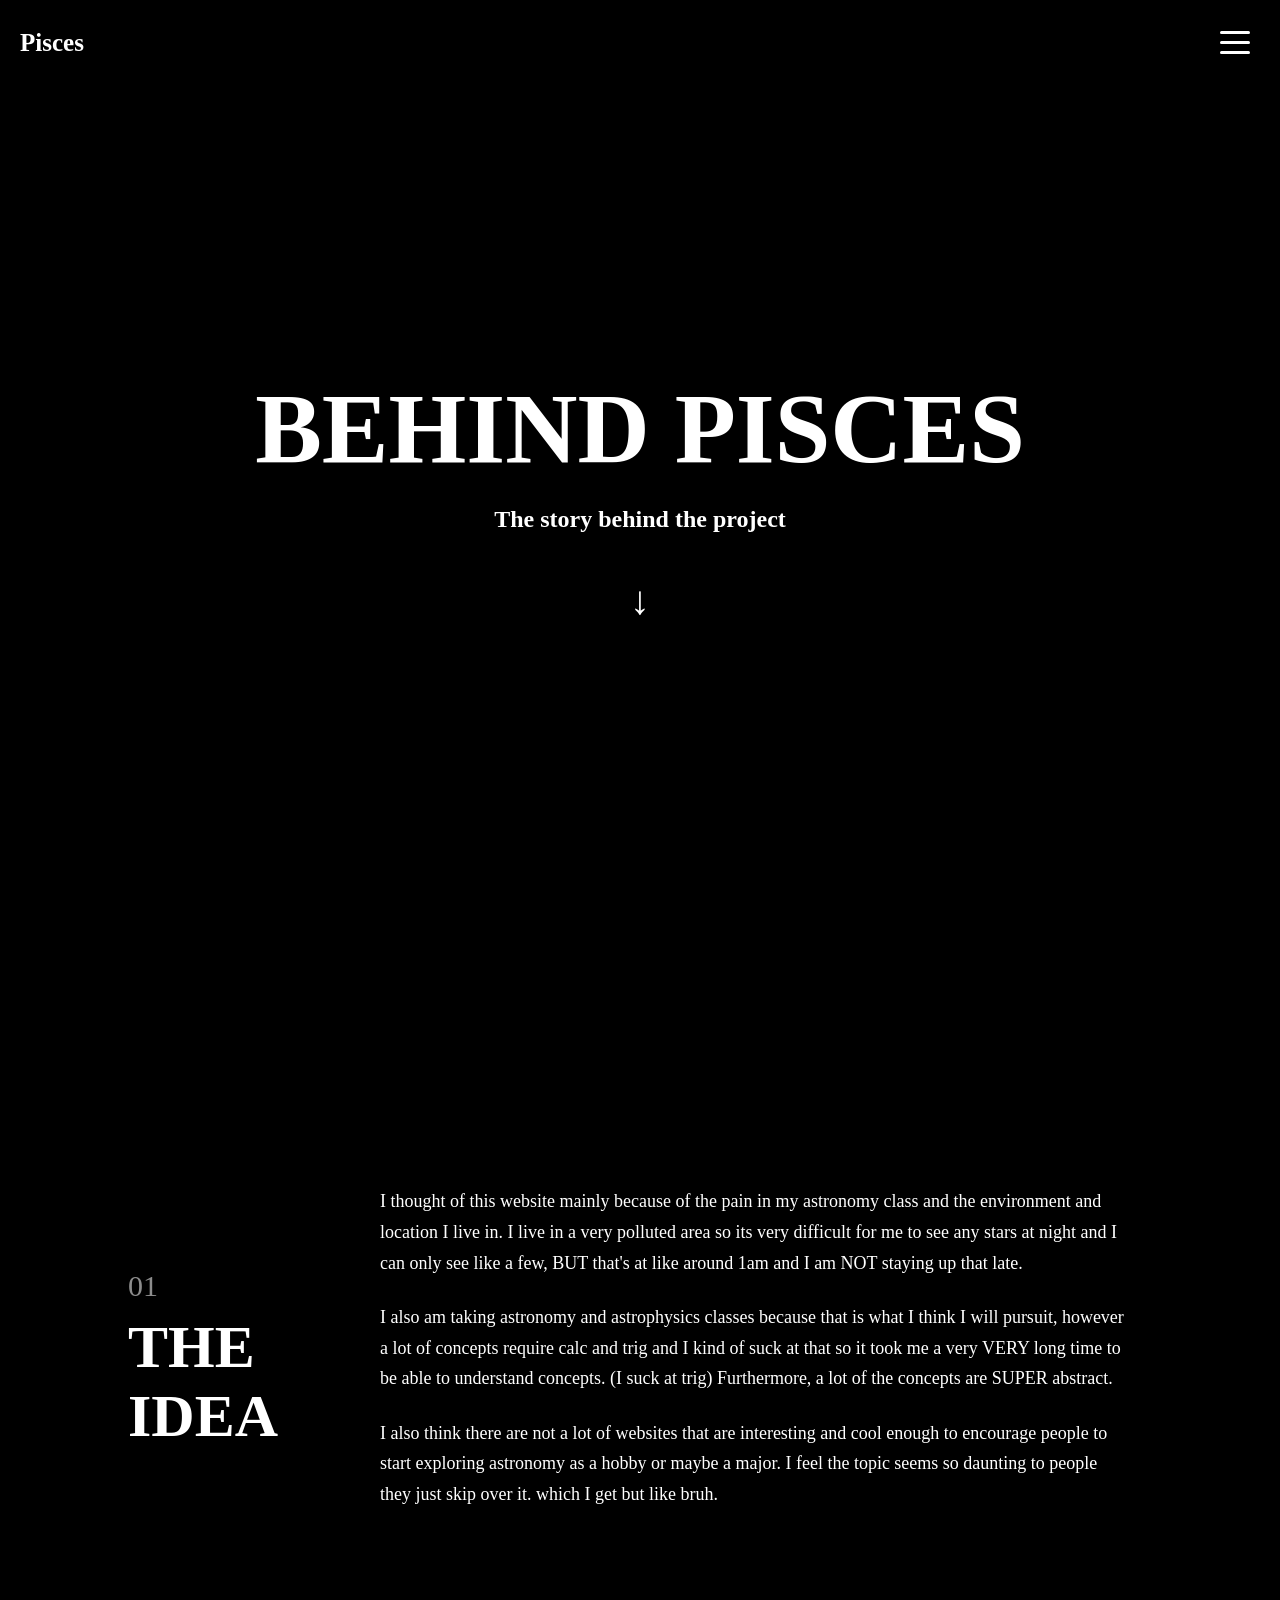
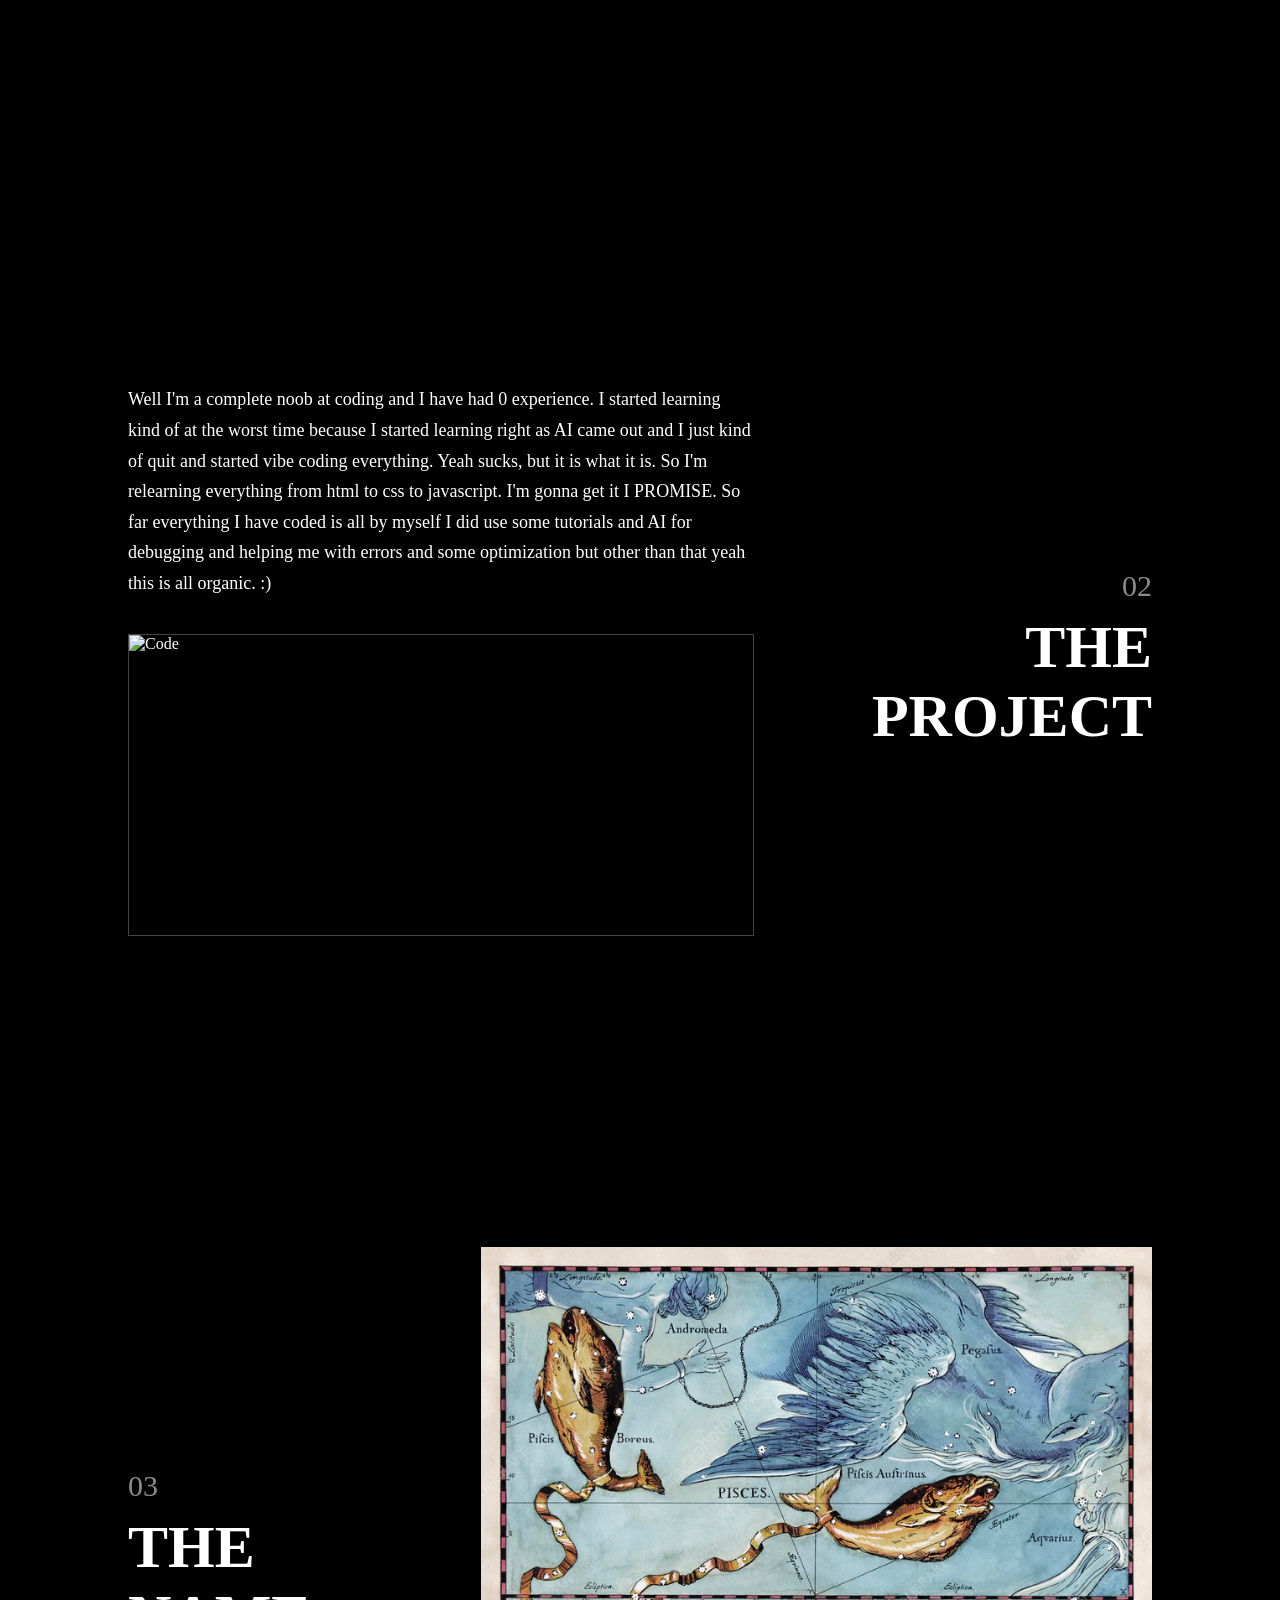
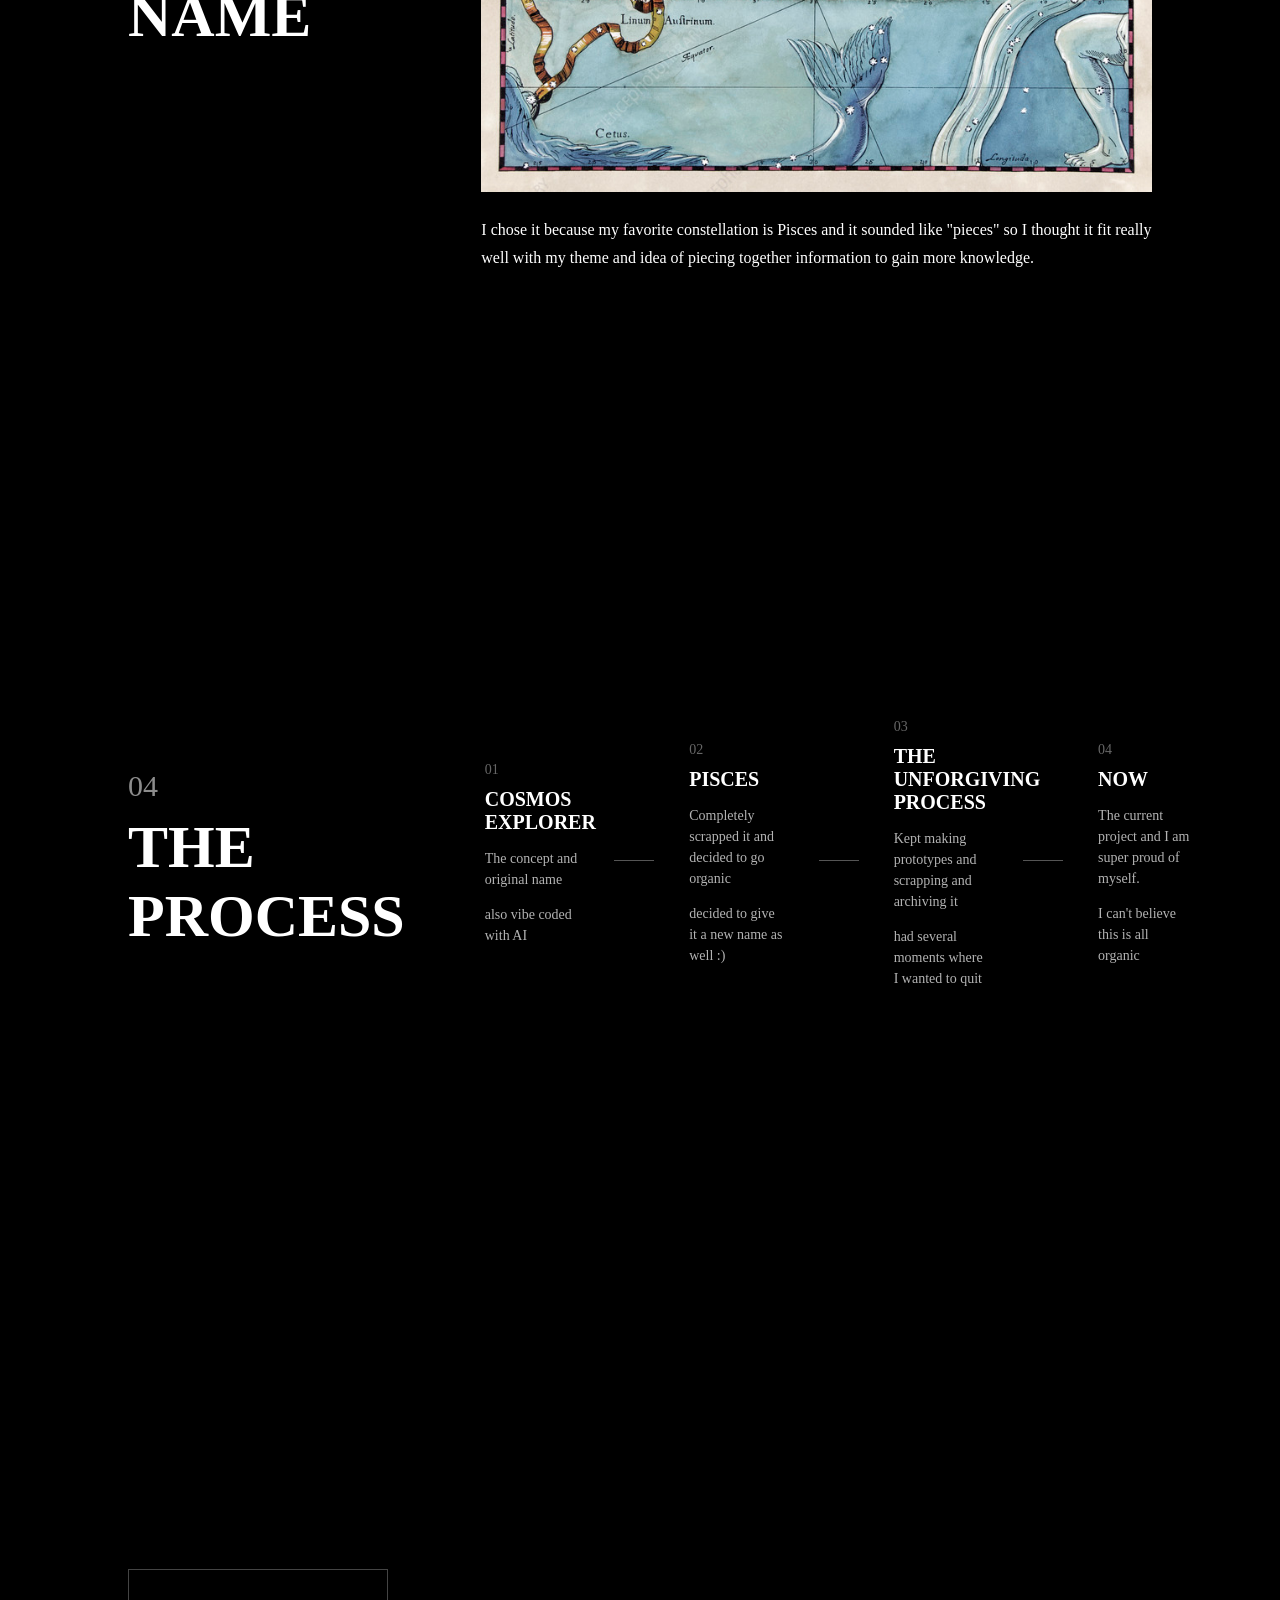
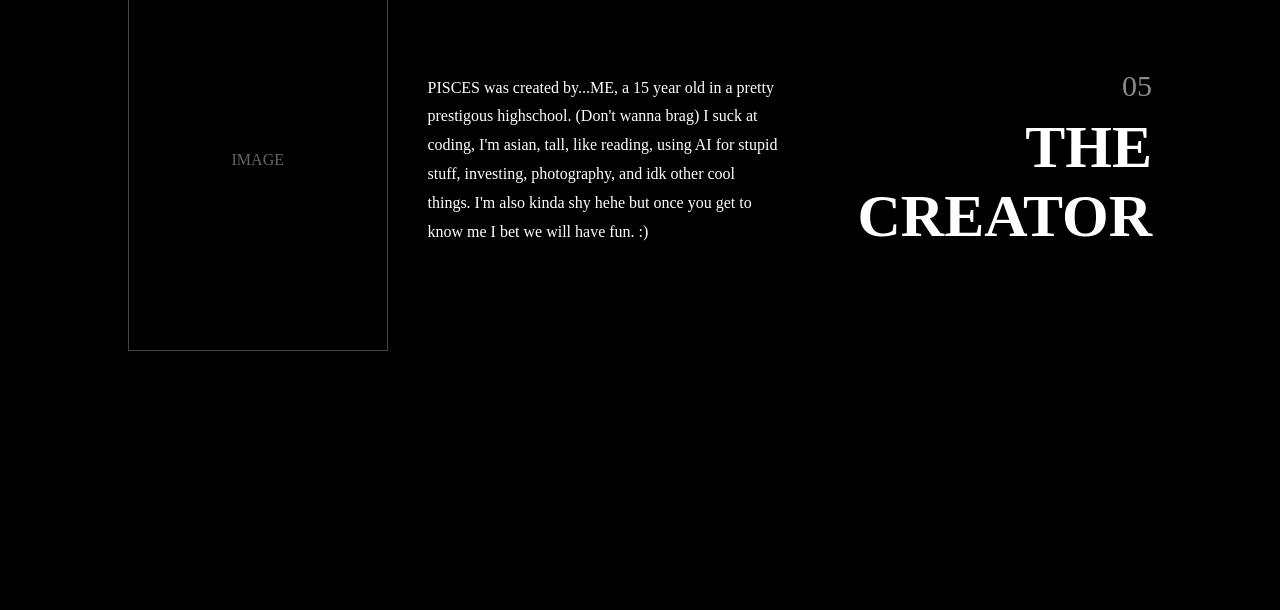
==== about.html @ 4884189d "Fixed formatting and deleted tabs in off screen menu in hamburger that dont work. ALso fixed the way" ====
<!DOCTYPE html>
<html lang="en">
<head>
    <meta charset="UTF-8">
    <title>Behind Pisces | Pisces</title>
    <link rel="stylesheet" href="style.css">
</head>
<body>
    <section>
        <div class="navbar">
            <div class="Pisces">
                <h1>Pisces</h1>
            </div>
            <div class="off-screen-menu">
                <ul>
                    <li>
                        <span>01</span>
                        <a href="index.html">Home</a>
                    </li>
                    <li>
                        <span>02</span>
                        <a href="#planets">Planets</a>
                    </li>
                    <li>
                        <span>03</span>
                        <a href="about.html">Behind Pisces</a>
                    </li>
                </ul>
            </div>
            <div class="hamburger">
                <span></span>
                <span></span>
                <span></span>
            </div>
        </div>
    </section>
    <section>
        <div class="hero">
            <h1>BEHIND PISCES</h1>
            <h2>The story behind the project</h2>
            <a href="#idea" class="down-arrow">↓</a>
        </div>
    </section>
    <section class="about-section" id="idea">
        <div class="section-title">
            <span>01</span>
            <h2>THE IDEA</h2>
        </div>

        <div class="section-text idea-text">
            <p>I thought of this website mainly because of the pain in my astronomy class and the environment
                and location I live in. I live in a very polluted area so its very difficult for me to see any stars at night and
                I can only see like a few, BUT that's at like around 1am and I am NOT staying up that late.
            </p>
            <p>I also am taking astronomy and astrophysics classes because that is what I think I will pursuit,
                however a lot of concepts require calc and trig and I kind of suck at that so it took me a very VERY long time to be able to understand concepts.
                (I suck at trig) Furthermore, a lot of the concepts are SUPER abstract.
            </p>
            <p>I also think there are not a lot of websites that are interesting and cool enough to encourage people to start exploring astronomy
                as a hobby or maybe a major. I feel the topic seems so daunting to people they just skip over it. which I get but like bruh.
            </p>
        </div>
    </section>

    <section class="about-section project-about-section" id="project">

        <div class="project-about-content">

            <p>
                Well I'm a complete noob at coding and I have had 0 experience. I started learning kind of
                at the worst time because I started learning right as AI came out and I just kind of quit
                and started vibe coding everything. Yeah sucks, but it is what it is. So I'm relearning everything
                from html to css to javascript. I'm gonna get it I PROMISE. So far everything I have coded is all by myself
                I did use some tutorials and AI for debugging and helping me with errors and some optimization but other than that
                yeah this is all organic. :)
            </p>

            <div class="project-about-image">
                <img src="images/code.png" alt="Code">
            </div>

        </div>

        <div class="section-title">
            <span>02</span>
            <h2>THE<br>PROJECT</h2>
        </div>

    </section>

    <section class="about-section project-section" id="project">

        <div class="section-title">
            <span>03</span>
            <h2>THE<br>NAME</h2>
        </div>

        <div class="project-content">
            <div class="project-about-image2">
                <img src="images/pisces.jpg" alt="Pisces">
            </div>

            <p>
                I chose it because my favorite constellation is Pisces and it sounded like "pieces"
                so I thought it fit really well with my theme and idea of piecing together information
                to gain more knowledge.
            </p>
        </div>

    </section>

    <section class="about-section process-section" id="process">

        <div class="section-title">
            <span>04</span>
            <h2>THE<br>PROCESS</h2>
        </div>

        <div class="process-timeline">

            <div class="process-step">
                <span>01</span>
                <h3>COSMOS EXPLORER</h3>
                <p>The concept and original name</p>
                <p>also vibe coded with AI</p>
            </div>

            <div class="process-line"></div>

            <div class="process-step">
                <span>02</span>
                <h3>PISCES</h3>
                <p>Completely scrapped it and decided to go organic</p>
                <p>decided to give it a new name as well :)</p>
            </div>

            <div class="process-line"></div>

            <div class="process-step">
                <span>03</span>
                <h3>THE UNFORGIVING PROCESS</h3>
                <p>Kept making prototypes and scrapping and archiving it</p>
                <p>had several moments where I wanted to quit</p>
            </div>

            <div class="process-line"></div>

            <div class="process-step">
                <span>04</span>
                <h3>NOW</h3>
                <p>The current project and I am super proud of myself.</p>
                <p>I can't believe this is all organic</p>
            </div>

        </div>

    </section>

    <section class="about-section creator-section" id="creator">

        <div class="creator-content">

            <div class="creator-image">
                <p>IMAGE</p>
            </div>

            <div class="creator-text">
                <p>
                    PISCES was created by...ME, a 15 year old in a pretty prestigous highschool. (Don't wanna brag)
                    I suck at coding, I'm asian, tall, like reading, using AI for stupid stuff, investing, photography,
                    and idk other cool things. I'm also kinda shy hehe but once you get to know me I bet we will have fun. :)
                </p>
            </div>

        </div>

        <div class="section-title">
            <span>05</span>
            <h2>THE<br>CREATOR</h2>
        </div>

    </section>


    <script src="script.js"></script>
</body>
</html>
---- style.css ----
body {
    margin: 0;
    text-align: center;
    background: #000000;
    font-family: Papyrus, fantasy;
    color: #FFFFFF;
}

.planets {
    min-height: 100vh;
    padding: 80px 40px;
}
.planet-card {
    background-color: #000000;
    width: 300px;
    border: 5px solid #FFFFFF;
    padding: 5px;
    margin: 10px auto;
    height: 500px;
}
.planet-card img {
    width: 100%;
    height: 70%;
}

.grid-container {
    display: grid;
    grid-template-columns: repeat(auto-fit, minmax(300px, 1fr));
    gap: 20px;
    padding: 20px;
}

.navbar {
    display: flex;
    justify-content: space-between;
    align-items: center;
    margin: 5px;
    background-color: #000000;
    height: 75px;
    padding: 0 15px;

}

.navbar h1 {
    font-size: 25px;
}

.hero {
    min-height: calc(100vh - 75px);
    display: flex;
    flex-direction: column;
    justify-content: center;
}

.hero h1 {
    font-size: 100px;
    margin: 0;
}

.hero p {
}

html {
    scroll-behavior: smooth;
}

.down-arrow {
    font-size: 40px;
    color: white;
    text-decoration: none;
    margin-top: 25px;
    animation: bounce 1.5s infinite;
}

@keyframes bounce {
    0%, 100% {
        transform: translateY(0);
    }
    50% {
        transform: translateY(12px);
    }
}

.hamburger {
    width: 50px;
    height: 50px;
    display: flex;
    flex-direction: column;
    justify-content: center;
    align-items: center;
    gap: 7px;
    cursor: pointer;
    z-index: 20;
}

.hamburger span {
    width: 30px;
    height: 3px;
    background-color: white;
    border-radius: 25px;
    transition: 0.3s ease;
}

.hamburger.active span:nth-child(1) {
    transform: translateY(10px) rotate(45deg);
}

.hamburger.active span:nth-child(2) {
    opacity: 0;
}

.hamburger.active span:nth-child(3) {
    transform: translateY(-10px) rotate(-45deg);
}
.off-screen-menu {
    background-color: #171922;
    height: 100vh;
    width: 400px;
    position: fixed;
    top: 0;
    right: -400px;
    display: flex;
    align-items: center;
    justify-content: center;
    transition: right 0.4s ease;
    z-index: 10;
}

.off-screen-menu ul {
    list-style: none;
    padding: 0;
    margin: 0;
    width: 80%;
    display: flex;
    flex-direction: column;
    gap: 30px;
    text-align: left;
}

.off-screen-menu li {
    font-size: 24px;
    display: flex;
    align-items: center;
    gap: 25px;
}

.off-screen-menu li span {
    font-size: 14px;
    opacity: 0.5;
}
.off-screen-menu.active {
    right: 0;
}

.about-hero {
    min-height: calc(100vh - 75px);

    display: flex;
    flex-direction: column;
    justify-content: center;
    align-items: center;
}

.about-hero h1 {
    font-size: 100px;
    line-height: 0.9;
    margin: 0;
}

.about-hero p {
    margin-top: 30px;
}

.about-section {
    min-height: 100vh;
    display: grid;
    grid-template-columns: 0.5fr 3fr;
    align-items: center;
    padding: 0 10%;
}

.section-title {
    text-align: left;
}

.section-title span {
    font-size: 30px;
    opacity: 0.55;
}

.section-title h2 {
    font-size: 60px;
    margin: 10px 0 0;
}

.idea-text {
    max-width: 750px;
    width: 100%;
    text-align: left;
    justify-self: center;
    transform: translateX(40px);
}

.idea-text p {
    font-size: 18px;
    line-height: 1.7;
    margin: 0 0 24px;
}

.name-section .section-title {
    text-align: right;
}

.project-section {
    column-gap: 170px;
}

.project-about-section {
    grid-template-columns: 1.8fr 0.8fr;
    column-gap: 120px;
}

.project-about-section .section-title {
    text-align: right;
}

.project-about-content {
    max-width: 750px;
    justify-self: center;
    text-align: left;
}

.project-about-content > p {
    font-size: 18px;
    line-height: 1.7;
    margin: 0 0 35px;
}

.project-about-image {
    width: 100%;
    height: 300px;
    border: 1px solid #444;

    display: flex;
    justify-content: center;
    align-items: center;
}

.project-about-image p {
    opacity: 0.4;
}

.project-about-image img {
    width: 100%;
    height: 100%;
    object-fit: cover;
}

.project-about-image2 img {
    width: 100%;
    height: 100%;
    object-fit: cover;
}

.project-content {
    display: flex;
    flex-direction: column;
    align-items: flex-start;
    gap: 20px;
    text-align: left;
}

.project-image {
    width: 700px;
    max-width: 100%;
    height: 360px;
    border: 1px solid #444;

    display: flex;
    justify-content: center;
    align-items: center;
}

.project-image p {
    opacity: 0.4;
}

.project-content > p {
    margin: 0;
    line-height: 1.8;
    max-width: 700px;
}

.process-section {
    column-gap: 80px;
}

.process-timeline {
    display: flex;
    align-items: center;
    width: 100%;
    gap: 10px;
}

.process-step {
    flex: 1;
    min-width: 0;
    text-align: left;
}

.process-step span {
    font-size: 14px;
    opacity: 0.4;
}

.process-step h3 {
    font-size: 20px;
    margin: 10px 0;
}

.process-step p {
    font-size: 14px;
    opacity: 0.7;
    line-height: 1.5;
}

.process-line {
    width: 40px;
    height: 1px;
    background-color: #555;
    flex-shrink: 0;
    margin: 0 25px;
}

.creator-section {
    grid-template-columns: 3fr 0.7fr;
    column-gap: 80px;
}

.creator-section .section-title {
    text-align: right;
}

.creator-content {
    display: flex;
    align-items: center;
    gap: 40px;
}

.creator-image {
    width: 280px;
    height: 380px;
    border: 1px solid #444;

    display: flex;
    justify-content: center;
    align-items: center;
}

.creator-image p {
    opacity: 0.4;
}

.creator-text {
    max-width: 350px;
    text-align: left;
    line-height: 1.8;
}
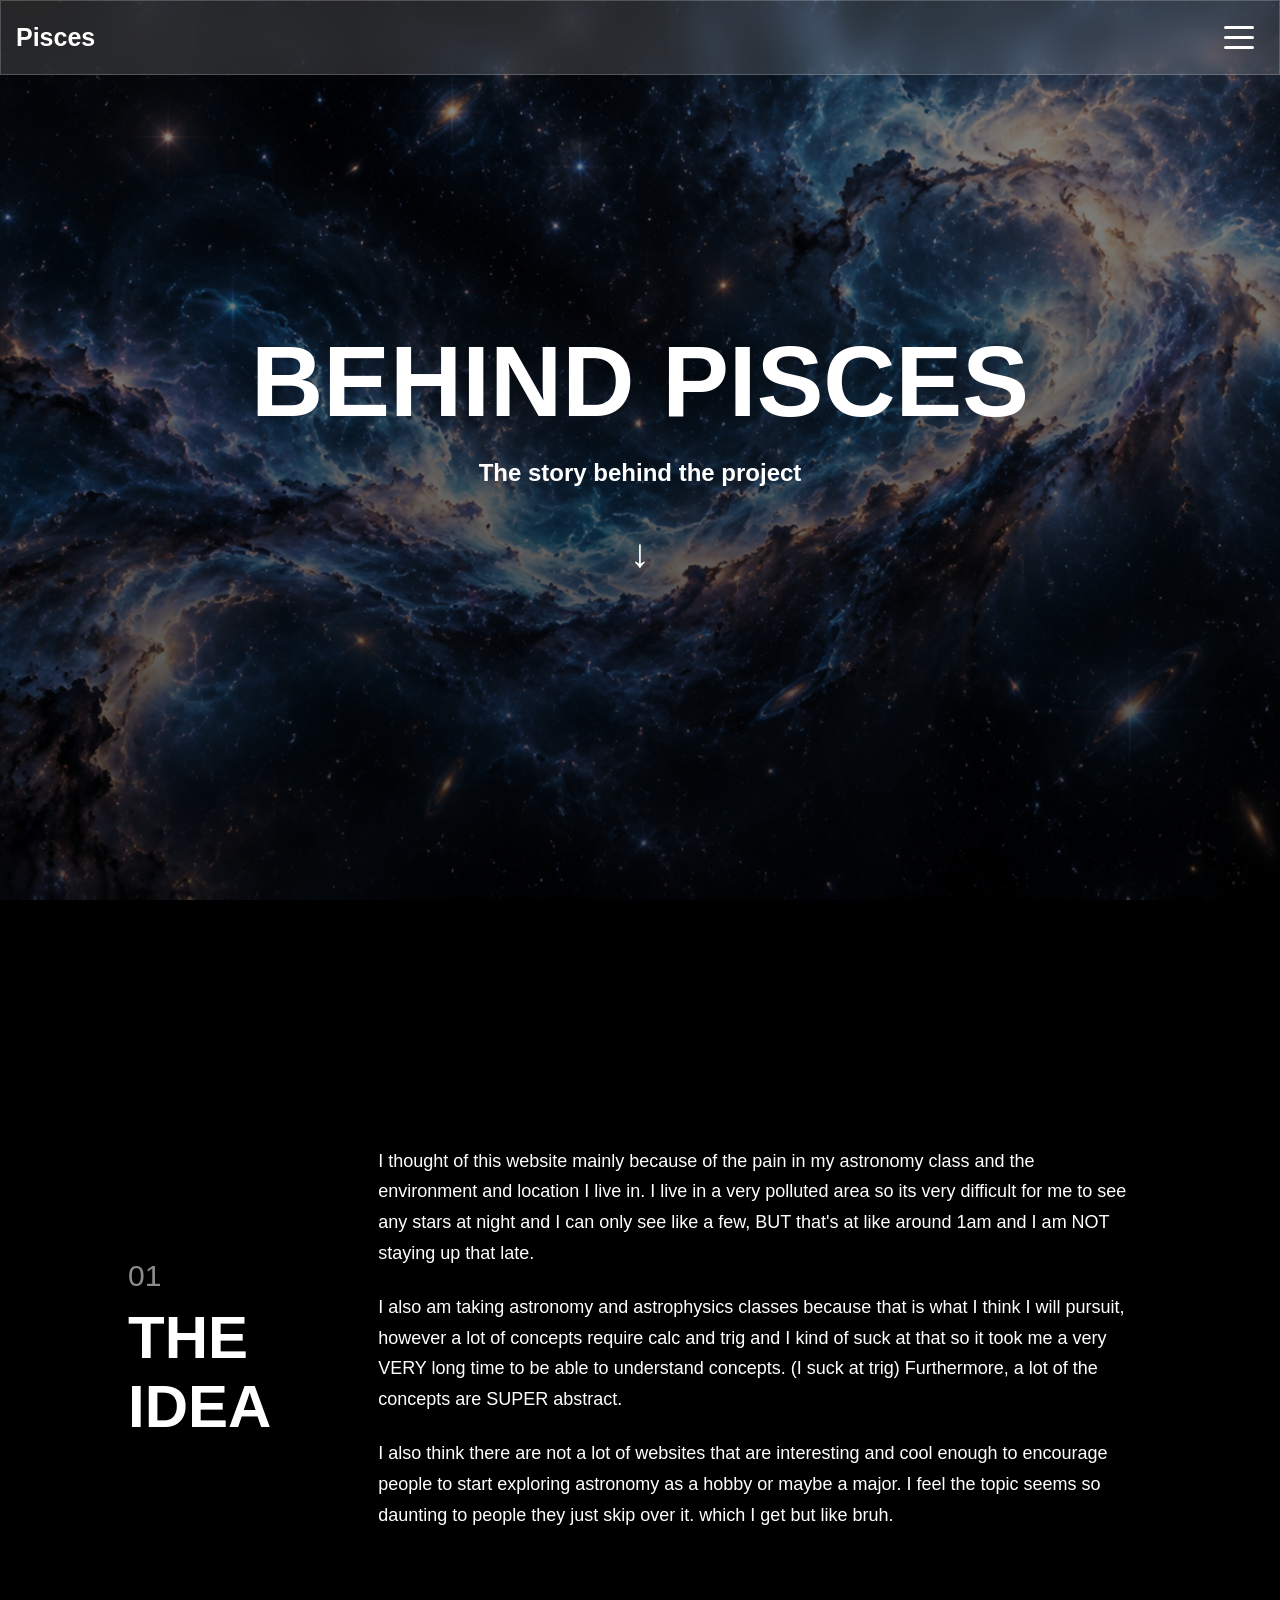
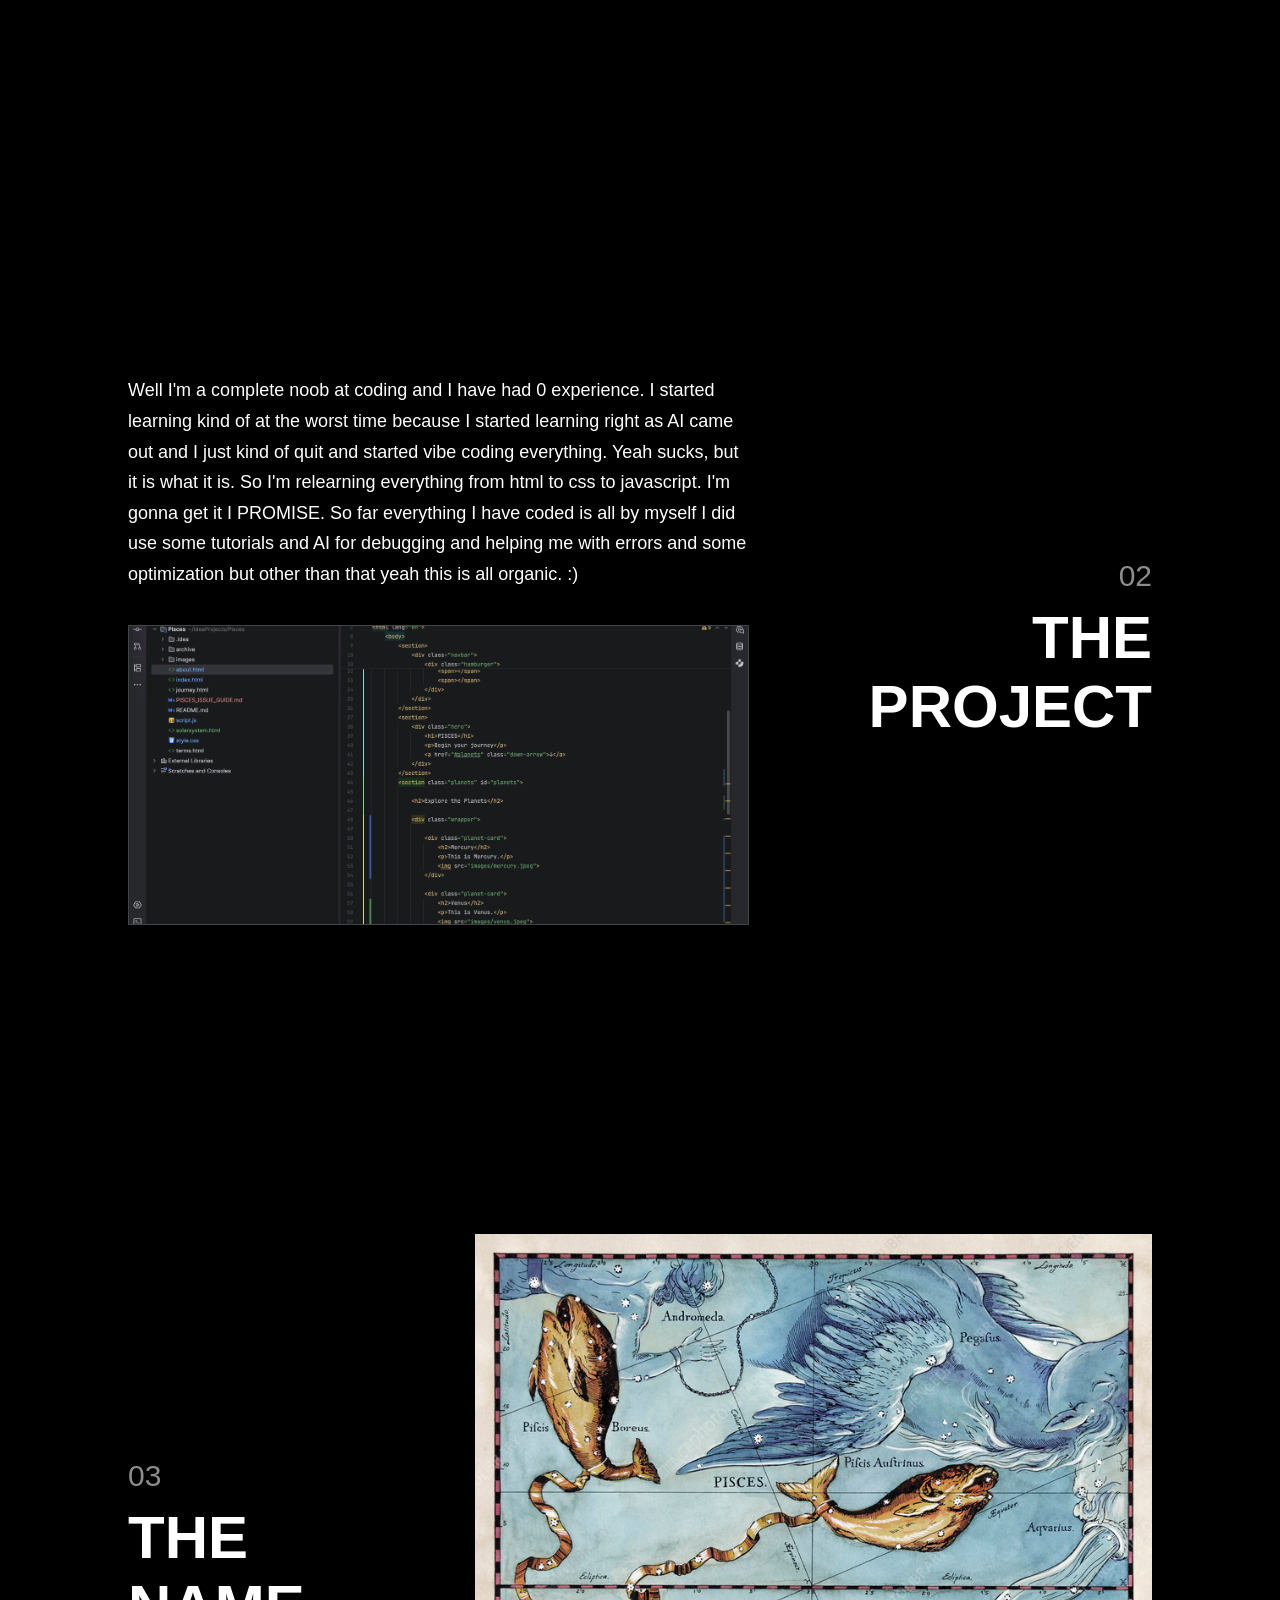
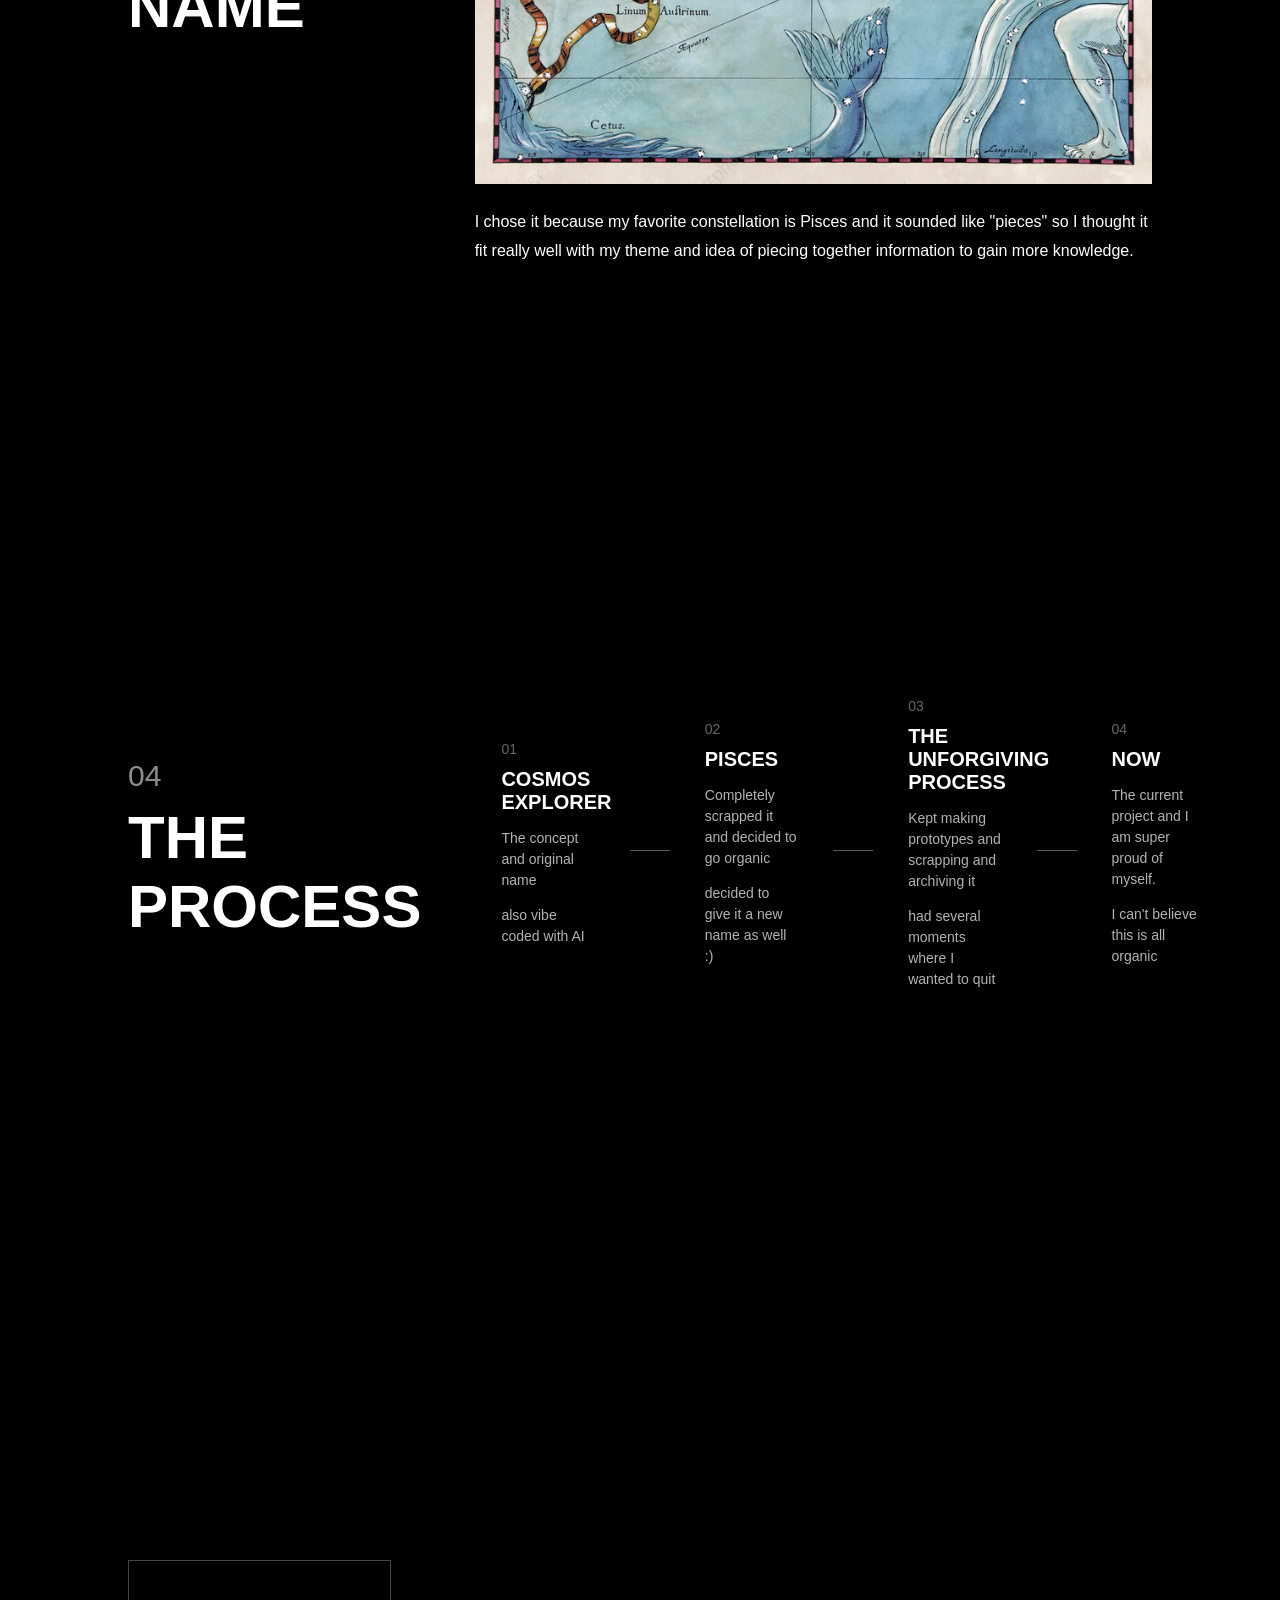
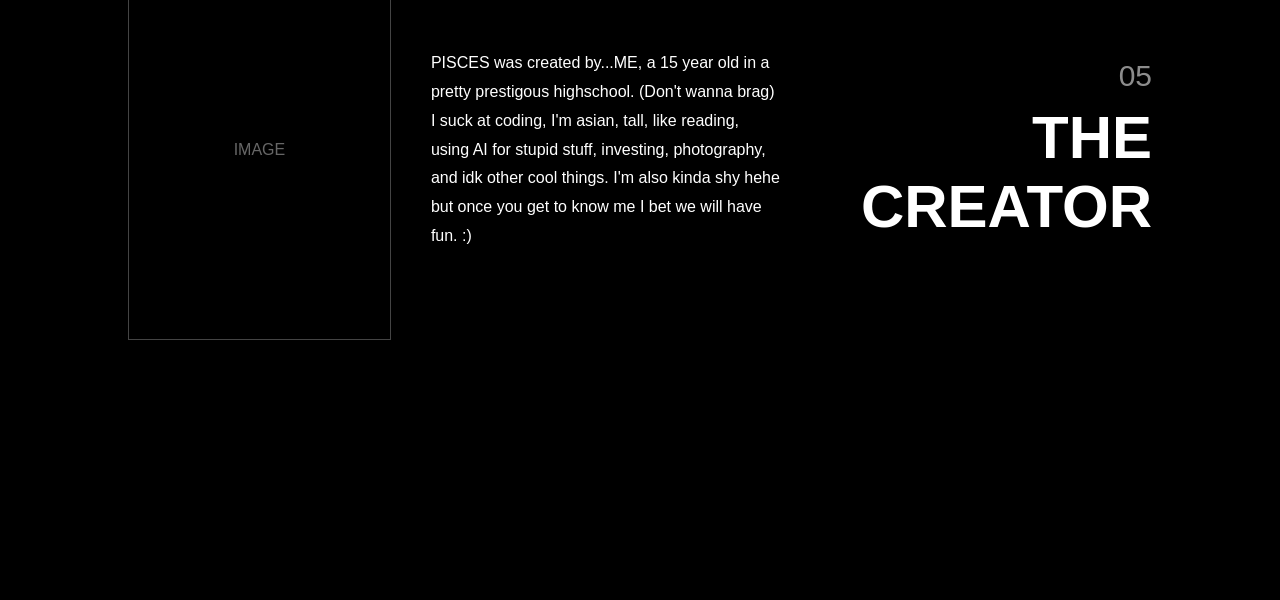
==== commit 478badf2: "Made hamburger background white, ummm oh yeah i made instead for the planet cards instead of listnin" ====
--- a/about.html
+++ b/about.html
@@ -2,10 +2,12 @@
 <html lang="en">
 <head>
     <meta charset="UTF-8">
+    <meta name="viewport" content="width=device-width, initial-scale=1.0">
     <title>Behind Pisces | Pisces</title>
     <link rel="stylesheet" href="style.css">
 </head>
 <body>
+    <!-- Navigation -->
     <section>
         <div class="navbar">
             <div class="Pisces">
@@ -19,7 +21,7 @@
                     </li>
                     <li>
                         <span>02</span>
-                        <a href="#planets">Planets</a>
+                        <a href="index.html#planets">Planets</a>
                     </li>
                     <li>
                         <span>03</span>
@@ -27,13 +29,14 @@
                     </li>
                 </ul>
             </div>
-            <div class="hamburger">
+            <button class="hamburger" type="button" aria-label="Open menu" aria-expanded="false">
                 <span></span>
                 <span></span>
                 <span></span>
-            </div>
+            </button>
         </div>
     </section>
+    <!-- Hero -->
     <section>
         <div class="hero">
             <h1>BEHIND PISCES</h1>
@@ -41,6 +44,7 @@
             <a href="#idea" class="down-arrow">↓</a>
         </div>
     </section>
+    <!-- The Idea -->
     <section class="about-section" id="idea">
         <div class="section-title">
             <span>01</span>
@@ -62,6 +66,7 @@
         </div>
     </section>
 
+    <!-- The Project -->
     <section class="about-section project-about-section" id="project">
 
         <div class="project-about-content">
@@ -88,7 +93,8 @@
 
     </section>
 
-    <section class="about-section project-section" id="project">
+    <!-- The Name -->
+    <section class="about-section project-section" id="project-name">
 
         <div class="section-title">
             <span>03</span>
@@ -109,6 +115,7 @@
 
     </section>
 
+    <!-- The Process -->
     <section class="about-section process-section" id="process">
 
         <div class="section-title">
@@ -156,6 +163,7 @@
 
     </section>
 
+    <!-- The Creator -->
     <section class="about-section creator-section" id="creator">
 
         <div class="creator-content">
--- a/style.css
+++ b/style.css
@@ -1,85 +1,49 @@
+/* =========================
+   Base
+   ========================= */
+
+* {
+    box-sizing: border-box;
+}
+
+html {
+    scroll-behavior: smooth;
+}
 
 body {
     margin: 0;
     text-align: center;
     background: #000000;
-    font-family: Papyrus, fantasy;
-    color: #FFFFFF;
-}
-
-.planets {
-    min-height: 100vh;
-    padding: 80px 40px;
-}
-.planet-card {
-    background-color: #000000;
-    width: 300px;
-    border: 5px solid #FFFFFF;
-    padding: 5px;
-    margin: 10px auto;
-    height: 500px;
-}
-.planet-card img {
-    width: 100%;
-    height: 70%;
-}
-
-.grid-container {
-    display: grid;
-    grid-template-columns: repeat(auto-fit, minmax(300px, 1fr));
-    gap: 20px;
-    padding: 20px;
-}
+    font-family: SansSerif, sans-serif;
+    color: #ffffff;
+    overflow-x: hidden;
+}
+
+/* =========================
+   Navigation
+   ========================= */
 
 .navbar {
     display: flex;
     justify-content: space-between;
     align-items: center;
-    margin: 5px;
-    background-color: #000000;
     height: 75px;
     padding: 0 15px;
 
+    color: #ffffff;
+    background: rgba(255, 255, 255, 0.15);
+    backdrop-filter: blur(12px);
+    border: 1px solid rgba(255, 255, 255, 0.2);
+
+    position: absolute;
+    top: 0;
+    left: 0;
+    width: 100%;
+    box-sizing: border-box;
 }
 
 .navbar h1 {
     font-size: 25px;
-}
-
-.hero {
-    min-height: calc(100vh - 75px);
-    display: flex;
-    flex-direction: column;
-    justify-content: center;
-}
-
-.hero h1 {
-    font-size: 100px;
-    margin: 0;
-}
-
-.hero p {
-}
-
-html {
-    scroll-behavior: smooth;
-}
-
-.down-arrow {
-    font-size: 40px;
-    color: white;
-    text-decoration: none;
-    margin-top: 25px;
-    animation: bounce 1.5s infinite;
-}
-
-@keyframes bounce {
-    0%, 100% {
-        transform: translateY(0);
-    }
-    50% {
-        transform: translateY(12px);
-    }
 }
 
 .hamburger {
@@ -92,6 +56,10 @@
     gap: 7px;
     cursor: pointer;
     z-index: 20;
+
+    border: none;
+    background: transparent;
+    padding: 0;
 }
 
 .hamburger span {
@@ -113,6 +81,7 @@
 .hamburger.active span:nth-child(3) {
     transform: translateY(-10px) rotate(-45deg);
 }
+
 .off-screen-menu {
     background-color: #171922;
     height: 100vh;
@@ -125,6 +94,7 @@
     justify-content: center;
     transition: right 0.4s ease;
     z-index: 10;
+    visibility: hidden;
 }
 
 .off-screen-menu ul {
@@ -149,8 +119,58 @@
     font-size: 14px;
     opacity: 0.5;
 }
+
 .off-screen-menu.active {
     right: 0;
+    visibility: visible;
+}
+
+/* =========================
+   Hero
+   ========================= */
+
+.hero {
+    min-height: 100vh;
+
+    background-image:
+            linear-gradient(
+                    rgba(0, 0, 0, 0.45),
+                    rgba(0, 0, 0, 0.70)
+            ),
+            url("images/heroimage.png");
+
+    background-size: cover;
+    background-position: center;
+    background-repeat: no-repeat;
+
+    display: flex;
+    flex-direction: column;
+    justify-content: center;
+    align-items: center;
+
+    color: white;
+}
+
+.hero h1 {
+    font-size: 100px;
+    margin: 0;
+}
+
+.down-arrow {
+    font-size: 40px;
+    color: white;
+    text-decoration: none;
+    margin-top: 25px;
+    animation: bounce 1.5s infinite;
+}
+
+@keyframes bounce {
+    0%, 100% {
+        transform: translateY(0);
+    }
+    50% {
+        transform: translateY(12px);
+    }
 }
 
 .about-hero {
@@ -171,6 +191,170 @@
 .about-hero p {
     margin-top: 30px;
 }
+
+/* =========================
+   News/Articles
+   ======================== */
+
+.news-section {
+    margin-top: 100px;
+    min-height: 100vh;
+    margin-bottom: 30px;
+}
+
+.featured-card {
+    display: flex;
+    flex-direction: column; 
+    background: #ffffff;
+    border: 1px solid #e2e8f0;
+    border-radius: 12px;
+    overflow: hidden;
+    box-shadow: 0 4px 20px rgba(0, 0, 0, 0.05);
+    max-width: 1200px;
+    margin: 2rem auto;
+}
+
+.card-image {
+    flex: 1;
+    min-height: 250px;
+}
+
+.card-image img {
+    width: 100%;
+    height: 100%;
+    object-fit: cover; 
+}
+
+.card-content {
+    flex: 1;
+    padding: 2rem;
+    display: flex;
+    flex-direction: column;
+    justify-content: center;
+}
+
+.card-badge {
+    align-self: flex-start;
+    background-color: #3182ce;
+    color: #ffffff;
+    font-size: 0.75rem;
+    text-transform: uppercase;
+    font-weight: bold;
+    padding: 0.25rem 0.75rem;
+    border-radius: 20px;
+    margin-bottom: 1rem;
+}
+
+.card-title {
+    margin: 0 0 1rem 0;
+    font-size: 1.75rem;
+}
+
+.card-link {
+    color: #1a202c;
+    text-decoration: none;
+}
+
+.card-link:hover {
+    color: #3182ce;
+}
+
+.card-excerpt {
+    color: #4a5568;
+    line-height: 1.6;
+    margin-bottom: 1.5rem;
+}
+
+.card-meta {
+    display: flex;
+    justify-content: space-between;
+    font-size: 0.875rem;
+    color: #718096;
+    border-top: 1px solid #edf2f7;
+    padding-top: 1rem;
+}
+
+@media (min-width: 768px) {
+    .featured-card {
+        flex-direction: row; 
+    }
+}
+
+.source-attribution {
+    font-weight: 500;
+}
+
+.source-attribution a {
+    color: #4a5568; 
+    text-decoration: underline;
+    text-decoration-color: #cbd5e0;
+}
+
+.source-attribution a:hover {
+    color: #3182ce; 
+    text-decoration-color: #3182ce;
+}
+
+/* =========================
+   Planets
+   ========================= */
+.planets-title {
+    text-align: center;
+    margin-bottom: 5rem;
+}
+
+.planets {
+    min-height: 100vh;
+    padding: 80px 40px;
+    overflow: hidden;
+}
+
+.planet-card {
+    background-color: #000000;
+    width: 350px;
+    border: 5px solid #FFFFFF;
+    padding: 5px;
+    margin: 10px auto;
+    height: 400px;
+    cursor: pointer;
+    transition: transform 0.3s ease;
+    flex-shrink: 0;
+}
+.planet-card:hover {
+    transform: scale(1.05);
+}
+
+.planet-card img {
+    width: 100%;
+    height: 70%;
+}
+
+.planet-track {
+    display: flex;
+    flex-direction: row;
+    gap: 2rem;
+    animation: scroll 20s linear infinite;
+}
+@keyframes scroll {
+    0% {
+        transform: translateX(0);
+    }
+    100% {
+        transform: translateX(-300%);
+    }
+}
+
+.planet-track > div {
+    border: 2px solid #ffffff;
+    border-radius: 30px;
+    background-color: #ffffff;
+    padding: 2rem;
+    color: #000000;
+}
+
+/* =========================
+   About sections
+   ========================= */
 
 .about-section {
     min-height: 100vh;
@@ -291,6 +475,10 @@
     line-height: 1.8;
     max-width: 700px;
 }
+
+/* =========================
+   Process timeline
+   ========================= */
 
 .process-section {
     column-gap: 80px;
@@ -333,6 +521,10 @@
     margin: 0 25px;
 }
 
+/* =========================
+   Creator
+   ========================= */
+
 .creator-section {
     grid-template-columns: 3fr 0.7fr;
     column-gap: 80px;
@@ -366,4 +558,23 @@
     max-width: 350px;
     text-align: left;
     line-height: 1.8;
-}+}
+
+/* =========================
+   Accessibility
+   ========================= */
+
+@media (prefers-reduced-motion: reduce) {
+    html {
+        scroll-behavior: auto !important;
+    }
+
+    .down-arrow {
+        animation: none;
+    }
+
+    .hamburger span,
+    .off-screen-menu {
+        transition: none;
+    }
+}
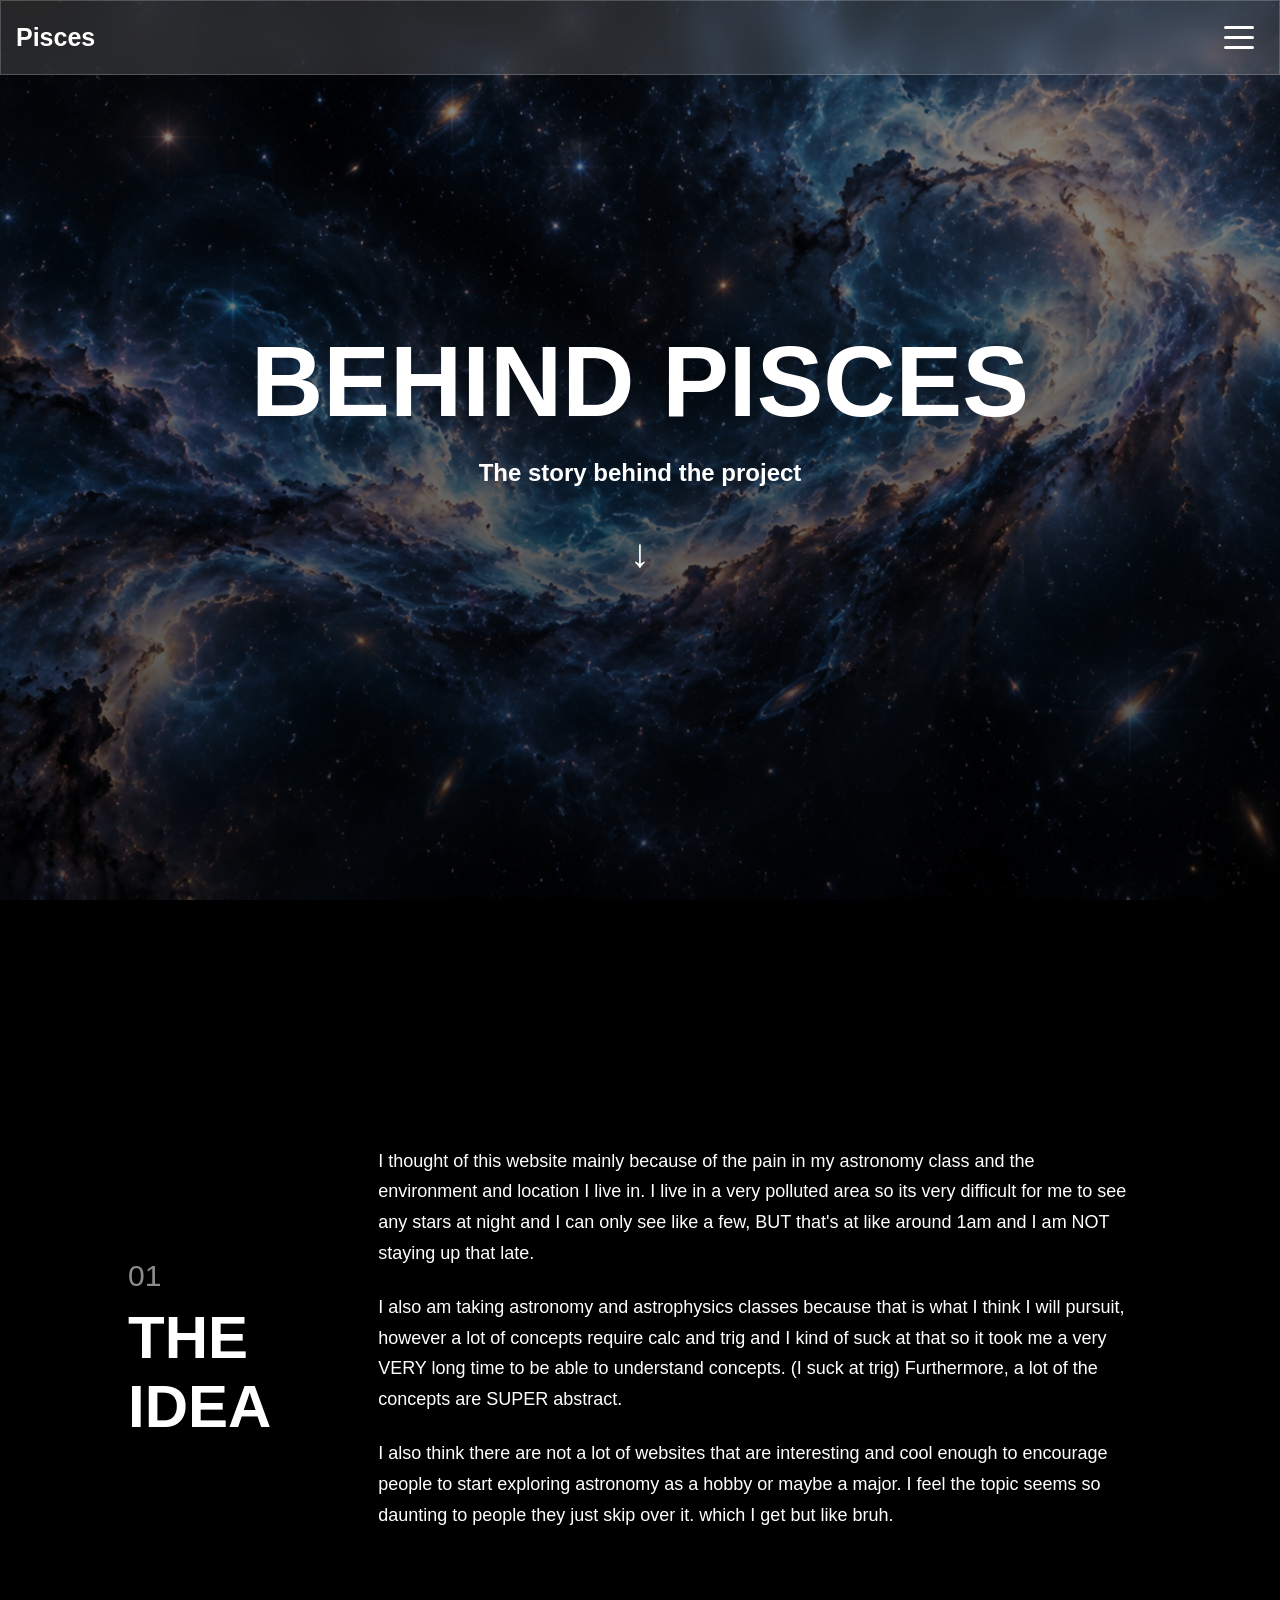
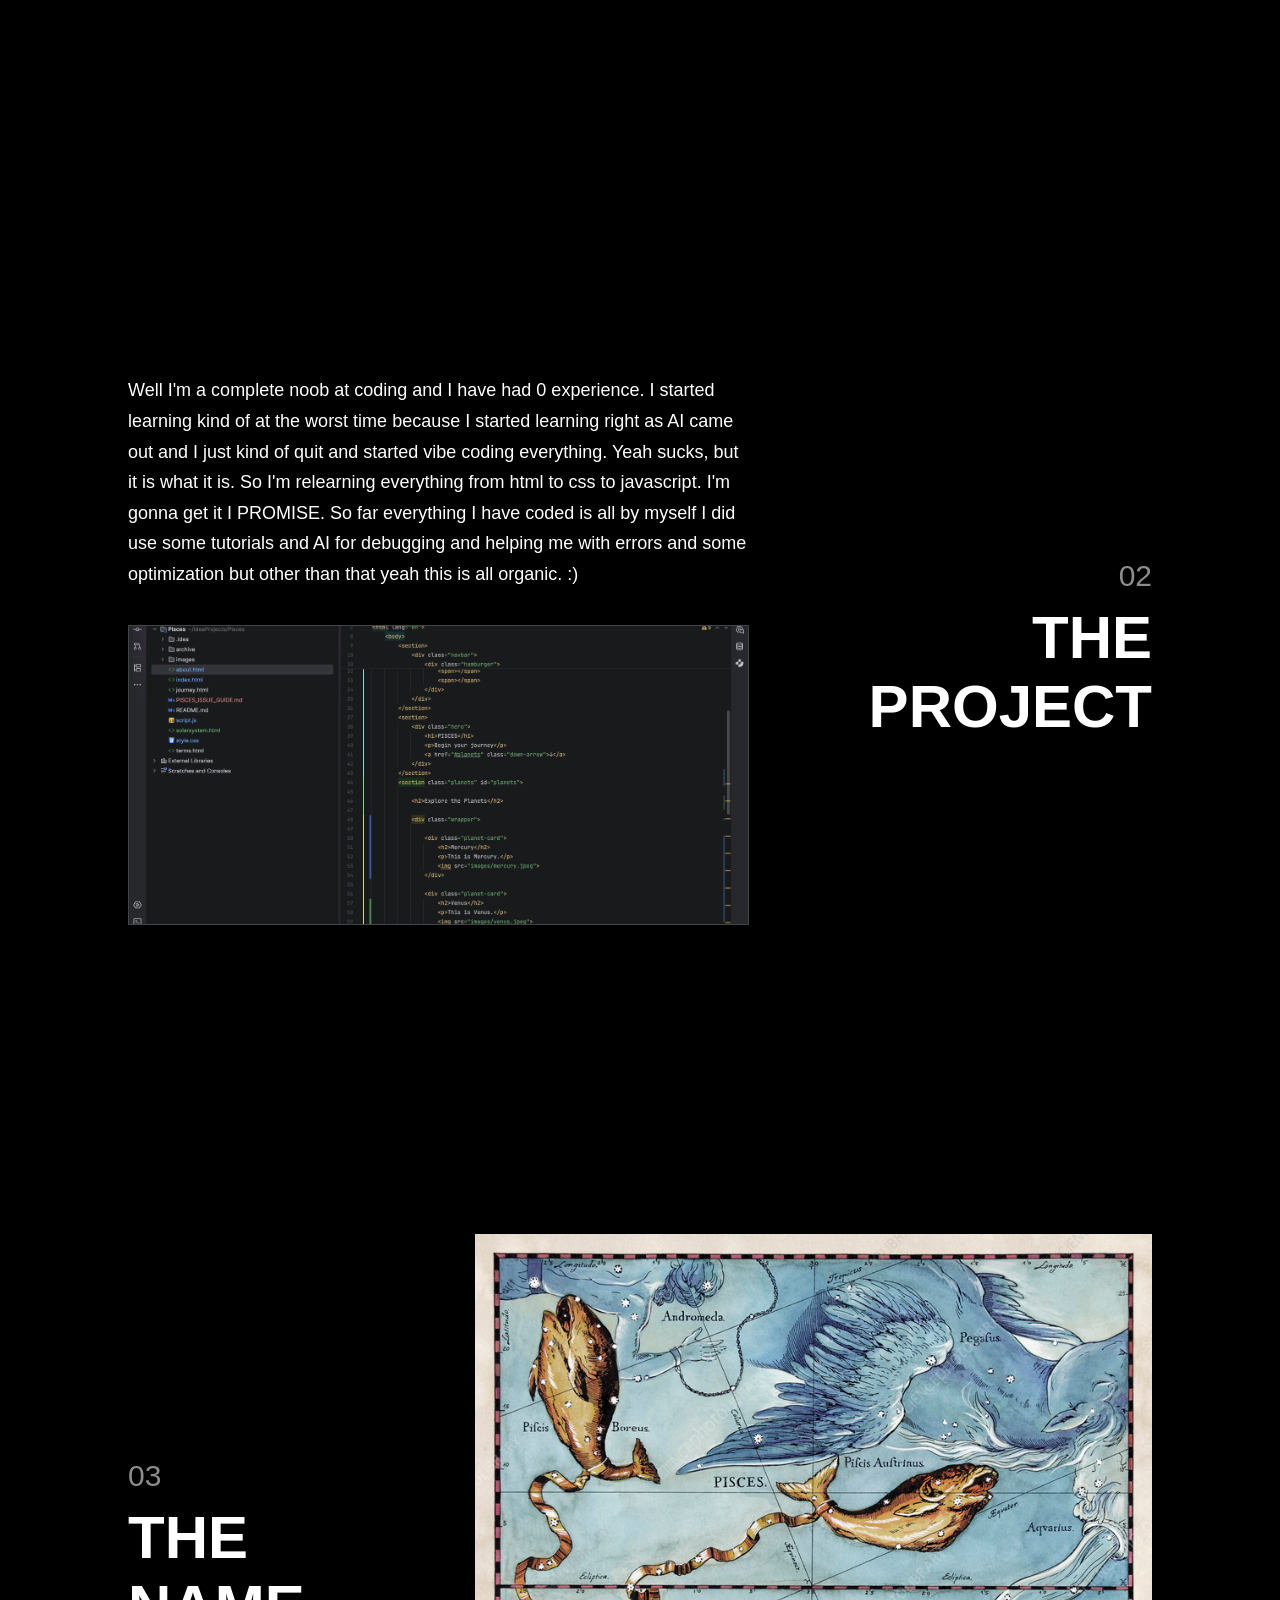
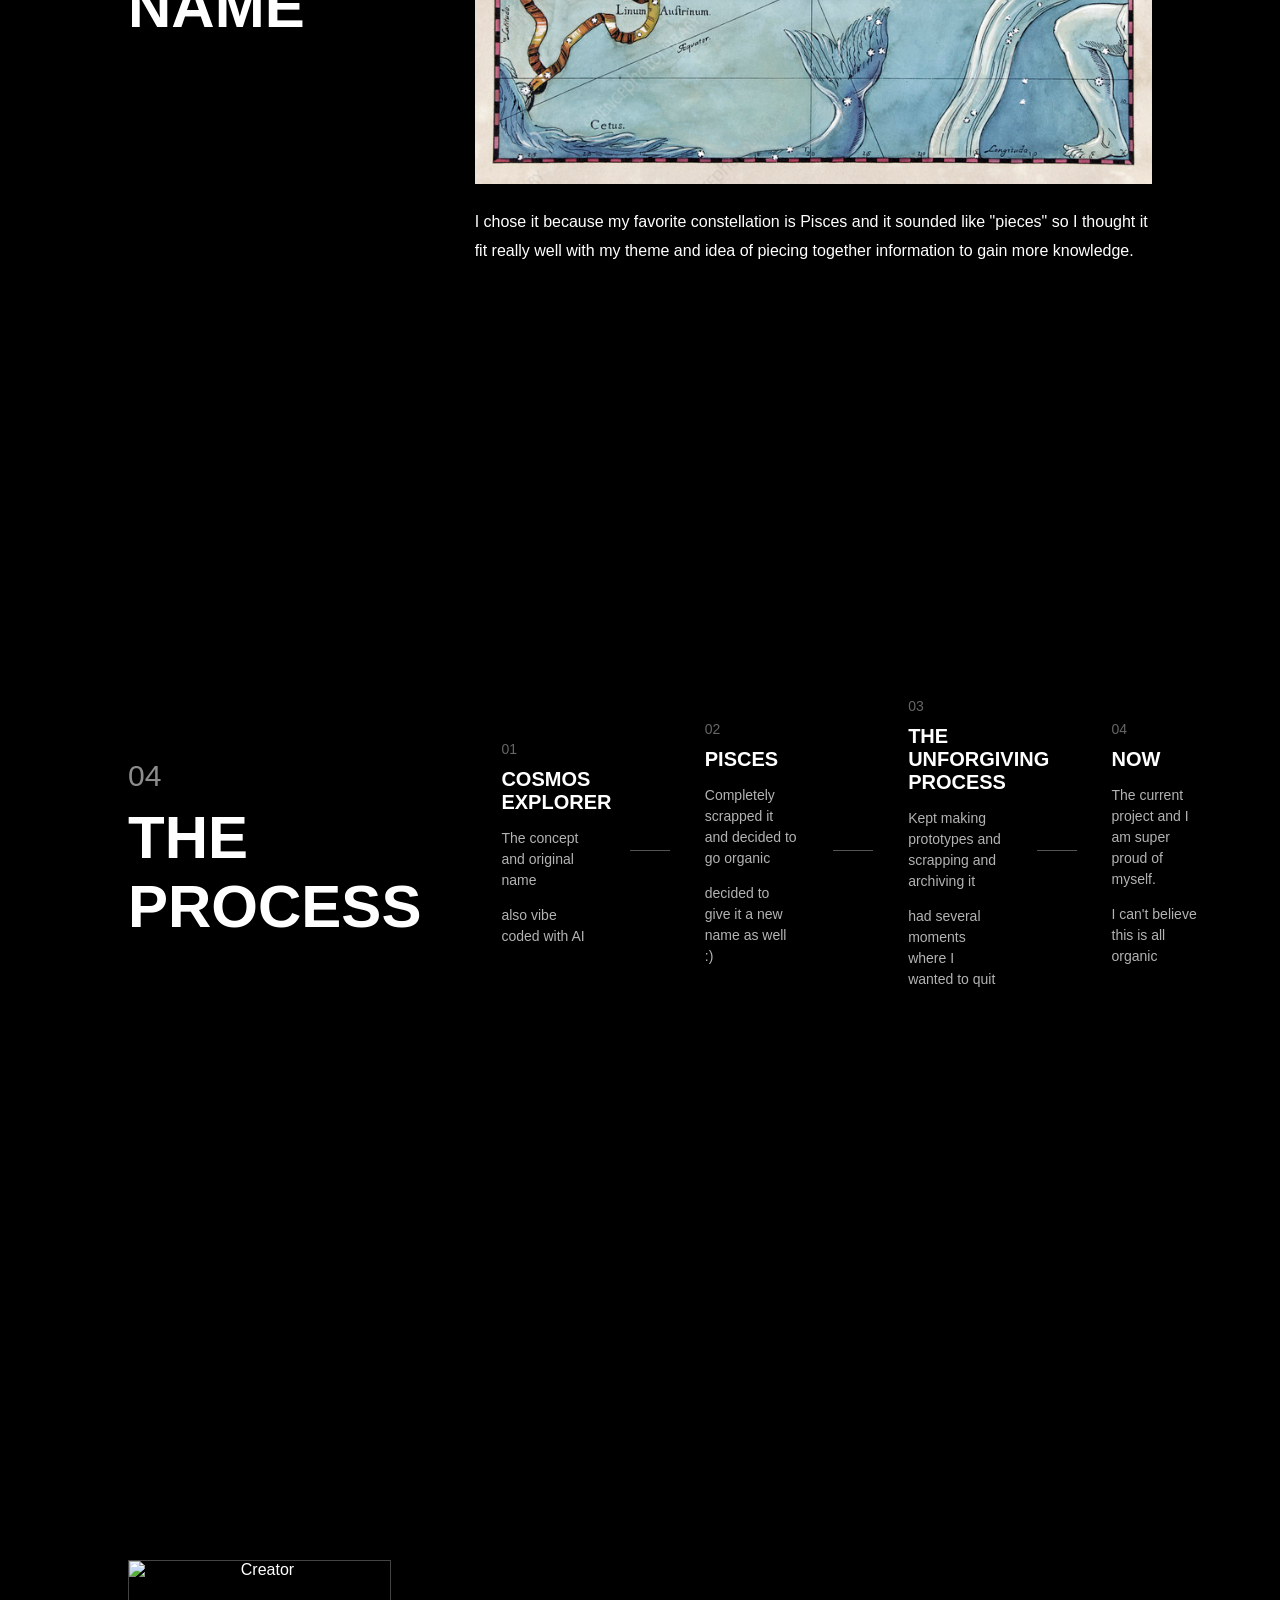
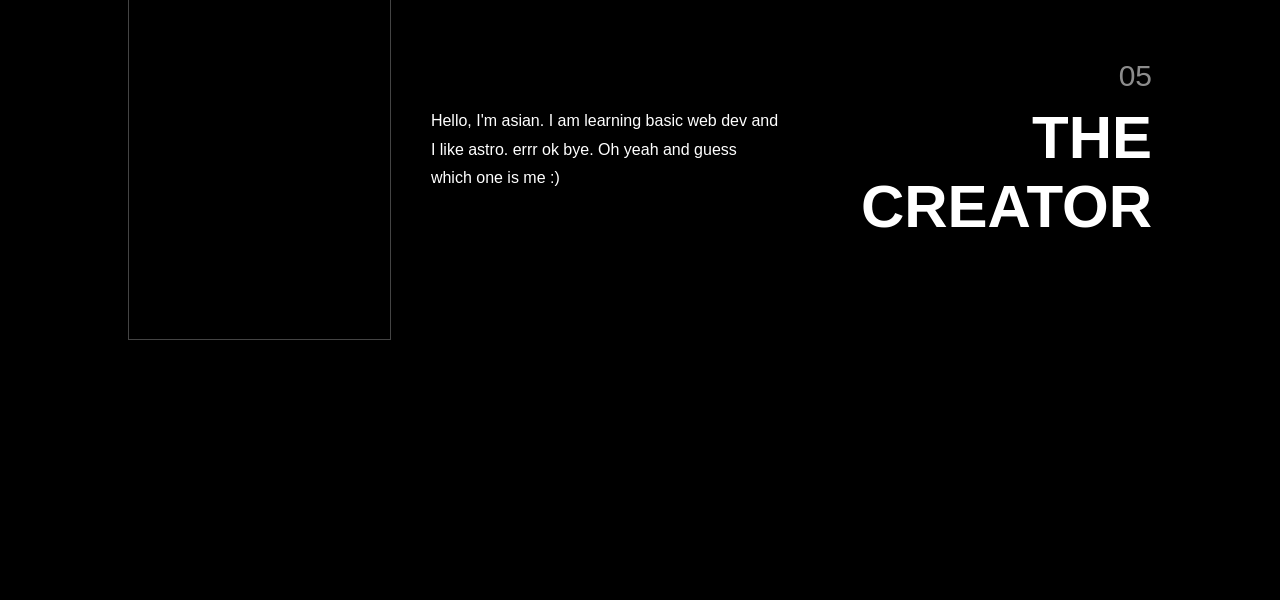
==== commit 2d21e61b: "yay finall im done and ok time for ship #2" ====
--- a/about.html
+++ b/about.html
@@ -169,14 +169,12 @@
         <div class="creator-content">
 
             <div class="creator-image">
-                <p>IMAGE</p>
+                <img src="images/creator.jpg" alt="Creator">
             </div>
 
             <div class="creator-text">
                 <p>
-                    PISCES was created by...ME, a 15 year old in a pretty prestigous highschool. (Don't wanna brag)
-                    I suck at coding, I'm asian, tall, like reading, using AI for stupid stuff, investing, photography,
-                    and idk other cool things. I'm also kinda shy hehe but once you get to know me I bet we will have fun. :)
+                    Hello, I'm asian. I am learning basic web dev and I like astro. errr ok bye. Oh yeah and guess which one is me :)
                 </p>
             </div>
 
--- a/style.css
+++ b/style.css
@@ -554,6 +554,12 @@
     opacity: 0.4;
 }
 
+.creator-image img {
+    width: 100%;
+    height: 100%;
+    object-fit: cover;
+}
+
 .creator-text {
     max-width: 350px;
     text-align: left;
@@ -578,3 +584,146 @@
         transition: none;
     }
 }
+
+.modal {
+    position: fixed;
+    inset: 0;
+    background: rgba(0, 0, 0, 0.7);
+    backdrop-filter: blur(5px);
+    display: flex;
+    justify-content: center;
+    align-items: center;
+    z-index: 1000;
+}
+
+.modal-content {
+    background: #ffffff;
+    color: #000000;
+    border-radius: 10px;
+    text-align: center;
+    position: relative;
+    display: flex;
+    flex-direction: row;
+    width: 800px;
+    height: 500px;
+    overflow: hidden;
+}
+
+
+
+.modal-img-inner img {
+    max-width: 100%;
+    max-height: 400px;
+    width: auto;
+    height: auto;
+    object-fit: contain;
+    border-radius: 10px;
+}
+
+.modal-img-side {
+    flex: 1;
+    display: flex;
+    justify-content: center;
+    align-items: center;
+    padding: 10px;
+    overflow: hidden;
+}
+
+.modal-info-side {
+    flex: 1;
+    display: flex;
+    padding: 10px;
+    flex-direction: column;
+    justify-content: center;
+}
+
+.modal-inner {
+    background: #171922;
+    border-radius: 10px;
+    height: 100%;
+    padding: 1rem;
+    text-align: center;
+    color: #ffffff;
+    gap: 1rem;
+    display: flex;
+    flex-direction: column;
+    overflow: hidden;
+}
+
+#modal-description {
+    display: flex;
+    flex-direction: column;
+    flex: 1;
+    min-height: 0;
+}
+.modal-inner h2 {
+    margin: 0 0 1rem;
+    font-size: 2rem;
+}
+
+.modal-inner p {
+    font-size: 1rem;
+    line-height: 1.6;
+    opacity: 0.8;
+    margin: 0;
+}
+
+#close-modal {
+    position: absolute;
+    top: 1rem;
+    right: 1rem;
+    background: none;
+    border: none;
+    color: red;
+    font-size: 1.5rem;
+    cursor: pointer;
+    font-weight: bold;
+}
+
+.hidden {
+    display: none;
+}
+
+.stat-grid {
+    display: grid;
+    grid-template-columns: 1fr 1fr;
+    grid-auto-rows: 1fr;
+    gap: 0.5rem;
+    margin-bottom: 0;
+    flex: 1;
+    overflow: hidden;
+    min-height: 0;
+}
+
+.stat-item {
+    display: flex;
+    flex-direction: column;
+    background: rgba(255,255,255,0.05);
+    border-radius: 6px;
+    padding: 0.4rem 0.6rem;
+}
+
+.stat-label {
+    font-size: 0.65rem;
+    opacity: 0.5;
+    text-transform: uppercase;
+    letter-spacing: 0.05em;
+}
+
+.stat-value {
+    font-size: 0.85rem;
+    font-weight: 600;
+}
+
+.fun-fact {
+    font-size: 0.8rem;
+    opacity: 0.7;
+    font-style: italic;
+    text-align: center;
+    border-top: 1px solid rgba(255,255,255,0.1);
+    padding-top: 0.5rem;
+}
+
+.fun-fact-item {
+    grid-column: span 2;
+}
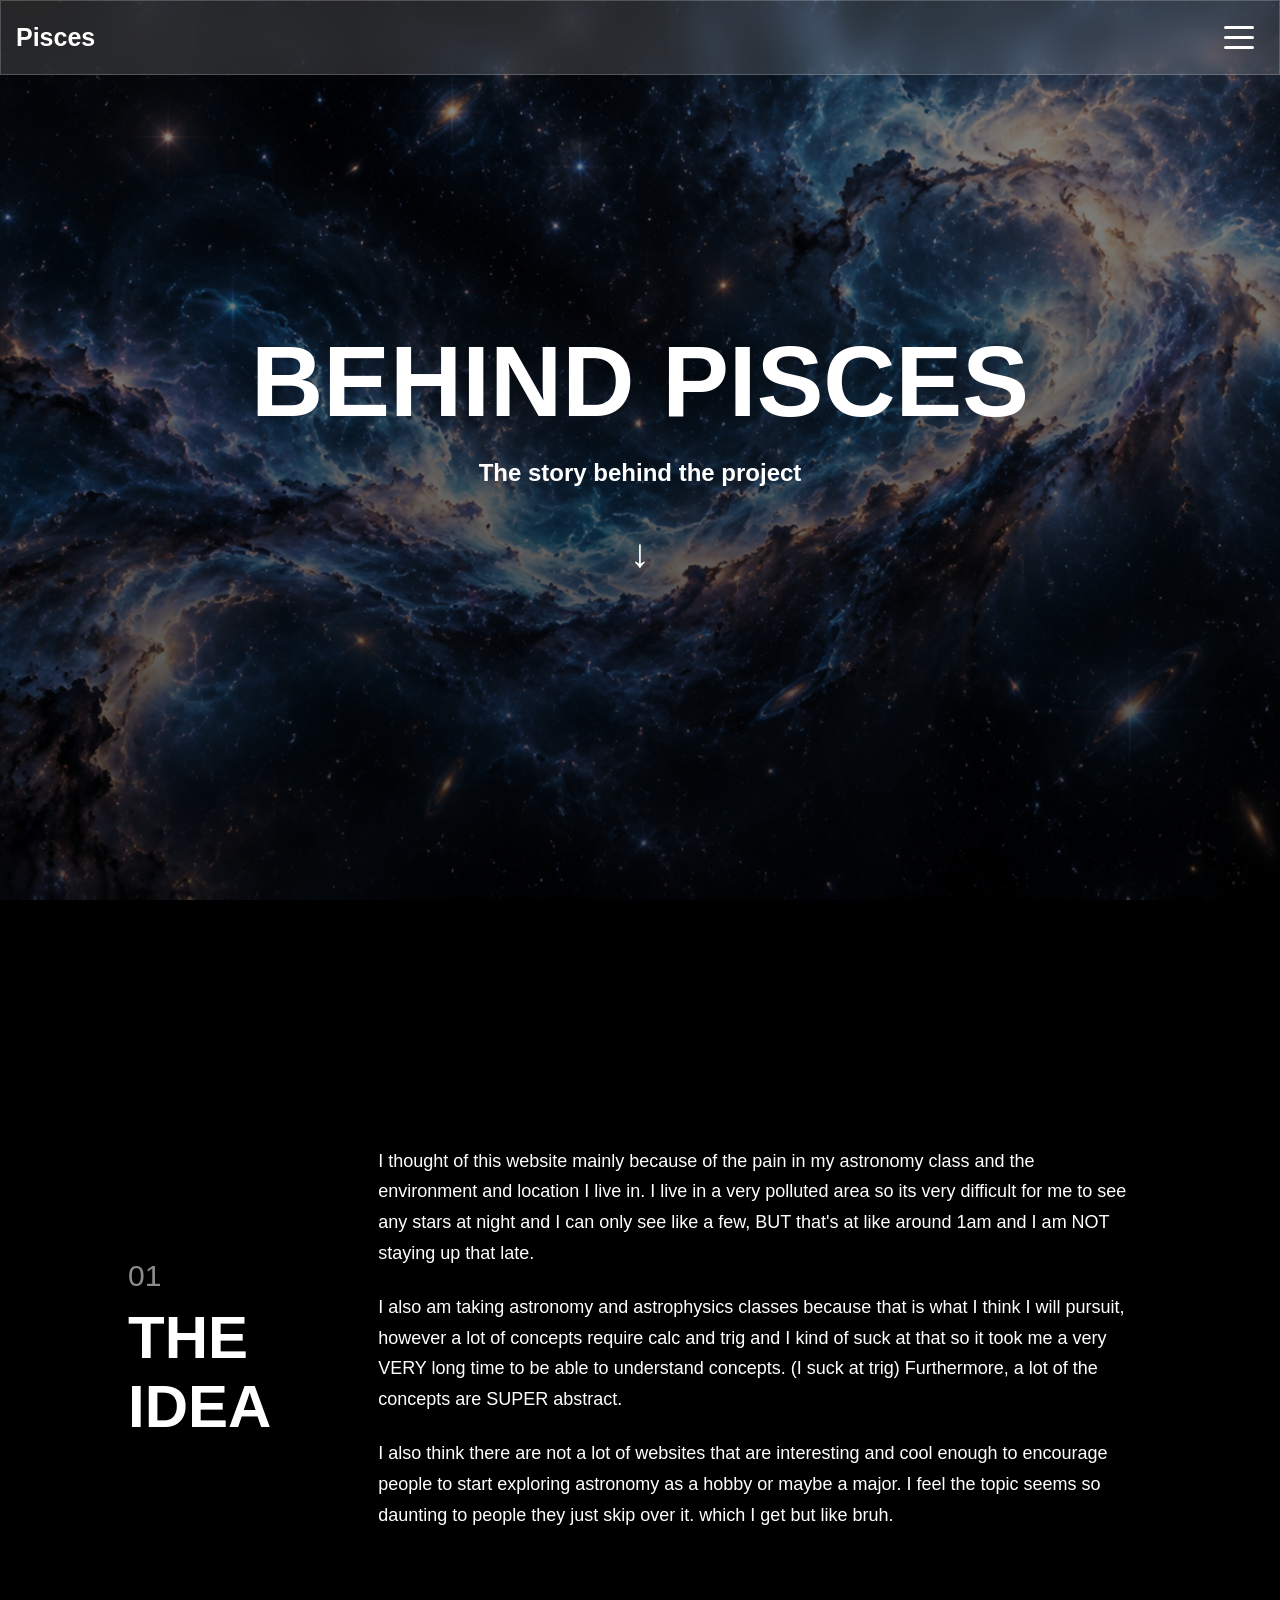
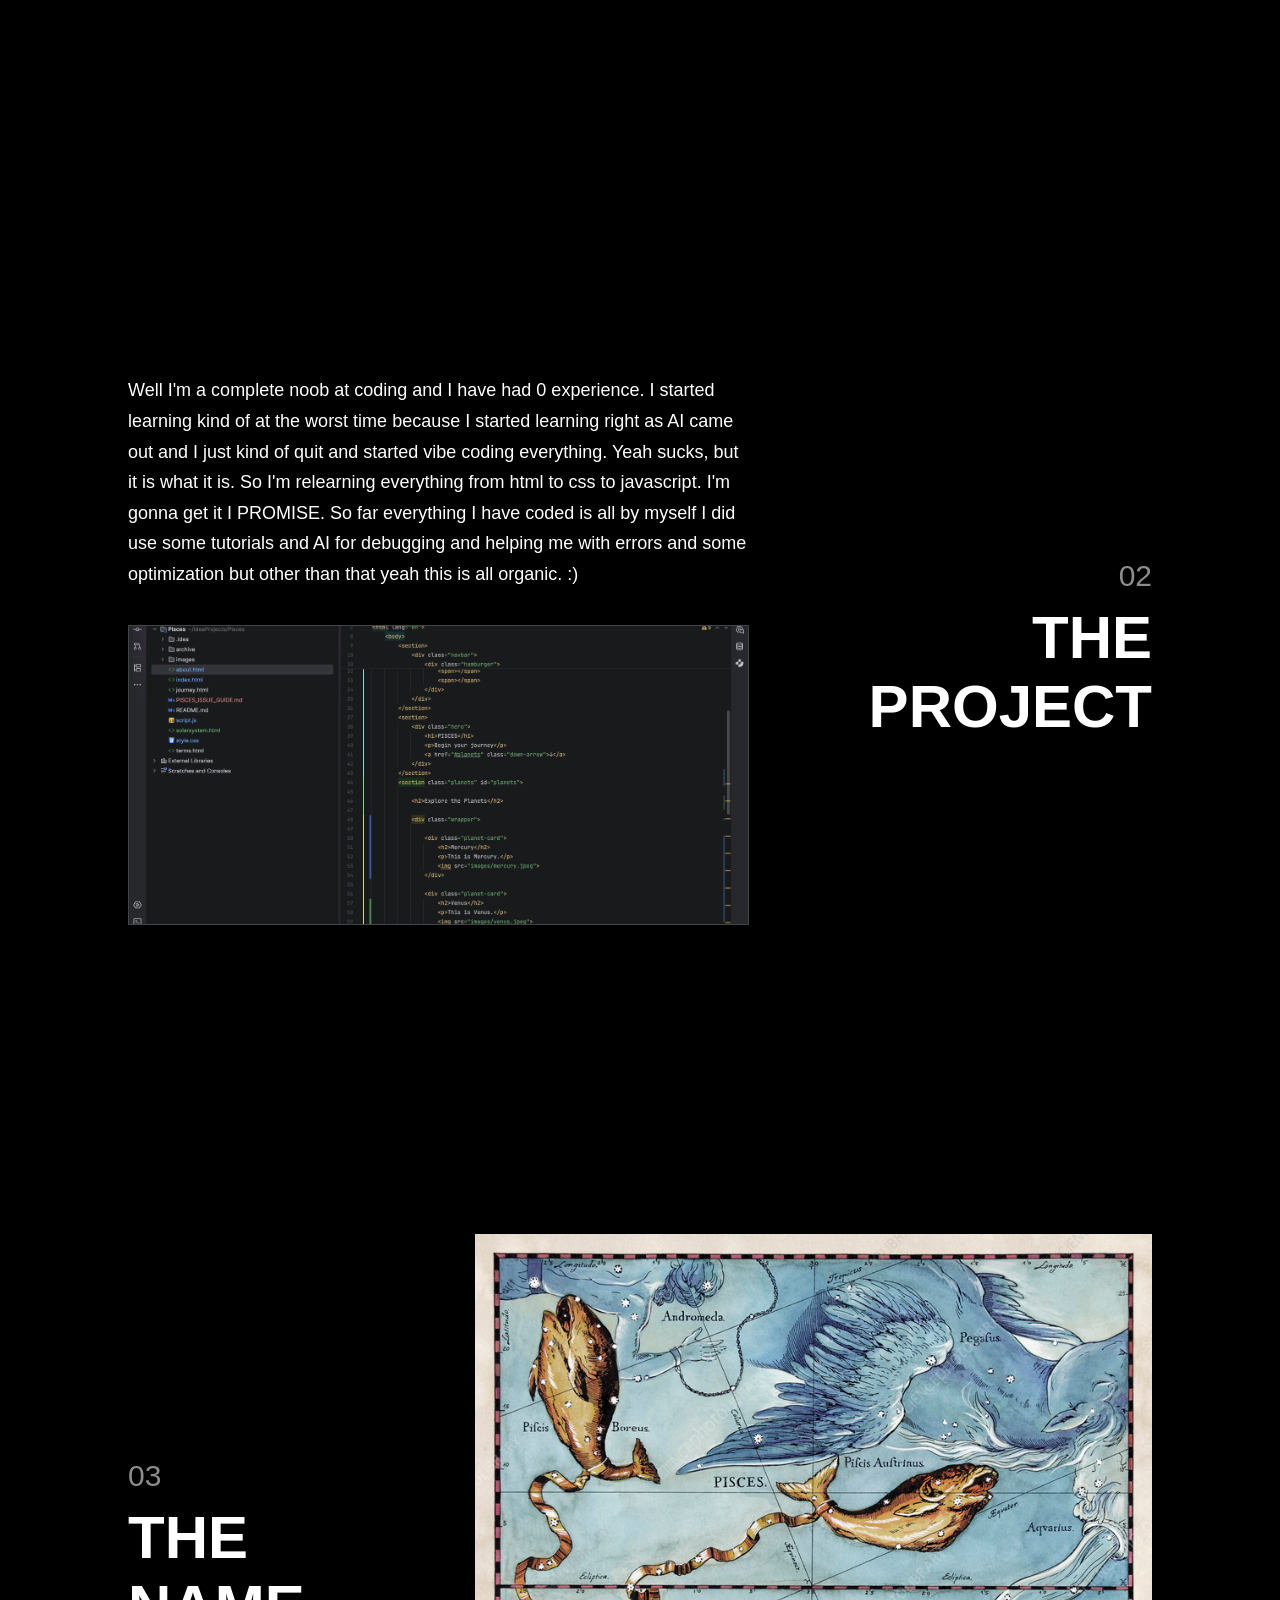
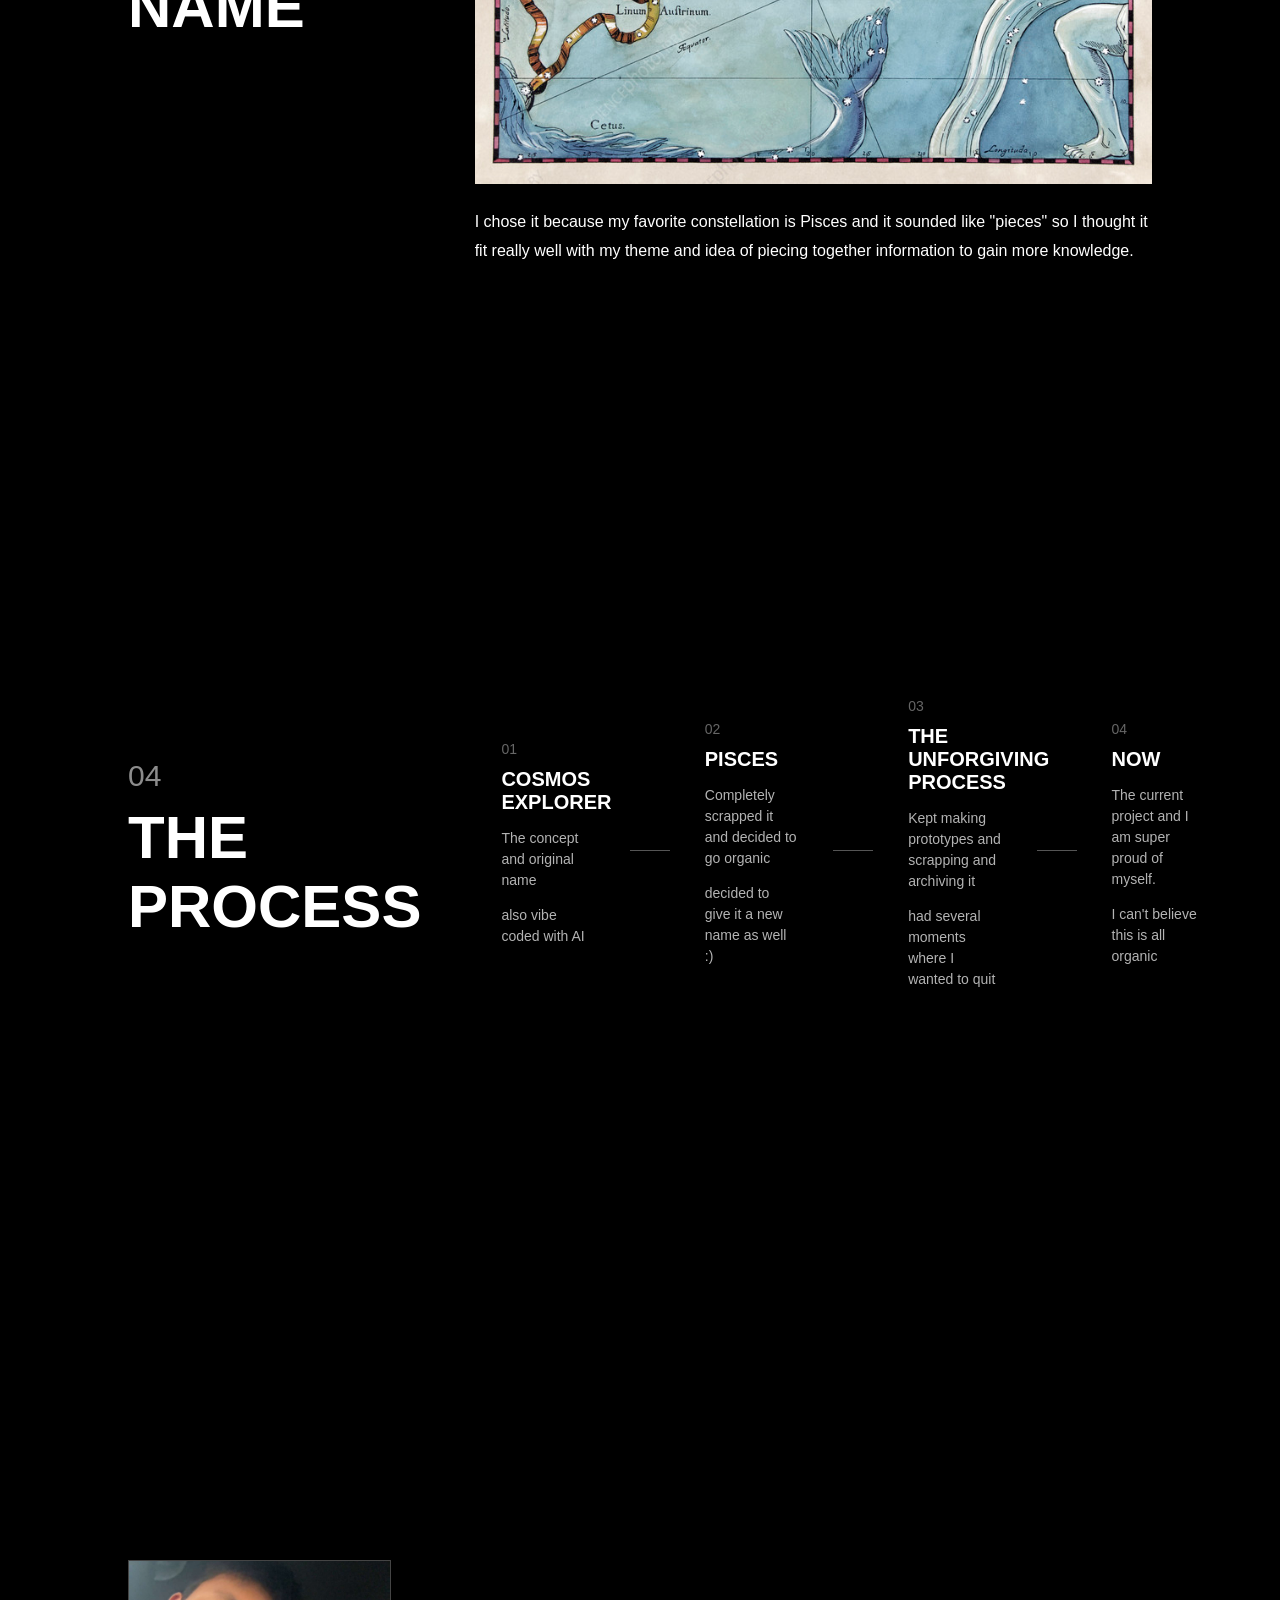
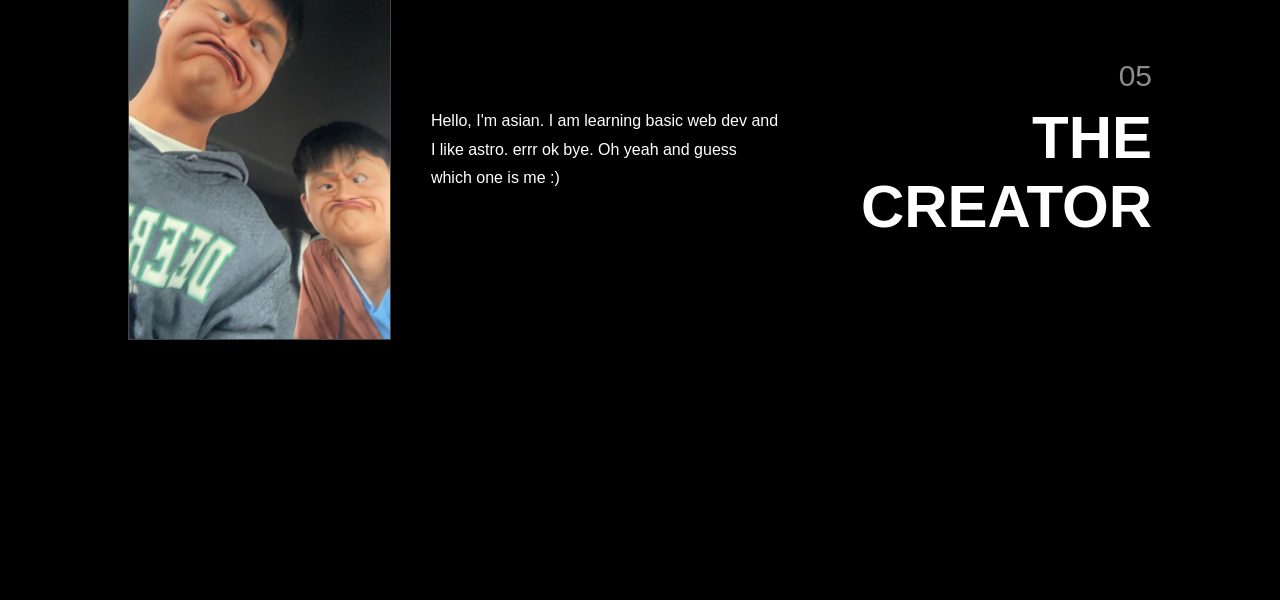
==== commit eb8956eb: "im dumb i typod the images name whoops ok last commit hopefully" ====
--- a/about.html
+++ b/about.html
@@ -169,7 +169,7 @@
         <div class="creator-content">
 
             <div class="creator-image">
-                <img src="images/creator.jpg" alt="Creator">
+                <img src="images/creator.JPG" alt="Creator">
             </div>
 
             <div class="creator-text">
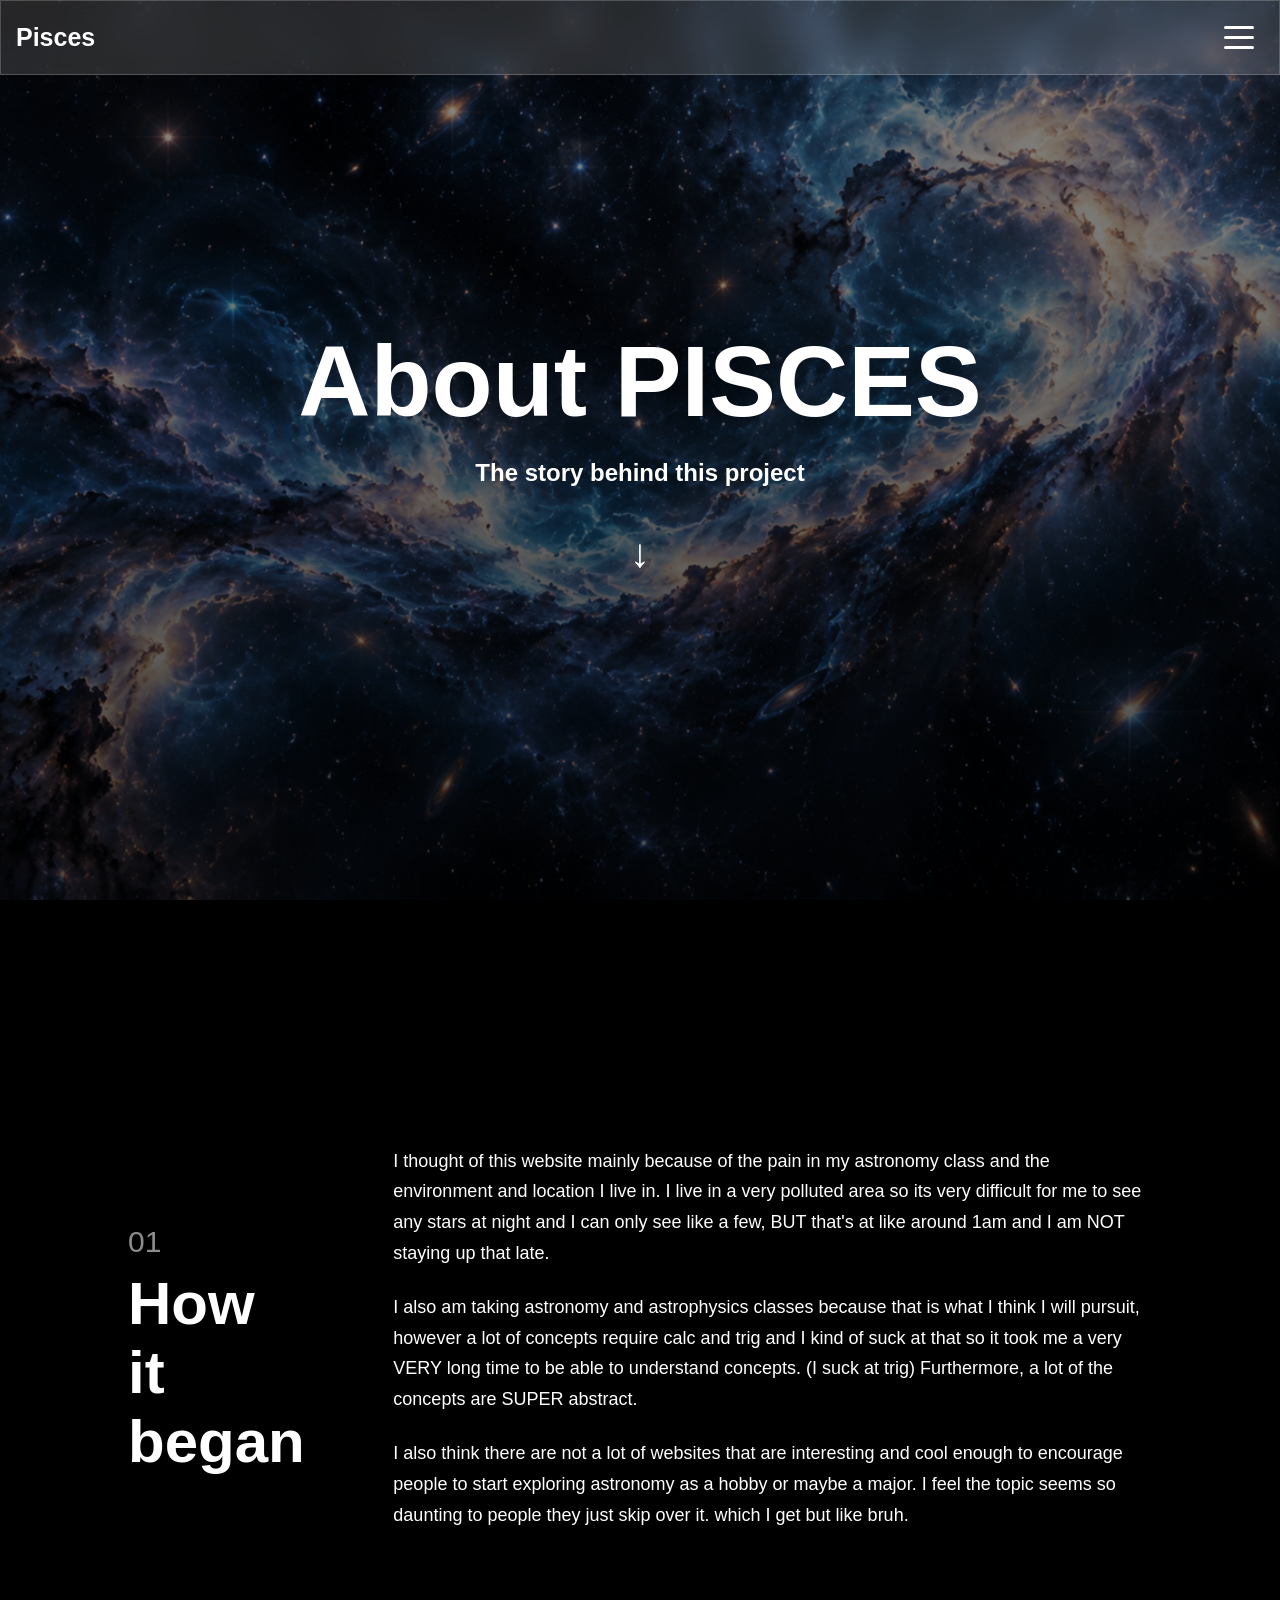
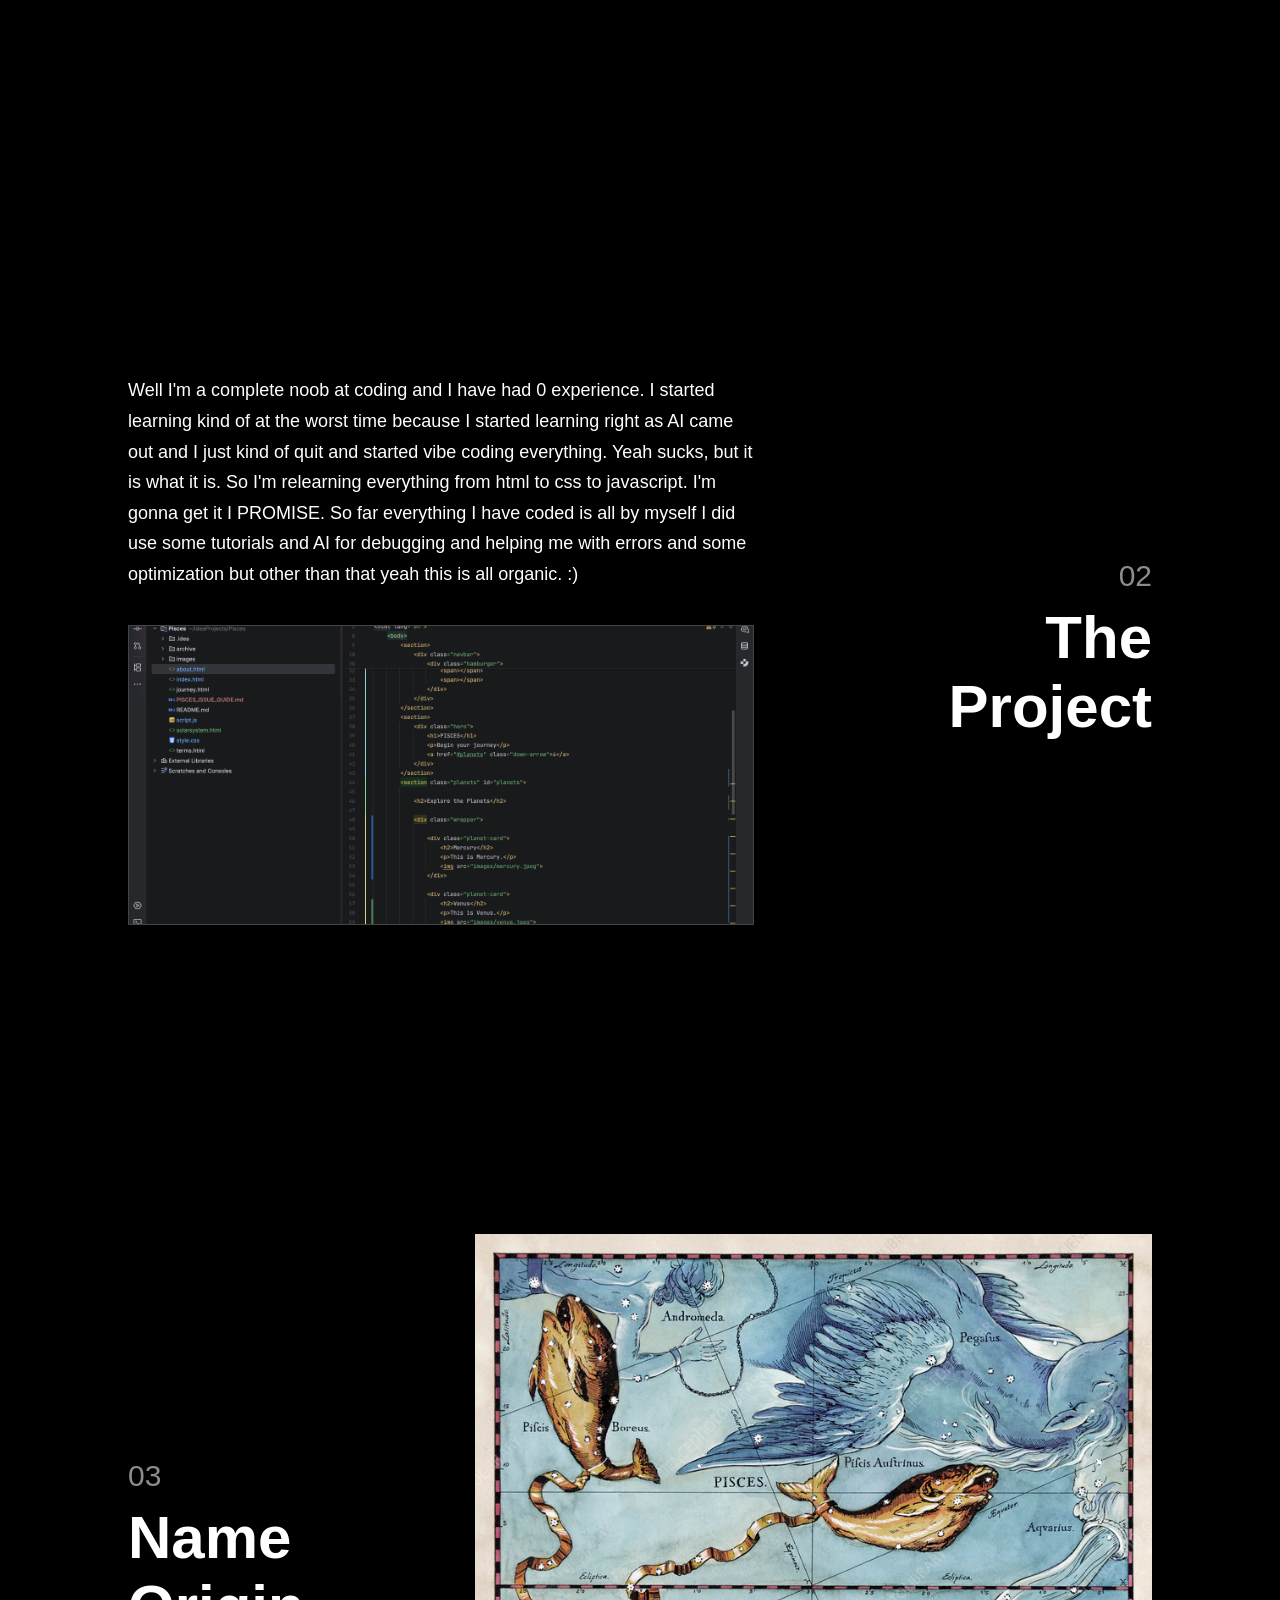
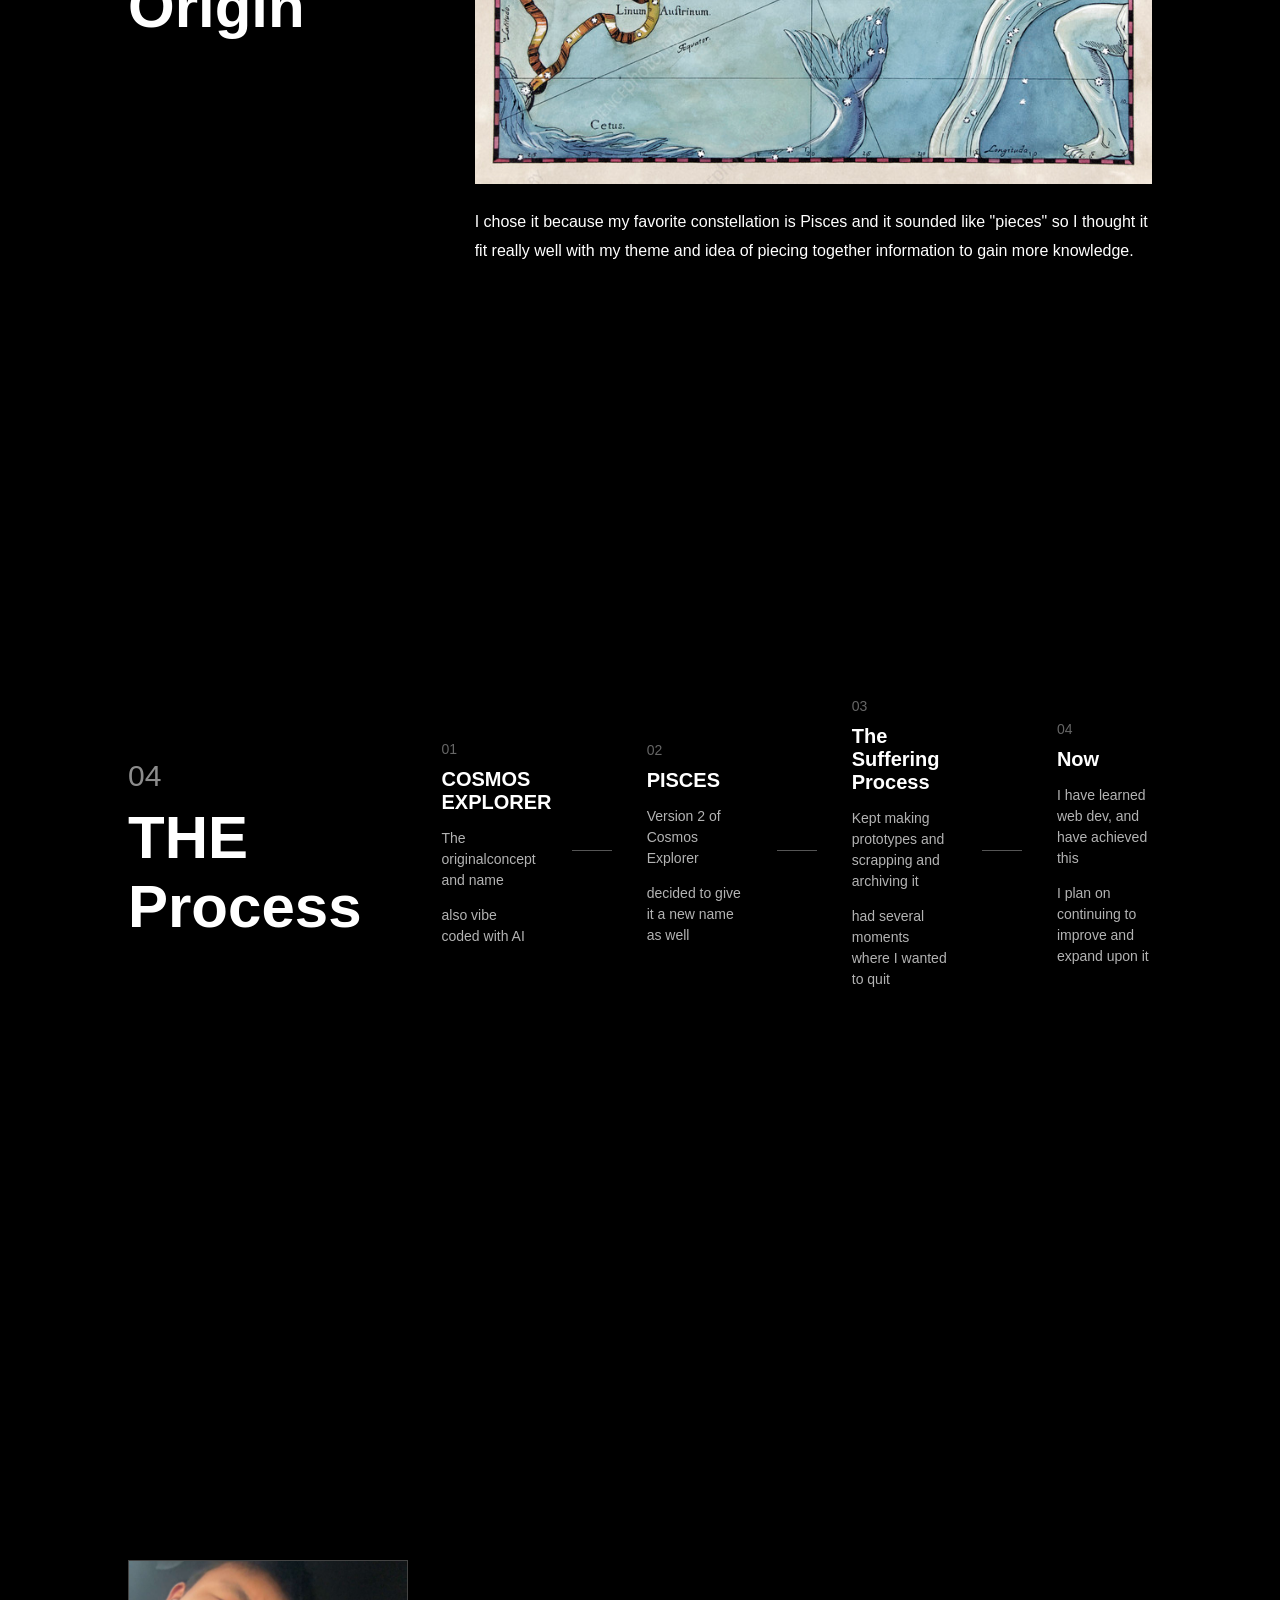
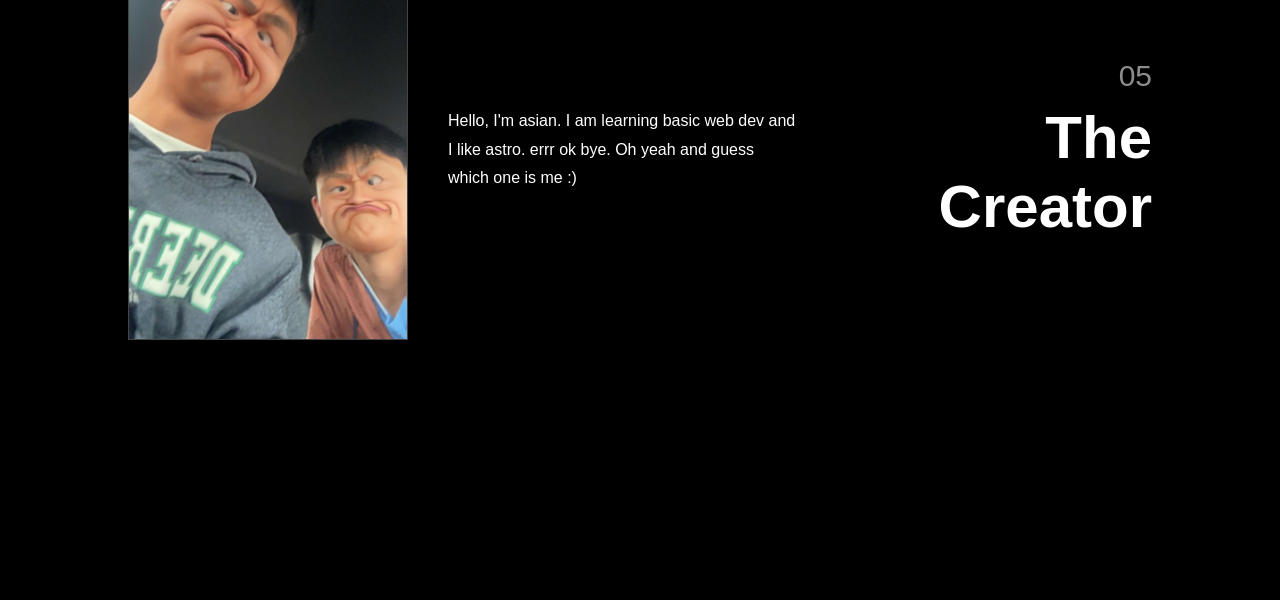
==== commit 9ad062bc: "Rewrote some of about.html/updated it" ====
--- a/about.html
+++ b/about.html
@@ -3,7 +3,7 @@
 <head>
     <meta charset="UTF-8">
     <meta name="viewport" content="width=device-width, initial-scale=1.0">
-    <title>Behind Pisces | Pisces</title>
+    <title>About | Pisces</title>
     <link rel="stylesheet" href="style.css">
 </head>
 <body>
@@ -39,8 +39,8 @@
     <!-- Hero -->
     <section>
         <div class="hero">
-            <h1>BEHIND PISCES</h1>
-            <h2>The story behind the project</h2>
+            <h1>About PISCES</h1>
+            <h2>The story behind this project</h2>
             <a href="#idea" class="down-arrow">↓</a>
         </div>
     </section>
@@ -48,7 +48,7 @@
     <section class="about-section" id="idea">
         <div class="section-title">
             <span>01</span>
-            <h2>THE IDEA</h2>
+            <h2>How it began</h2>
         </div>
 
         <div class="section-text idea-text">
@@ -88,7 +88,7 @@
 
         <div class="section-title">
             <span>02</span>
-            <h2>THE<br>PROJECT</h2>
+            <h2>The<br>Project</h2>
         </div>
 
     </section>
@@ -98,7 +98,7 @@
 
         <div class="section-title">
             <span>03</span>
-            <h2>THE<br>NAME</h2>
+            <h2>Name<br>Origin</h2>
         </div>
 
         <div class="project-content">
@@ -120,7 +120,7 @@
 
         <div class="section-title">
             <span>04</span>
-            <h2>THE<br>PROCESS</h2>
+            <h2>THE<br>Process</h2>
         </div>
 
         <div class="process-timeline">
@@ -128,7 +128,7 @@
             <div class="process-step">
                 <span>01</span>
                 <h3>COSMOS EXPLORER</h3>
-                <p>The concept and original name</p>
+                <p>The originalconcept and name</p>
                 <p>also vibe coded with AI</p>
             </div>
 
@@ -137,15 +137,15 @@
             <div class="process-step">
                 <span>02</span>
                 <h3>PISCES</h3>
-                <p>Completely scrapped it and decided to go organic</p>
-                <p>decided to give it a new name as well :)</p>
+                <p>Version 2 of Cosmos Explorer</p>
+                <p>decided to give it a new name as well</p>
             </div>
 
             <div class="process-line"></div>
 
             <div class="process-step">
                 <span>03</span>
-                <h3>THE UNFORGIVING PROCESS</h3>
+                <h3>The Suffering Process</h3>
                 <p>Kept making prototypes and scrapping and archiving it</p>
                 <p>had several moments where I wanted to quit</p>
             </div>
@@ -154,9 +154,9 @@
 
             <div class="process-step">
                 <span>04</span>
-                <h3>NOW</h3>
-                <p>The current project and I am super proud of myself.</p>
-                <p>I can't believe this is all organic</p>
+                <h3>Now</h3>
+                <p>I have learned web dev, and have achieved this</p>
+                <p>I plan on continuing to improve and expand upon it</p>
             </div>
 
         </div>
@@ -182,7 +182,7 @@
 
         <div class="section-title">
             <span>05</span>
-            <h2>THE<br>CREATOR</h2>
+            <h2>The<br>Creator</h2>
         </div>
 
     </section>
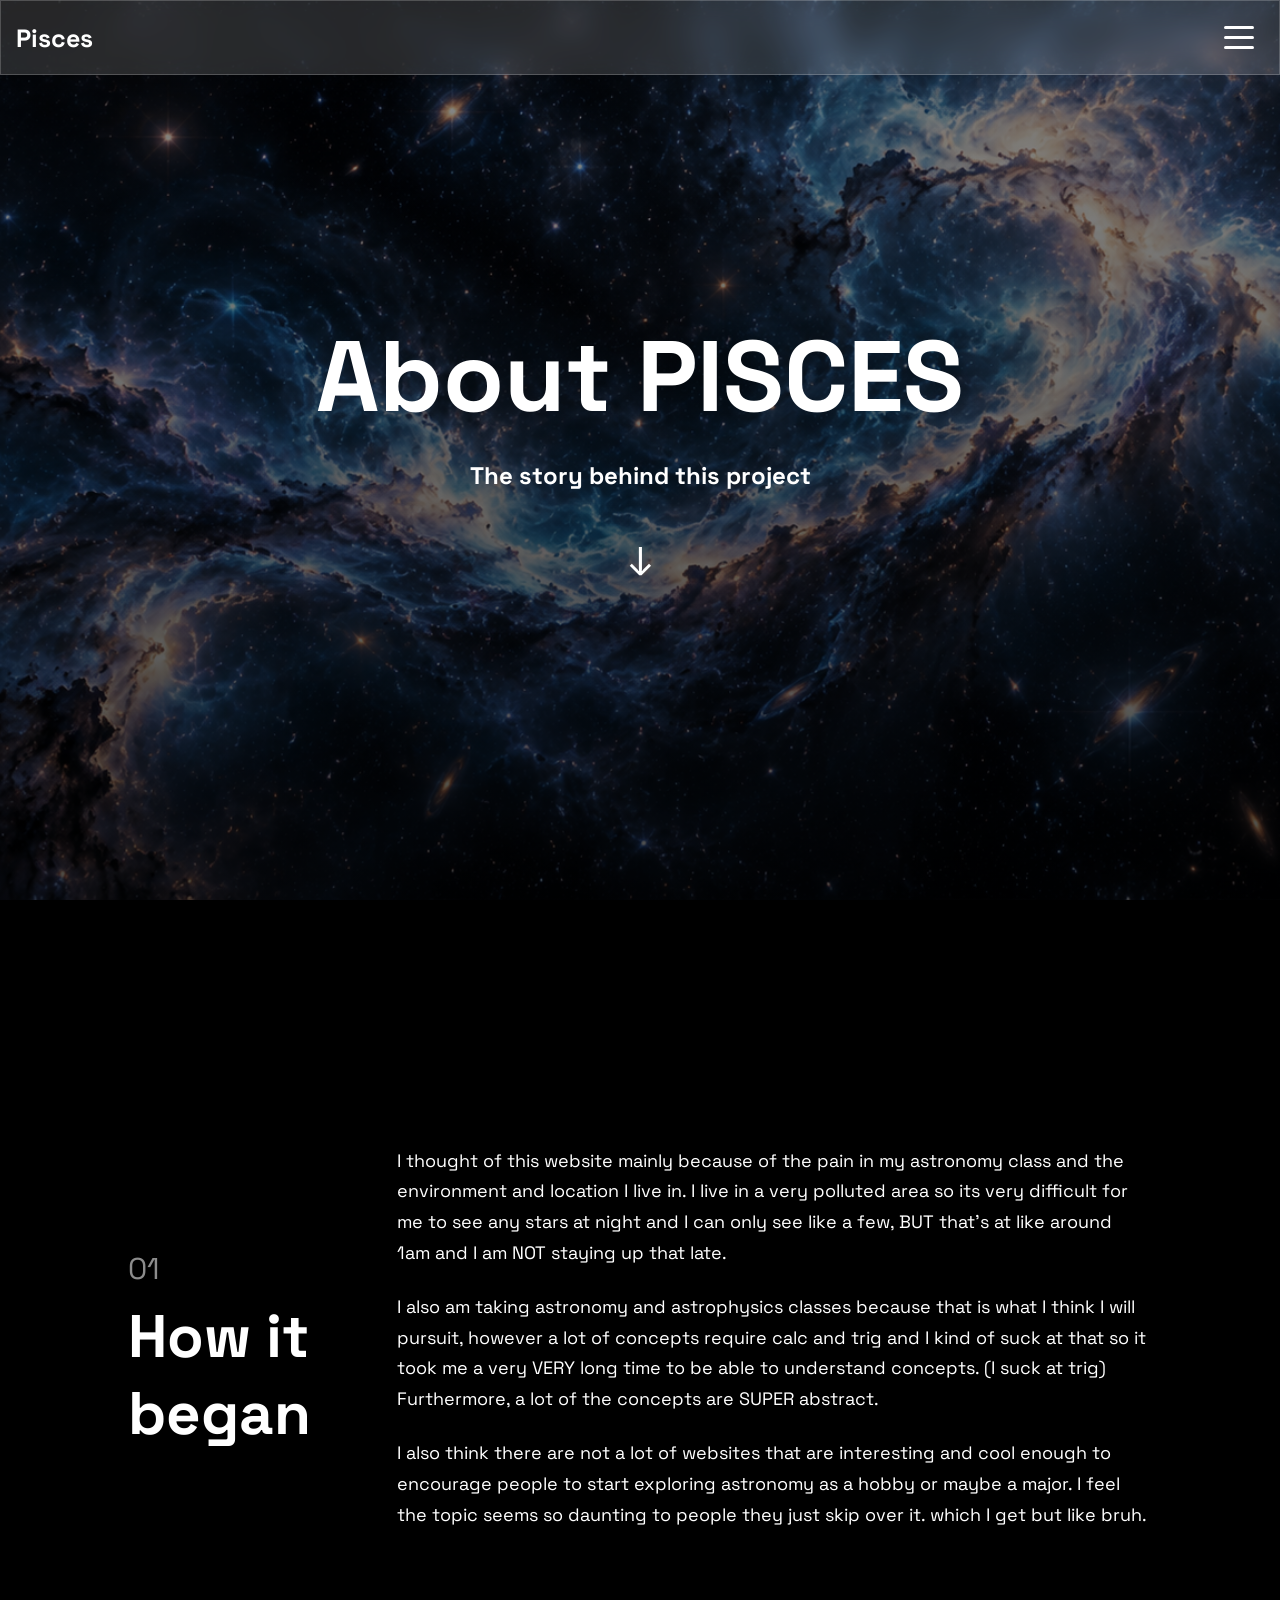
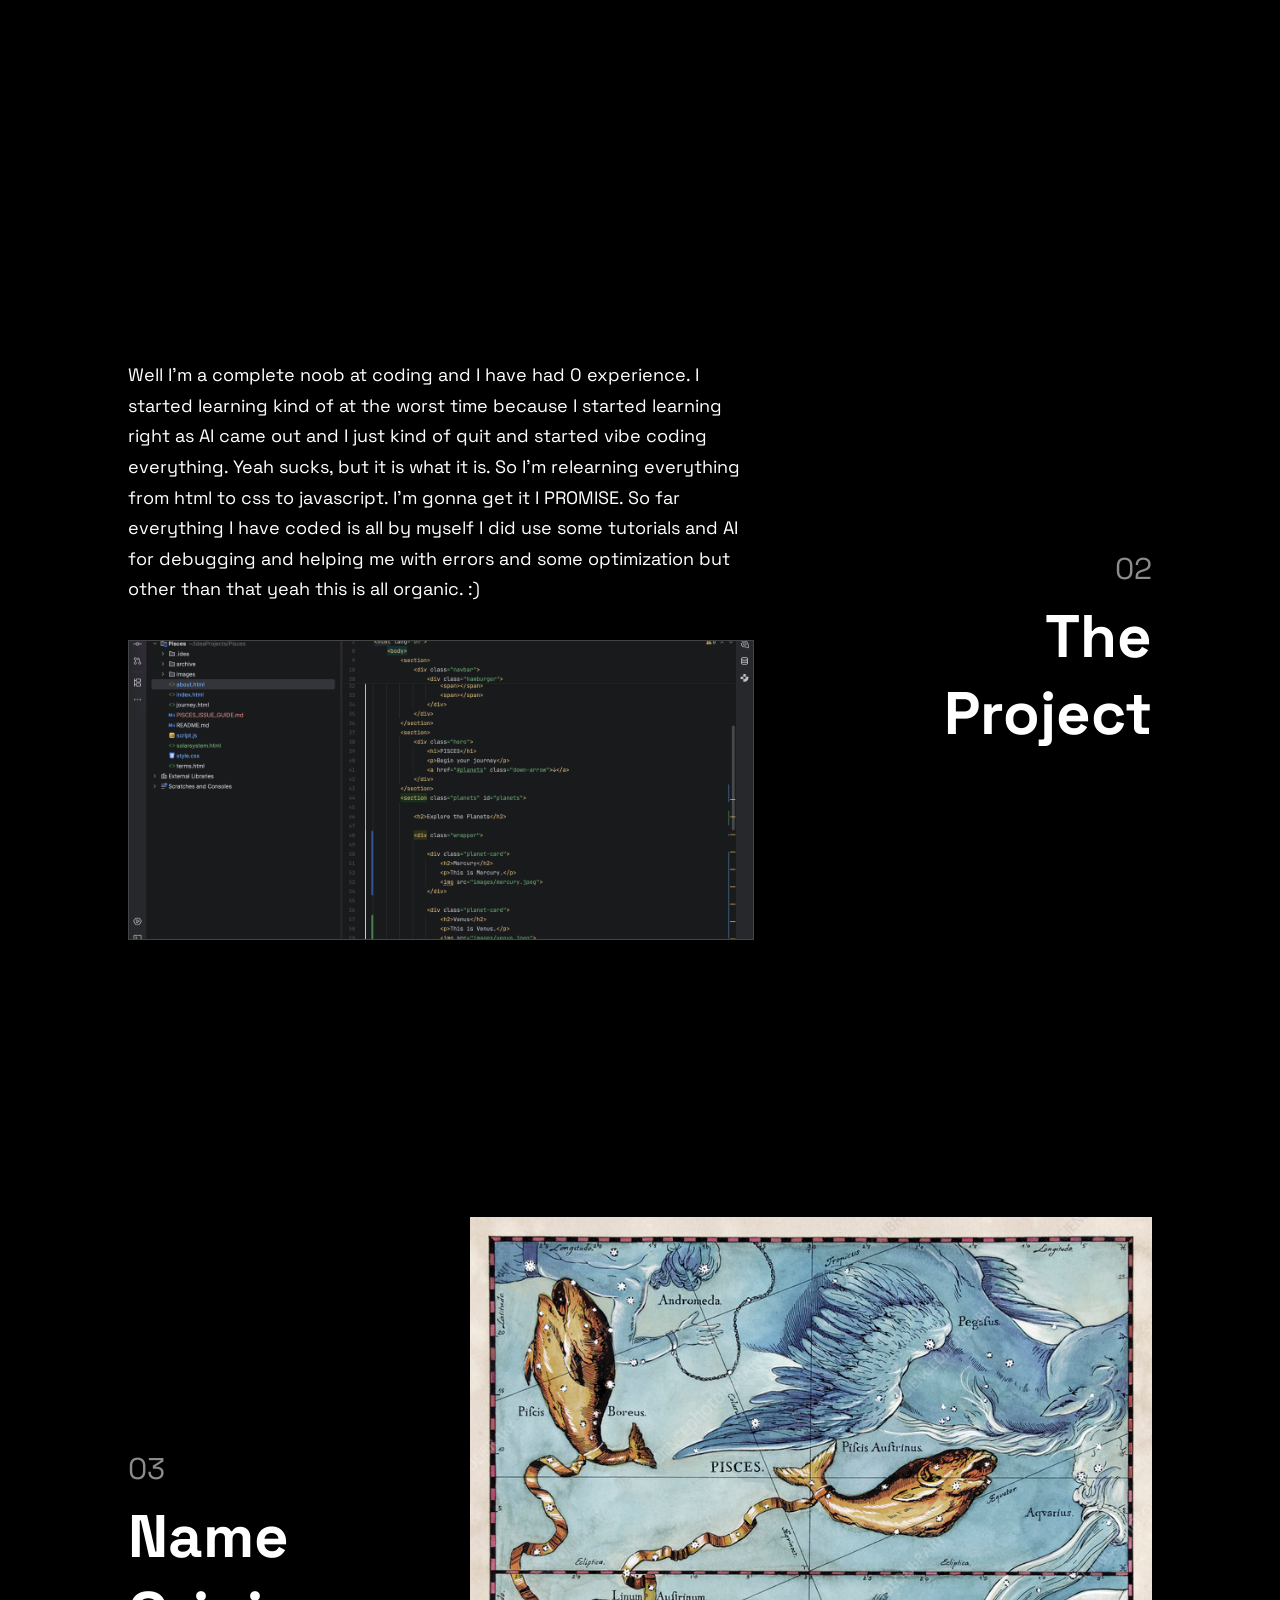
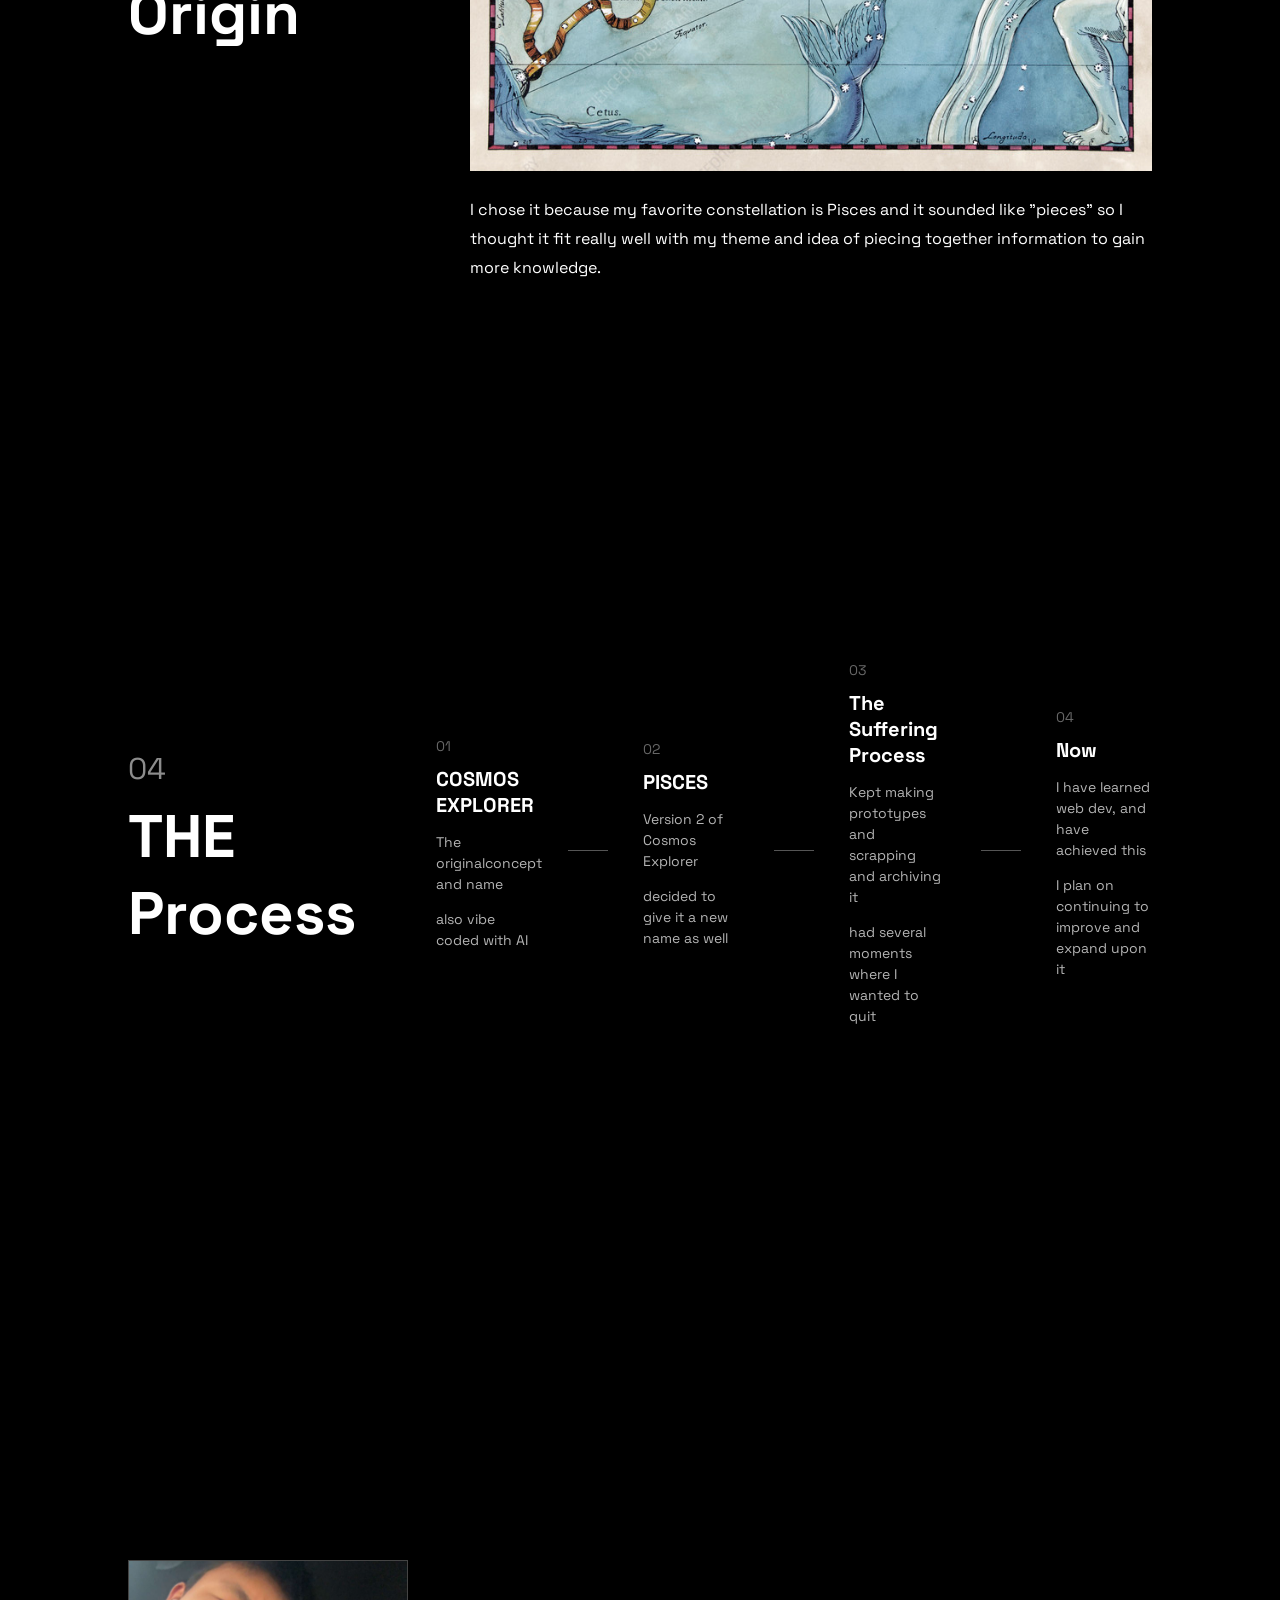
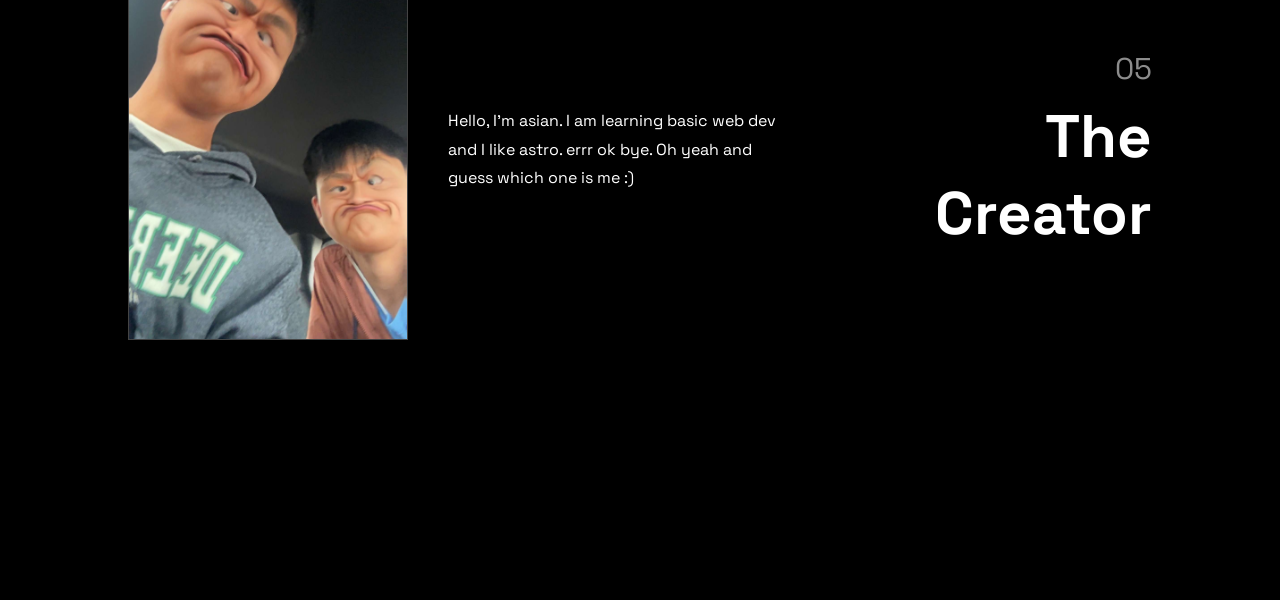
==== commit ed64c333: "finalized this is the end of t1" ====
--- a/about.html
+++ b/about.html
@@ -1,4 +1,5 @@
 <!DOCTYPE html>
+<link href="https://fonts.googleapis.com/css2?family=Space+Grotesk:wght@300;400;600;700&display=swap" rel="stylesheet">
 <html lang="en">
 <head>
     <meta charset="UTF-8">
--- a/style.css
+++ b/style.css
@@ -14,7 +14,7 @@
     margin: 0;
     text-align: center;
     background: #000000;
-    font-family: SansSerif, sans-serif;
+    font-family: Space Grotesk, sans-serif;
     color: #ffffff;
     overflow-x: hidden;
 }
@@ -205,8 +205,8 @@
 .featured-card {
     display: flex;
     flex-direction: column; 
-    background: #ffffff;
-    border: 1px solid #e2e8f0;
+    background: #171922;
+    border: 1px solid #000000;
     border-radius: 12px;
     overflow: hidden;
     box-shadow: 0 4px 20px rgba(0, 0, 0, 0.05);
@@ -251,7 +251,7 @@
 }
 
 .card-link {
-    color: #1a202c;
+    color: #ffffff;
     text-decoration: none;
 }
 
@@ -269,7 +269,7 @@
     display: flex;
     justify-content: space-between;
     font-size: 0.875rem;
-    color: #718096;
+    color: #ffffff;
     border-top: 1px solid #edf2f7;
     padding-top: 1rem;
 }
@@ -310,7 +310,7 @@
 }
 
 .planet-card {
-    background-color: #000000;
+    background-color: #ffffff;
     width: 350px;
     border: 5px solid #FFFFFF;
     padding: 5px;
@@ -347,9 +347,9 @@
 .planet-track > div {
     border: 2px solid #ffffff;
     border-radius: 30px;
-    background-color: #ffffff;
+    background-color: #0b0c11;
     padding: 2rem;
-    color: #000000;
+    color: #ffffff;
 }
 
 /* =========================
@@ -594,11 +594,14 @@
     justify-content: center;
     align-items: center;
     z-index: 1000;
+    pointer-events: auto;
+    opacity: 1;
+    transition: opacity 0.3s ease, transform 0.3s ease;
 }
 
 .modal-content {
-    background: #ffffff;
-    color: #000000;
+    background: #0b0c11;
+    color: #ffffff;
     border-radius: 10px;
     text-align: center;
     position: relative;
@@ -607,6 +610,8 @@
     width: 800px;
     height: 500px;
     overflow: hidden;
+    transform: scale(1);
+    transition: transform 0.3s ease;
 }
 
 
@@ -681,7 +686,8 @@
 }
 
 .hidden {
-    display: none;
+    opacity: 0;
+    pointer-events: none;
 }
 
 .stat-grid {
@@ -727,3 +733,8 @@
 .fun-fact-item {
     grid-column: span 2;
 }
+
+.visible {
+    opacity: 1 !important;
+    transform: translateY(0) !important;
+}
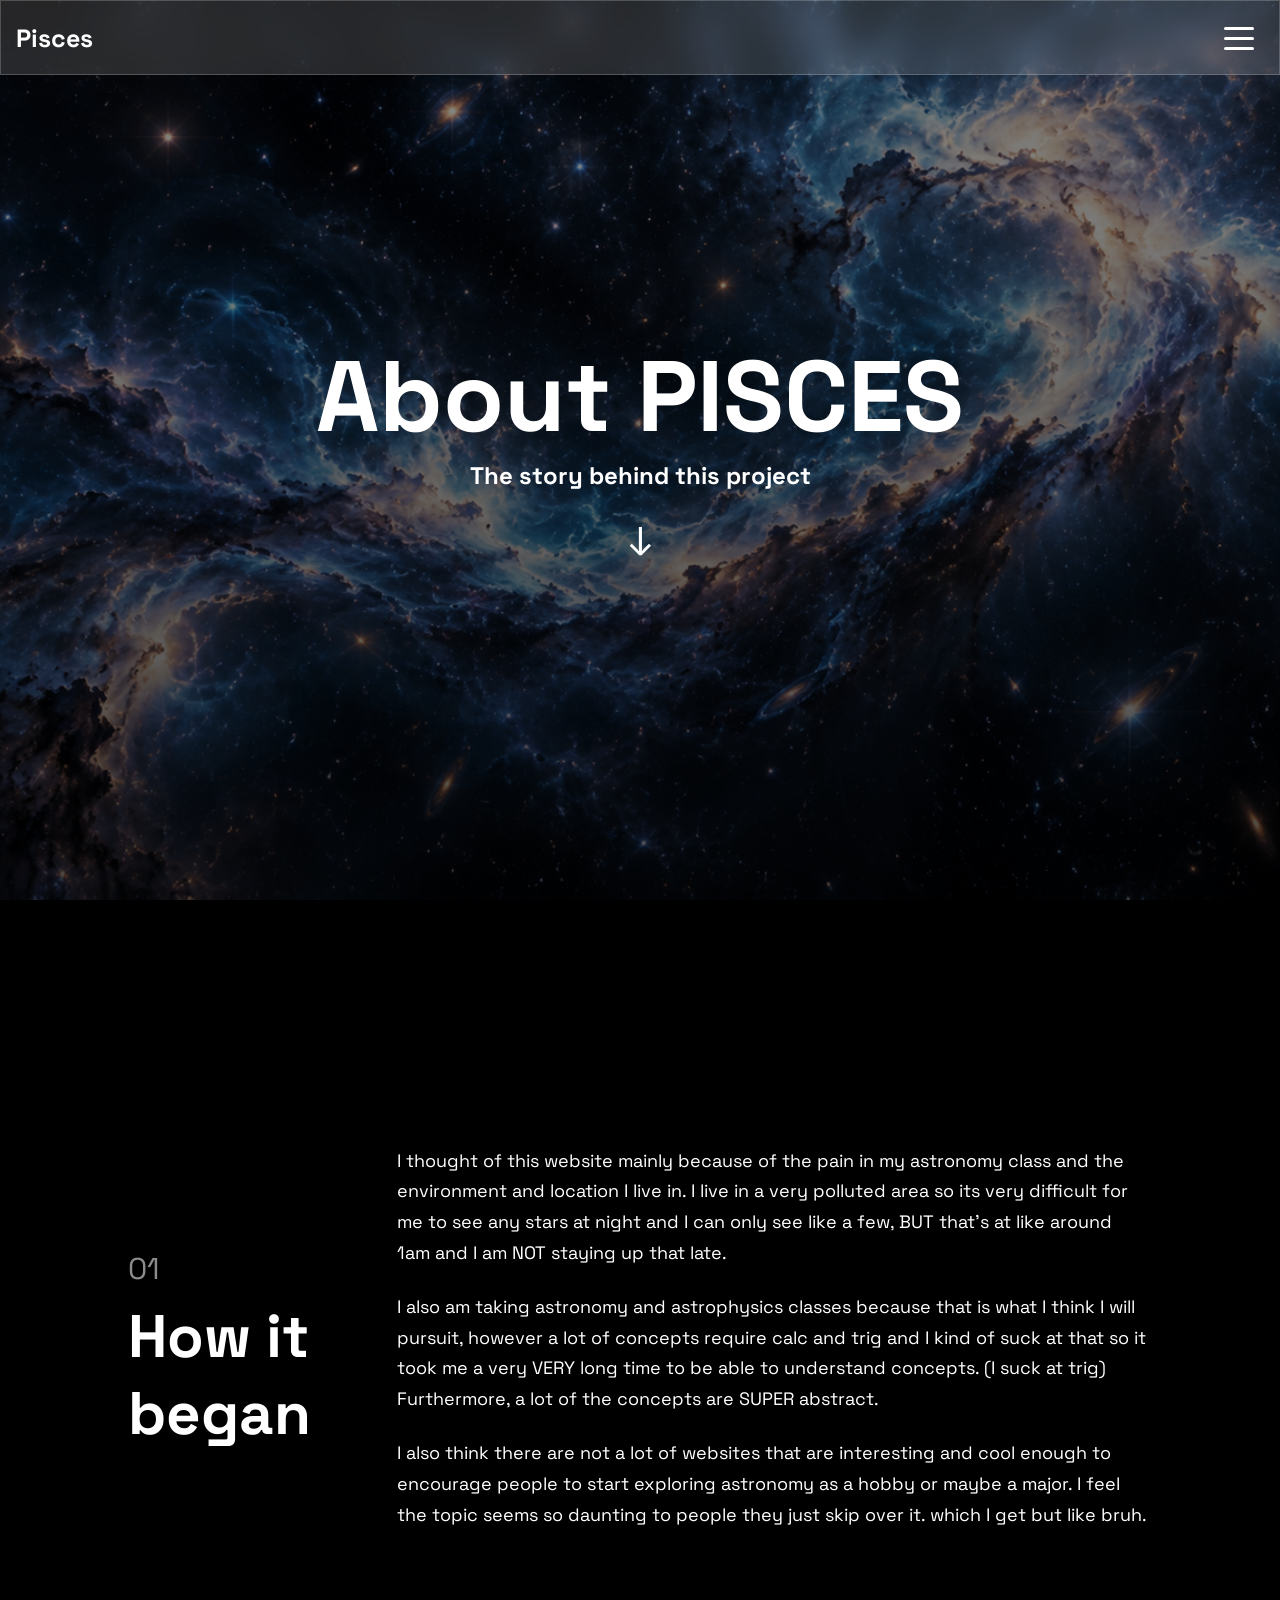
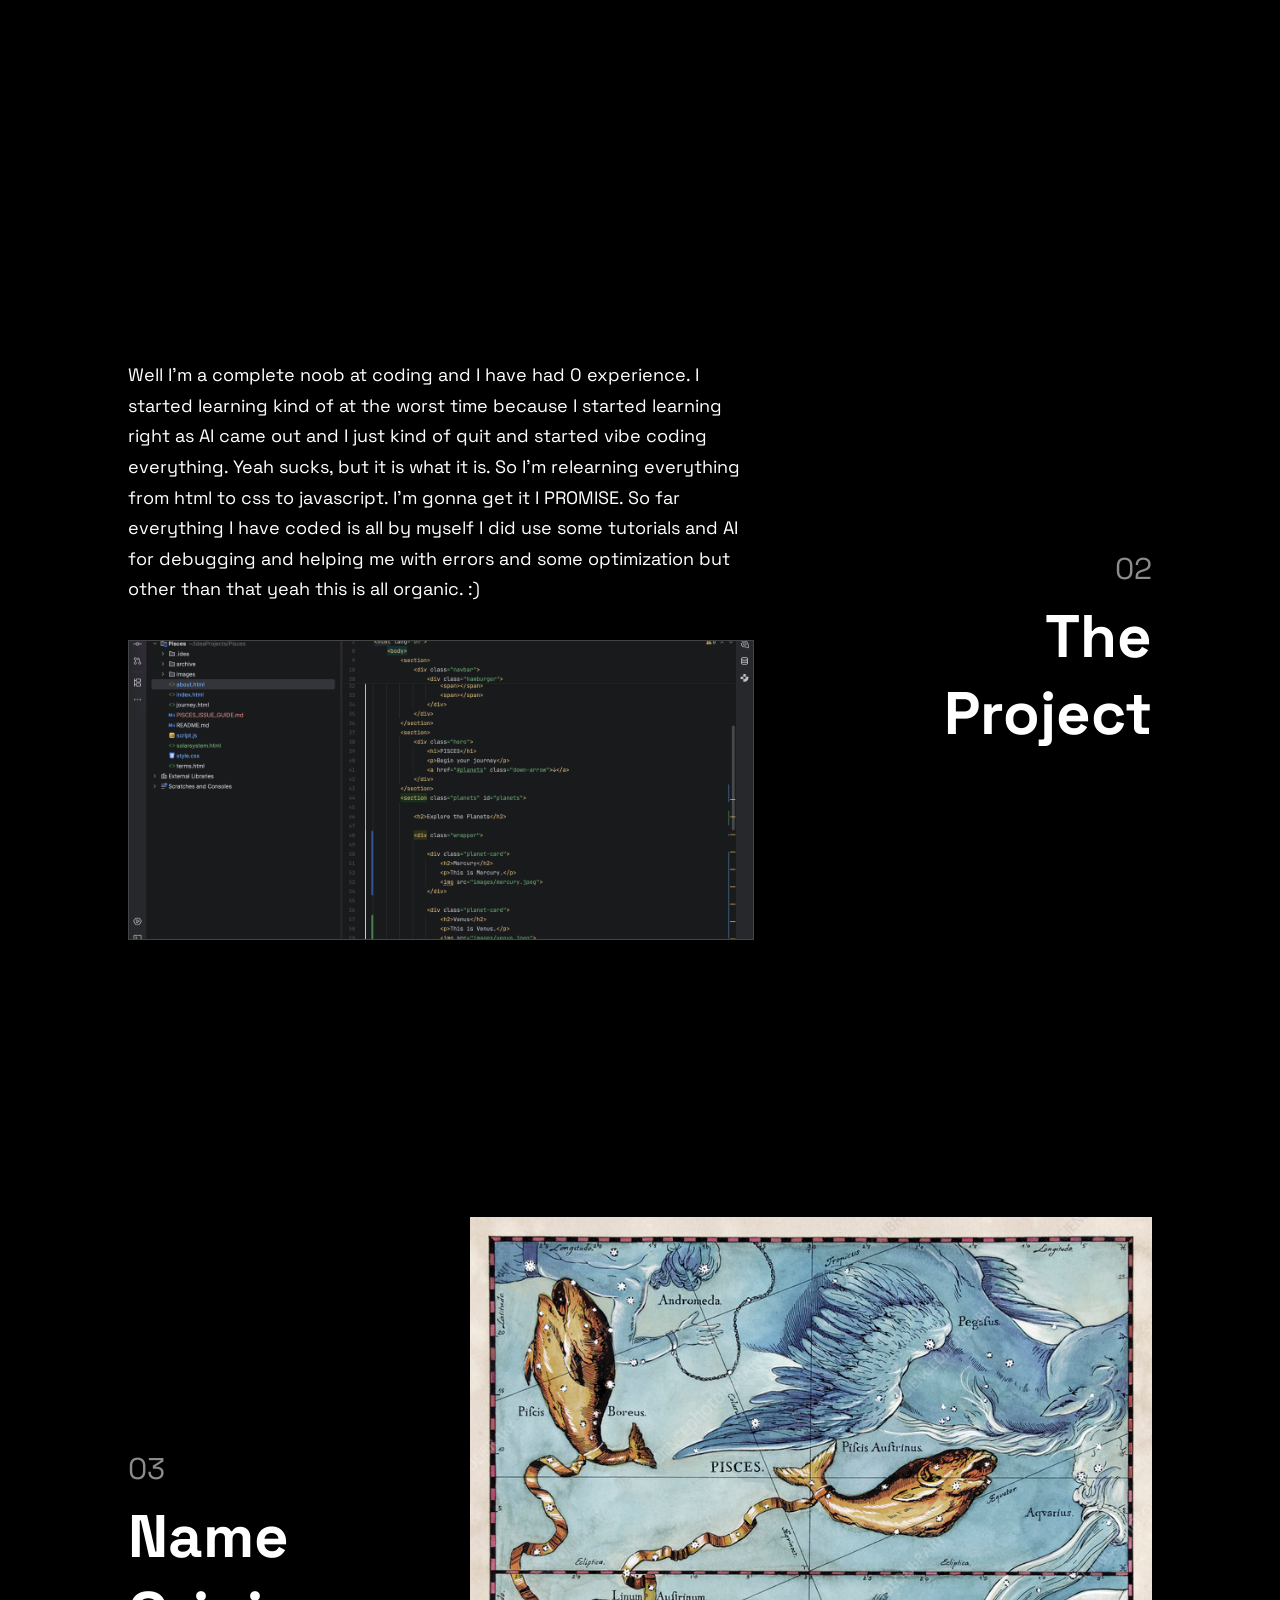
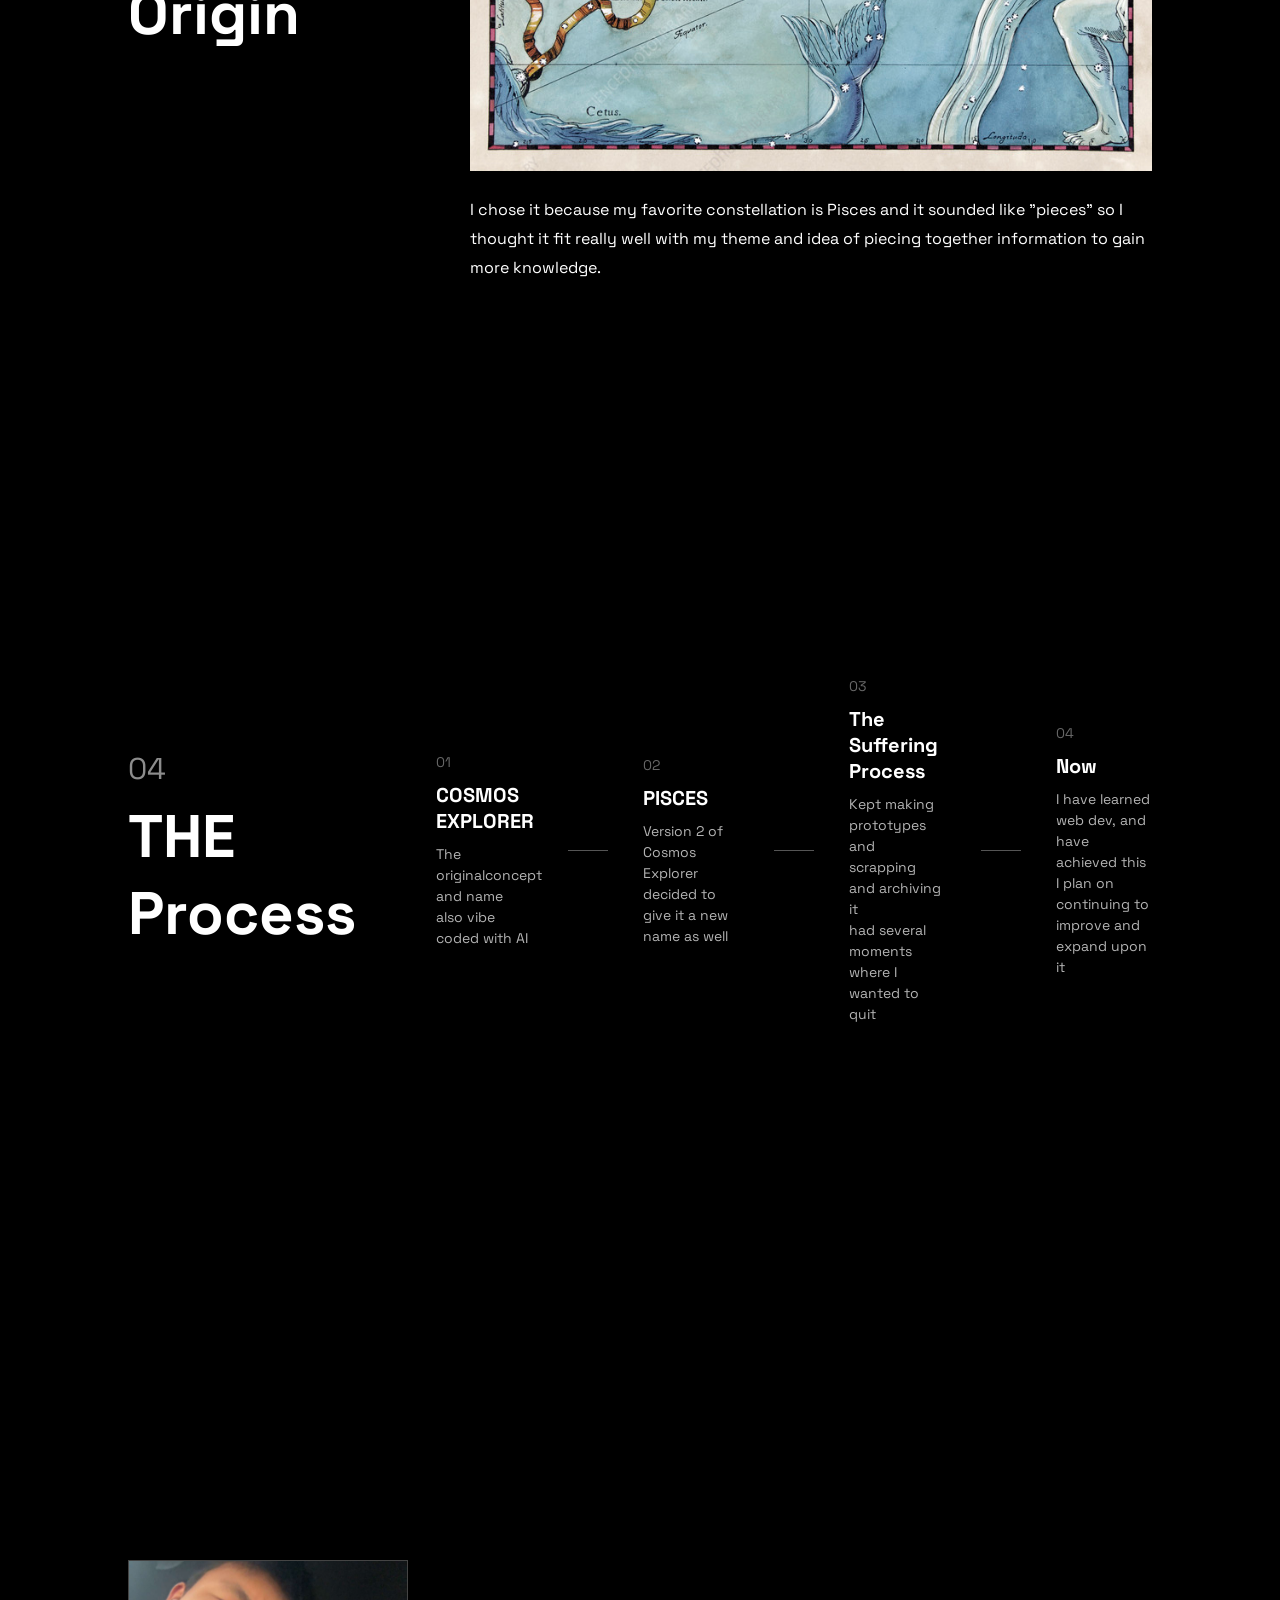
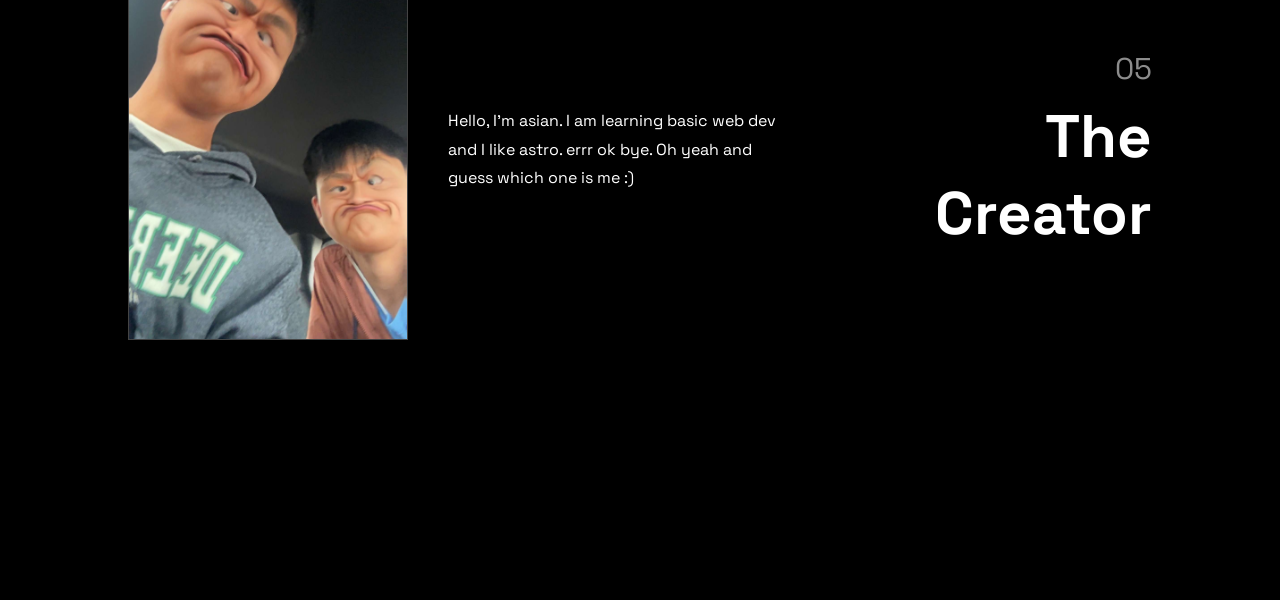
==== commit 252624d1: "WAHAHAHAHAHAHHAHAHA IM SO SMART" ====
--- a/about.html
+++ b/about.html
@@ -12,7 +12,7 @@
     <section>
         <div class="navbar">
             <div class="Pisces">
-                <h1>Pisces</h1>
+                <a href="index.html"><h1>Pisces</h1></a>
             </div>
             <div class="off-screen-menu">
                 <ul>
--- a/style.css
+++ b/style.css
@@ -3,6 +3,8 @@
    ========================= */
 
 * {
+    margin: 0;
+    padding: 0;
     box-sizing: border-box;
 }
 
@@ -17,6 +19,12 @@
     font-family: Space Grotesk, sans-serif;
     color: #ffffff;
     overflow-x: hidden;
+    padding: 0;
+}
+
+a {
+    text-decoration: none;
+    color: white;
 }
 
 /* =========================
@@ -35,15 +43,18 @@
     backdrop-filter: blur(12px);
     border: 1px solid rgba(255, 255, 255, 0.2);
 
-    position: absolute;
+    position: fixed;
     top: 0;
     left: 0;
     width: 100%;
     box-sizing: border-box;
+    z-index: 99;
 }
 
 .navbar h1 {
     font-size: 25px;
+    cursor: pointer;
+    color: white;
 }
 
 .hamburger {
@@ -55,11 +66,14 @@
     align-items: center;
     gap: 7px;
     cursor: pointer;
-    z-index: 20;
-
+    z-index: 101;
     border: none;
     background: transparent;
     padding: 0;
+    position: fixed;
+    top: 12px;
+    right: 15px;
+    transition: transform 0.6s cubic-bezier(0.4, 0, 0.2, 1) 0.2s; 
 }
 
 .hamburger span {
@@ -67,34 +81,62 @@
     height: 3px;
     background-color: white;
     border-radius: 25px;
-    transition: 0.3s ease;
+    transition: transform 0.4s ease-in-out, opacity 0.4s ease-in-out; 
+}
+
+.hamburger.active {
+    transform: rotate(720deg);
 }
 
 .hamburger.active span:nth-child(1) {
-    transform: translateY(10px) rotate(45deg);
+    animation: topBarSequence 0.9s forwards ease-in-out;
 }
 
 .hamburger.active span:nth-child(2) {
-    opacity: 0;
+    animation: middleBarSequence 0.9s forwards ease-in-out;
 }
 
 .hamburger.active span:nth-child(3) {
-    transform: translateY(-10px) rotate(-45deg);
+    animation: bottomBarSequence 0.9s forwards ease-in-out;
+}
+
+@keyframes topBarSequence {
+    0% { transform: translateY(0) rotate(0deg); }
+    25% {transform: translateY(10px) rotate(0deg); }
+    65% {transform: translateY(10px) rotate(0deg); }
+    100% {transform: translateY(10px) rotate(45deg); }
+}
+
+@keyframes middleBarSequence {
+    0% { opacity: 1; }
+    25% { opacity: 1; }
+    65% { opacity: 0; }
+    100% { opacity: 0; }
+}
+
+@keyframes bottomBarSequence {
+    0% { transform: translateY(0) rotate(0deg); }
+    25% { transform: translateY(-10px) rotate(0deg); }
+    65% { transform: translateY(-10px) rotate(0deg); }
+    100% { transform: translateY(-10px) rotate(-45deg); }
 }
 
 .off-screen-menu {
     background-color: #171922;
-    height: 100vh;
-    width: 400px;
     position: fixed;
     top: 0;
-    right: -400px;
-    display: flex;
-    align-items: center;
-    justify-content: center;
-    transition: right 0.4s ease;
-    z-index: 10;
+    right: 0;
+    width: 100vw;
+    height: 100vh;
+    box-sizing: border-box;
+    margin: 0;
+    display: flex;
+    align-items: center;
+    justify-content: center;
+    transition: 0.4s ease;
+    z-index: 100;
     visibility: hidden;
+    transform: translateY(-100%);
 }
 
 .off-screen-menu ul {
@@ -121,7 +163,7 @@
 }
 
 .off-screen-menu.active {
-    right: 0;
+    transform: translateY(0);
     visibility: visible;
 }
 
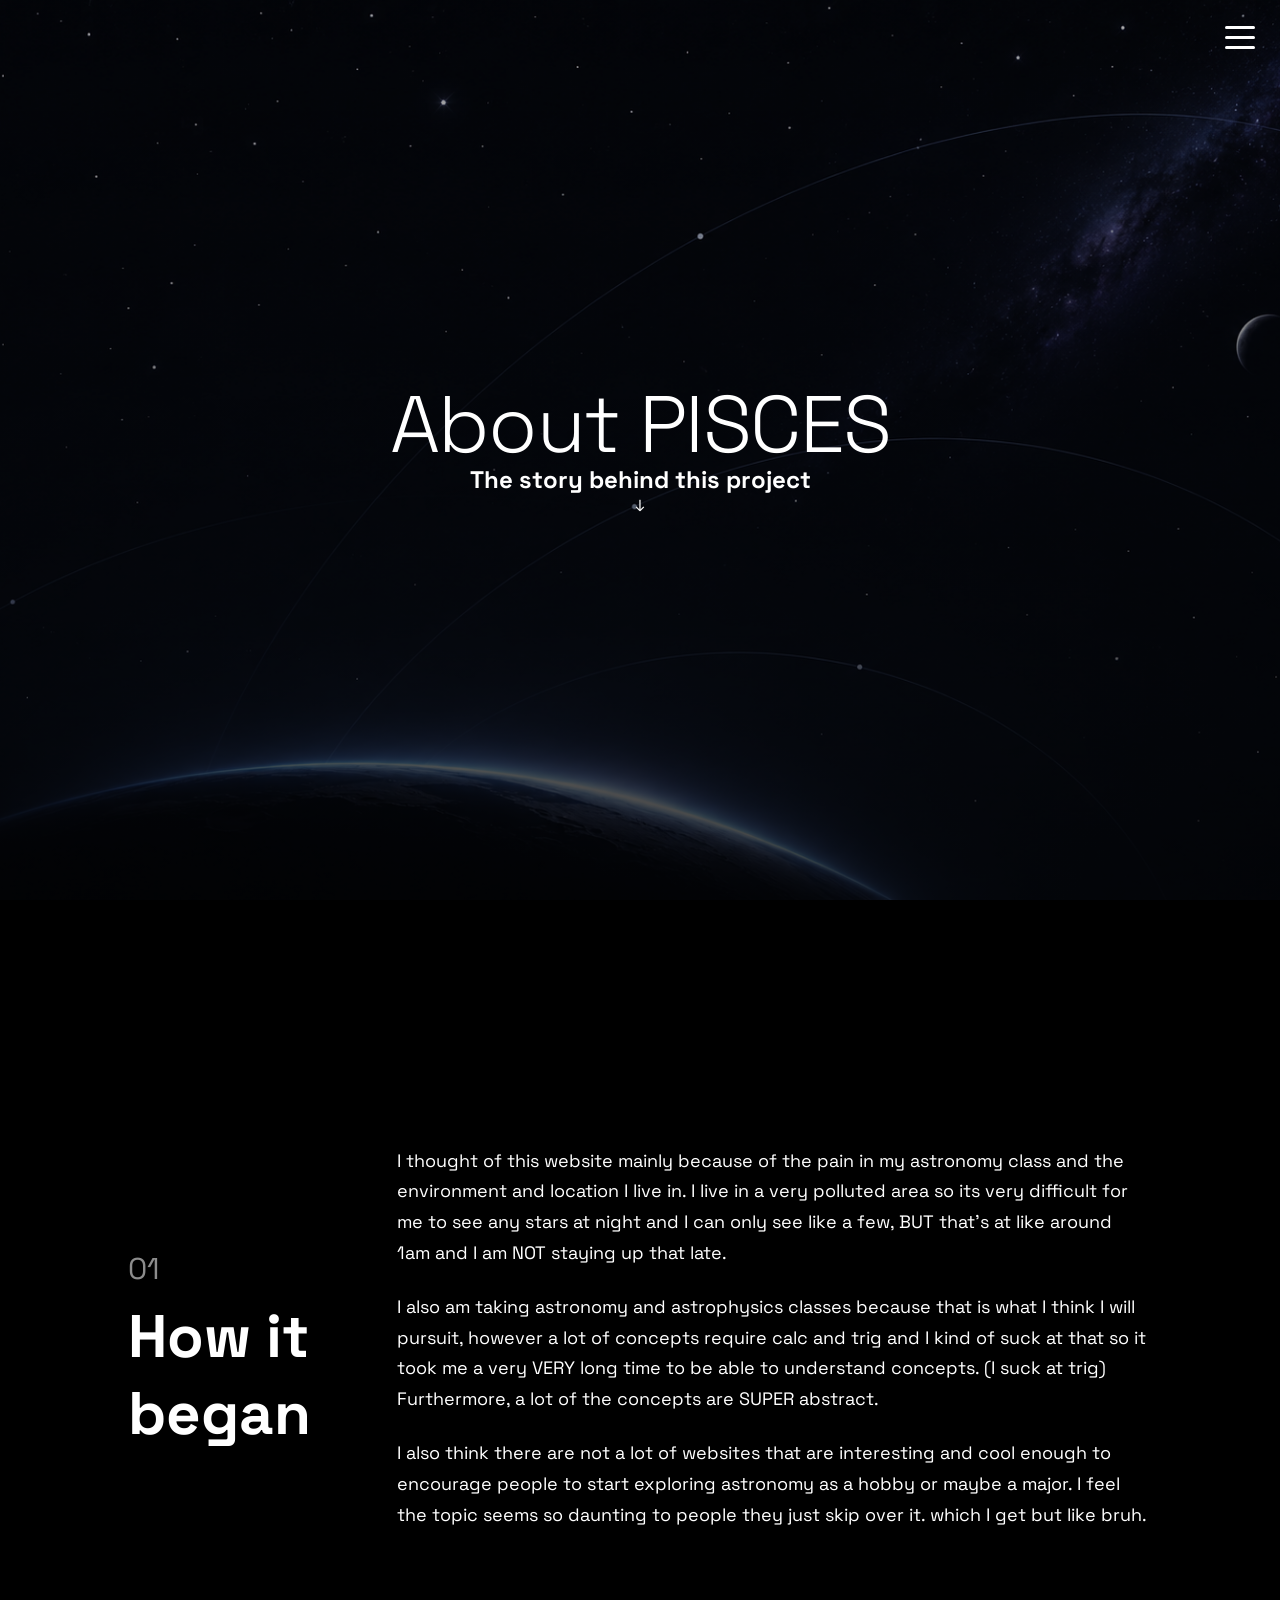
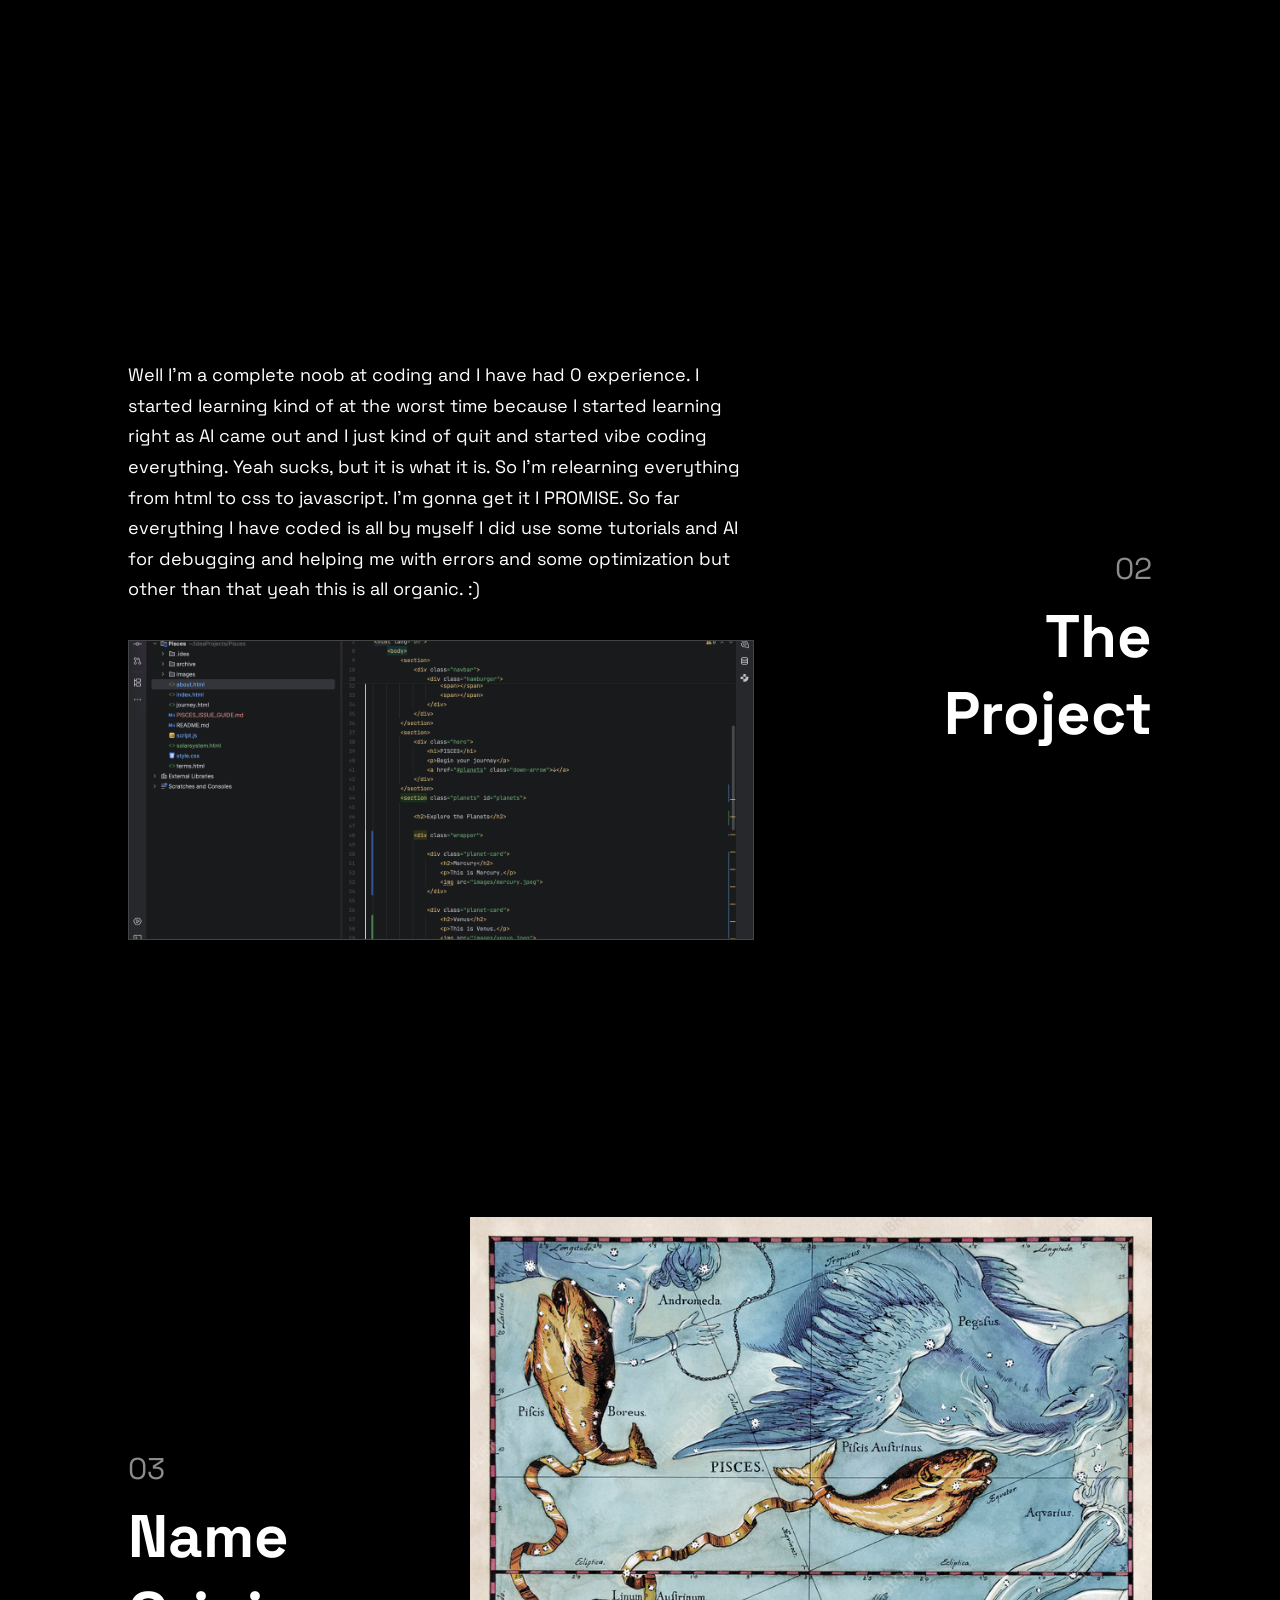
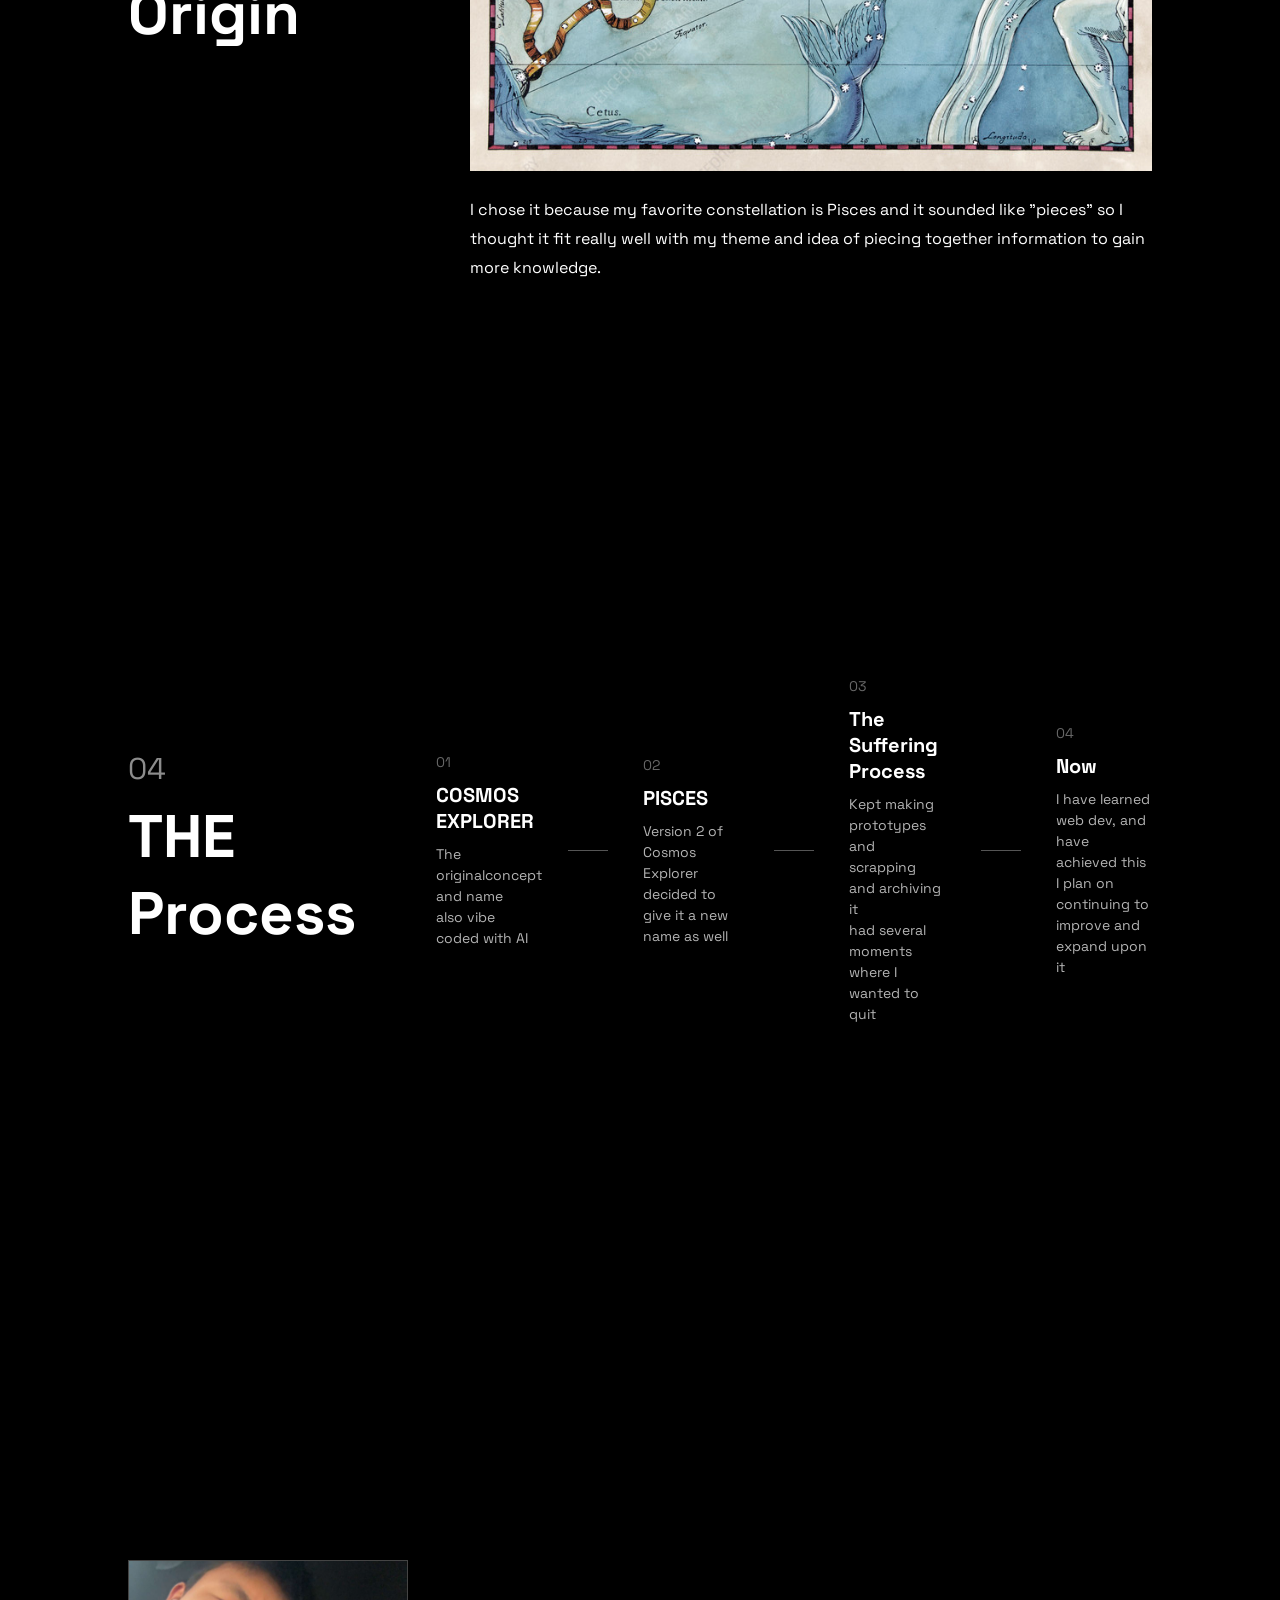
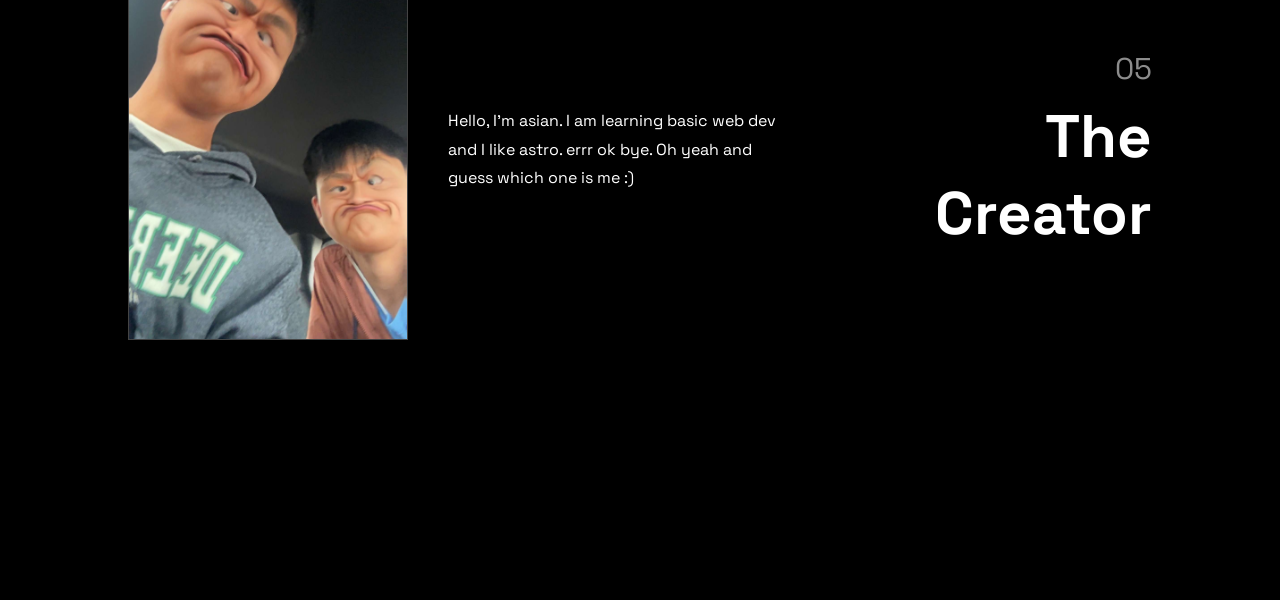
==== commit a9308886: "much better :)" ====
--- a/about.html
+++ b/about.html
@@ -10,31 +10,45 @@
 <body>
     <!-- Navigation -->
     <section>
-        <div class="navbar">
-            <div class="Pisces">
-                <a href="index.html"><h1>Pisces</h1></a>
-            </div>
-            <div class="off-screen-menu">
-                <ul>
-                    <li>
-                        <span>01</span>
-                        <a href="index.html">Home</a>
-                    </li>
-                    <li>
-                        <span>02</span>
-                        <a href="index.html#planets">Planets</a>
-                    </li>
-                    <li>
-                        <span>03</span>
-                        <a href="about.html">Behind Pisces</a>
-                    </li>
-                </ul>
-            </div>
-            <button class="hamburger" type="button" aria-label="Open menu" aria-expanded="false">
-                <span></span>
-                <span></span>
-                <span></span>
-            </button>
+        <button class="hamburger" type="button" aria-label="Open menu" aria-expanded="false">
+            <span></span>
+            <span></span>
+            <span></span>
+        </button>
+        <div class="off-screen-menu">
+            <div class="menu-highlight"></div>
+            <ul>
+                <li>
+                    <a href="index.html">
+                        <span class="hamburger-number">01</span>
+                        <span class="hamburger-name">Home</span>
+                    </a>
+                </li>
+                <li>
+                    <a href="#planets">
+                        <span class="hamburger-number">02</span>
+                        <span class="hamburger-name">Planets</span>
+                    </a>
+                </li>
+                <li>
+                    <a href="about.html">
+                        <span class="hamburger-number">03</span>
+                        <span class="hamburger-name">About</span>
+                    </a>
+                </li>
+                <li>
+                    <a href="twodjourney.html">
+                        <span class="hamburger-number">04</span>
+                        <span class="hamburger-name">2D Journey</span>
+                    </a>
+                </li>
+                <li>
+                    <a href="threedjourney.html">
+                        <span class="hamburger-number">05</span>
+                        <span class="hamburger-name">3D Journey</span>
+                    </a>
+                </li>
+            </ul>
         </div>
     </section>
     <!-- Hero -->
--- a/style.css
+++ b/style.css
@@ -39,9 +39,7 @@
     padding: 0 15px;
 
     color: #ffffff;
-    background: rgba(255, 255, 255, 0.15);
-    backdrop-filter: blur(12px);
-    border: 1px solid rgba(255, 255, 255, 0.2);
+    background: transparent;
 
     position: fixed;
     top: 0;
@@ -73,7 +71,7 @@
     position: fixed;
     top: 12px;
     right: 15px;
-    transition: transform 0.6s cubic-bezier(0.4, 0, 0.2, 1) 0.2s; 
+    transition: transform 0.4s ease-in-out 0.2s;
 }
 
 .hamburger span {
@@ -81,48 +79,34 @@
     height: 3px;
     background-color: white;
     border-radius: 25px;
-    transition: transform 0.4s ease-in-out, opacity 0.4s ease-in-out; 
+    transition: transform 0.4s ease-in-out 0.5s, opacity 0.4s ease-in-out 0.5s;
+}
+
+.hamburger.active span:nth-child(1) {
+    transform: translateY(10px) rotate(45deg);
+    transition: transform 0.4s ease-in-out, opacity 0.4s ease-in-out;
+}
+
+.hamburger.active span:nth-child(2) {
+    opacity: 0;
+    transition: transform 0.4s ease-in-out, opacity 0.4s ease-in-out;
+}
+
+.hamburger.active span:nth-child(3) {
+    transform: translateY(-10px) rotate(-45deg);
+    transition: transform 0.4s ease-in-out, opacity 0.4s ease-in-out;
 }
 
 .hamburger.active {
-    transform: rotate(720deg);
-}
-
-.hamburger.active span:nth-child(1) {
-    animation: topBarSequence 0.9s forwards ease-in-out;
-}
-
-.hamburger.active span:nth-child(2) {
-    animation: middleBarSequence 0.9s forwards ease-in-out;
-}
-
-.hamburger.active span:nth-child(3) {
-    animation: bottomBarSequence 0.9s forwards ease-in-out;
-}
-
-@keyframes topBarSequence {
-    0% { transform: translateY(0) rotate(0deg); }
-    25% {transform: translateY(10px) rotate(0deg); }
-    65% {transform: translateY(10px) rotate(0deg); }
-    100% {transform: translateY(10px) rotate(45deg); }
-}
-
-@keyframes middleBarSequence {
-    0% { opacity: 1; }
-    25% { opacity: 1; }
-    65% { opacity: 0; }
-    100% { opacity: 0; }
-}
-
-@keyframes bottomBarSequence {
-    0% { transform: translateY(0) rotate(0deg); }
-    25% { transform: translateY(-10px) rotate(0deg); }
-    65% { transform: translateY(-10px) rotate(0deg); }
-    100% { transform: translateY(-10px) rotate(-45deg); }
-}
+    transition: transform 0.6s cubic-bezier(0.4, 0, 0.2, 1) 0.2s; 
+    transform: rotate(360deg);
+}
+
 
 .off-screen-menu {
-    background-color: #171922;
+    background-color: rgba(10, 10, 18, 0.75);
+    backdrop-filter: blur(40px); 
+    -webkit-backdrop-filter: blur(20px);
     position: fixed;
     top: 0;
     right: 0;
@@ -133,7 +117,7 @@
     display: flex;
     align-items: center;
     justify-content: center;
-    transition: 0.4s ease;
+    transition: transform 0.5s ease-in 0.8s, visibility 0s 1.3s;
     z-index: 100;
     visibility: hidden;
     transform: translateY(-100%);
@@ -143,18 +127,51 @@
     list-style: none;
     padding: 0;
     margin: 0;
-    width: 80%;
-    display: flex;
-    flex-direction: column;
-    gap: 30px;
+    display: flex;
+    flex-direction: row;
     text-align: left;
+    width: 100%;
+    height: 100%;
+    align-items: stretch;
 }
 
 .off-screen-menu li {
-    font-size: 24px;
     display: flex;
     align-items: center;
     gap: 25px;
+    flex: 1;
+    text-align: center;
+    justify-content: center;
+    flex-direction: column;
+    opacity: 0;
+    transform: translateY(20px);
+    height: 100%;
+}
+
+.off-screen-menu li a {
+    display: flex;
+    flex-direction: column;
+    align-items: center;
+    justify-content: center;
+    gap: 25px;
+    width: 100%;
+    height: 100%;
+    color: white;
+    text-decoration: none;
+}
+
+.off-screen-menu li .hamburger-number {
+    font-size: 175px;
+    font-weight: bold;
+    line-height: 1;
+    opacity: 1;
+}
+
+.off-screen.menu li .hamburger-name {
+    font-size: 50px;
+    font-weight: bold;
+    line-height: 1;
+    opacity: 1;
 }
 
 .off-screen-menu li span {
@@ -165,6 +182,124 @@
 .off-screen-menu.active {
     transform: translateY(0);
     visibility: visible;
+    transition: transform 0.5s ease-in, visibility 0s;
+}
+
+.off-screen-menu.active li {
+    animation: menuItemIn 0.2s forwards ease-out;
+}
+
+.off-screen-menu.active li:nth-child(1) { animation-delay: 0.1s; }
+.off-screen-menu.active li:nth-child(2) { animation-delay: 0.35s; }
+.off-screen-menu.active li:nth-child(3) { animation-delay: 0.6s; }
+.off-screen-menu.active li:nth-child(4) { animation-delay: 0.85s; }
+.off-screen-menu.active li:nth-child(5) { animation-delay: 1.1s; }
+
+@keyframes menuItemIn {
+    from {
+        opacity: 0;
+        transform: translateY(20px);
+    }
+    to {
+        opacity: 1;
+        transform: translateY(0);
+    }
+}
+
+.menu-line {
+    width: 100%;
+    height: 10px;
+    background: rgba(255, 255, 255, 0.3);
+}
+
+.off-screen-menu li:not(:last-child) {
+    position: relative;
+    padding-right: 25px;
+}
+
+.off-screen-menu li:not(:last-child)::after {
+    content: '';
+    position: absolute;
+    right: 0;
+    top: 50%;
+    transform: translateY(-50%);
+    width: 1px;
+    height: 80vh;
+    background: rgba(255, 255, 255, 0.3);
+    opacity: 0;
+}
+
+.off-screen-menu.active li:nth-child(1)  .menu-line { animation: lineIn 0.3s forwards ease-out 0.6s; }
+.off-screen-menu.active li:nth-child(2)  .menu-line { animation: lineIn 0.3s forwards ease-out 0.9s; }
+.off-screen-menu.active li:nth-child(3)  .menu-line { animation: lineIn 0.3s forwards ease-out 1.5s; }
+.off-screen-menu.active li:nth-child(4)  .menu-line { animation: lineIn 0.3s forwards ease-out 2.1s; }
+.off-screen-menu.active li:nth-child(5)  .menu-line { animation: lineIn 0.3s forwards ease-out 2.7s; }
+
+.off-screen-menu.active li:nth-child(1)::after { animation: lineIn 0.1s forwards ease-out 0.2s; }
+.off-screen-menu.active li:nth-child(2)::after { animation: lineIn 0.1s forwards ease-out 0.45s; }
+.off-screen-menu.active li:nth-child(3)::after { animation: lineIn 0.1s forwards ease-out 0.7s; }
+.off-screen-menu.active li:nth-child(4)::after { animation: lineIn 0.1s forwards ease-out 0.95s; }
+
+@keyframes lineIn {
+    from { opacity: 0; transform: translateY(-50%) scaleY(0); }
+    to   { opacity: 1; transform: translateY(-50%) scaleY(1); }
+}
+
+.off-screen-menu.closing li {
+    animation: menuItemOut 0.3s forwards ease-in;
+    opacity: 1;
+    transform: translateY(0);
+}
+
+.off-screen-menu.closing li:nth-child(5) { animation-delay: 0s; }
+.off-screen-menu.closing li:nth-child(4) { animation-delay: 0.15s; }
+.off-screen-menu.closing li:nth-child(3) { animation-delay: 0.3s; }
+.off-screen-menu.closing li:nth-child(2) { animation-delay: 0.45s; }
+.off-screen-menu.closing li:nth-child(1) { animation-delay: 0.6s; }
+
+.off-screen-menu.closing li:nth-child(4)::after { animation: lineOut 0.08s forwards ease-in 0.07s; }
+.off-screen-menu.closing li:nth-child(3)::after { animation: lineOut 0.08s forwards ease-in 0.22s; }
+.off-screen-menu.closing li:nth-child(2)::after { animation: lineOut 0.08s forwards ease-in 0.37s; }
+.off-screen-menu.closing li:nth-child(1)::after { animation: lineOut 0.08s forwards ease-in 0.52s; }
+
+.off-screen-menu.closing li:not(:last-child)::after {
+    opacity: 1;
+    transform: translateY(-50%) scaleY(1);
+}
+
+@keyframes lineOut {
+    from { opacity: 1; transform: translateY(-50%) scaleY(1); }
+    to   { opacity: 0; transform: translateY(-50%) scaleY(0); }
+}
+
+@keyframes menuItemOut {
+    from {
+        opacity: 1;
+        transform: translateY(0);
+    }
+    to {
+        opacity: 0;
+        transform: translateY(-20px);
+    }
+}
+
+.menu-highlight {
+    position: absolute;
+    top: 50%;
+    transform: translateY(-50%);
+    height: 80vh; /* same as your divider lines */
+    background: rgba(255, 255, 255, 0.06);
+    border-radius: 4px;
+    transition: left 0.35s cubic-bezier(0.4, 0, 0.2, 1),
+                width 0.35s cubic-bezier(0.4, 0, 0.2, 1),
+                opacity 0.2s ease;
+    pointer-events: none;
+    opacity: 0;
+    width: 20%;
+}
+
+.off-screen-menu.active .menu-highlight {
+    opacity: 1;
 }
 
 /* =========================
@@ -173,47 +308,87 @@
 
 .hero {
     min-height: 100vh;
-
-    background-image:
-            linear-gradient(
-                    rgba(0, 0, 0, 0.45),
-                    rgba(0, 0, 0, 0.70)
-            ),
-            url("images/heroimage.png");
-
+    background-image: linear-gradient(rgba(0, 0, 0, 0.3), rgba(0, 0, 0, 0.75)), url(images/heroimage.png);
     background-size: cover;
     background-position: center;
-    background-repeat: no-repeat;
-
-    display: flex;
-    flex-direction: column;
-    justify-content: center;
-    align-items: center;
-
+    display: flex;
+    flex-direction: column;
+    justify-content: center;
+    align-items: center;
     color: white;
+    position: relative;
+    overflow: hidden;
+}
+
+.hero-eyebrow {
+    font-size: 13px;
+    letter-spacing: 0.2em;
+    text-transform: uppercase;
+    opacity: 0.5;
+    margin-bottom: 20px;
 }
 
 .hero h1 {
-    font-size: 100px;
+    font-size: 80px;
+    font-weight: 300;
     margin: 0;
-}
-
-.down-arrow {
-    font-size: 40px;
+    letter-spacing: -0.02em;
+    line-height: 1;
+}
+.hero h1 em {
+    font-style: italic;
+    font-weight: 400;
+}
+
+.hero sub {
+    margin-top: 20px;
+    font-size: 16px;
+    opacity: 0.55;
+    line-height: 1.7;
+    max-width: 460px;
+}
+
+.hero-cta {
+    margin-top: 36px;
+    padding: 12px 28px;
+    border: 1px solid rgba(255, 255, 255, 0.35);
+    border-radius: 999px;
+    font-size: 14px;
     color: white;
     text-decoration: none;
-    margin-top: 25px;
-    animation: bounce 1.5s infinite;
-}
-
-@keyframes bounce {
-    0%, 100% {
-        transform: translateY(0);
-    }
-    50% {
-        transform: translateY(12px);
-    }
-}
+    backdrop-filter: blur(8px);
+    background: rgba(255, 255, 255, 0.08);
+    transition: background 0.2s ease, border-color 0.2s ease;
+    z-index: 1;
+}
+
+.hero-cta:hover {
+    background: rgba(255,255,255,0.15);
+    border-color: rgba(255,255,255,0.6);
+}
+
+.hero-rings {
+    position: absolute;
+    bottom: -120px;
+    left: 50%;
+    transform: translateX(-50%);
+    width: 600px;
+    height: 600px;
+    pointer-events: none;
+}
+
+.ring {
+    position: absolute;
+    border-radius: 50%;
+    border: 1px solid rgba(255,255,255,0.08);
+    top: 50%;
+    left: 50%;
+    transform: translate(-50%, -50%);
+}
+
+.ring:nth-child(1) { width: 300px; height: 300px; }
+.ring:nth-child(2) { width: 460px; height: 460px; }
+.ring:nth-child(3) { width: 620px; height: 620px; }
 
 .about-hero {
     min-height: calc(100vh - 75px);
@@ -343,6 +518,7 @@
 .planets-title {
     text-align: center;
     margin-bottom: 5rem;
+    margin-top: 5rem;
 }
 
 .planets {
